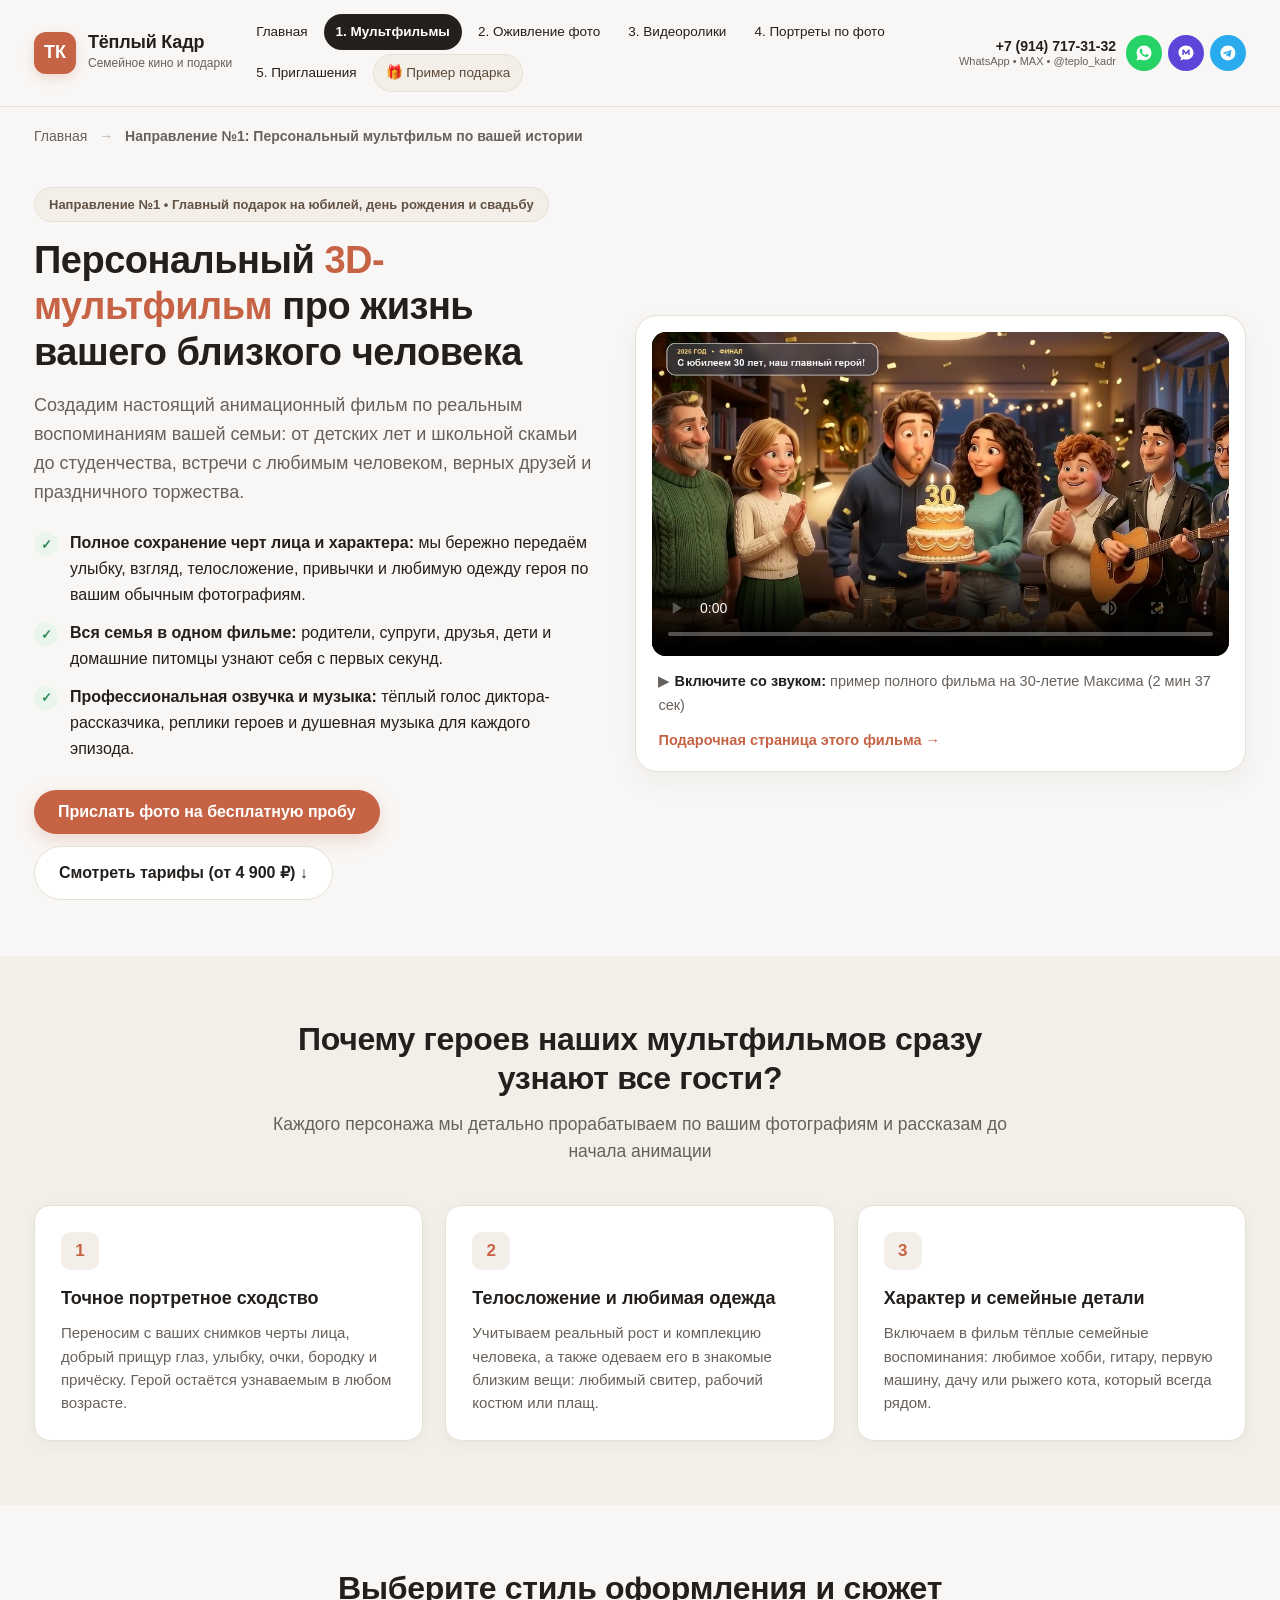
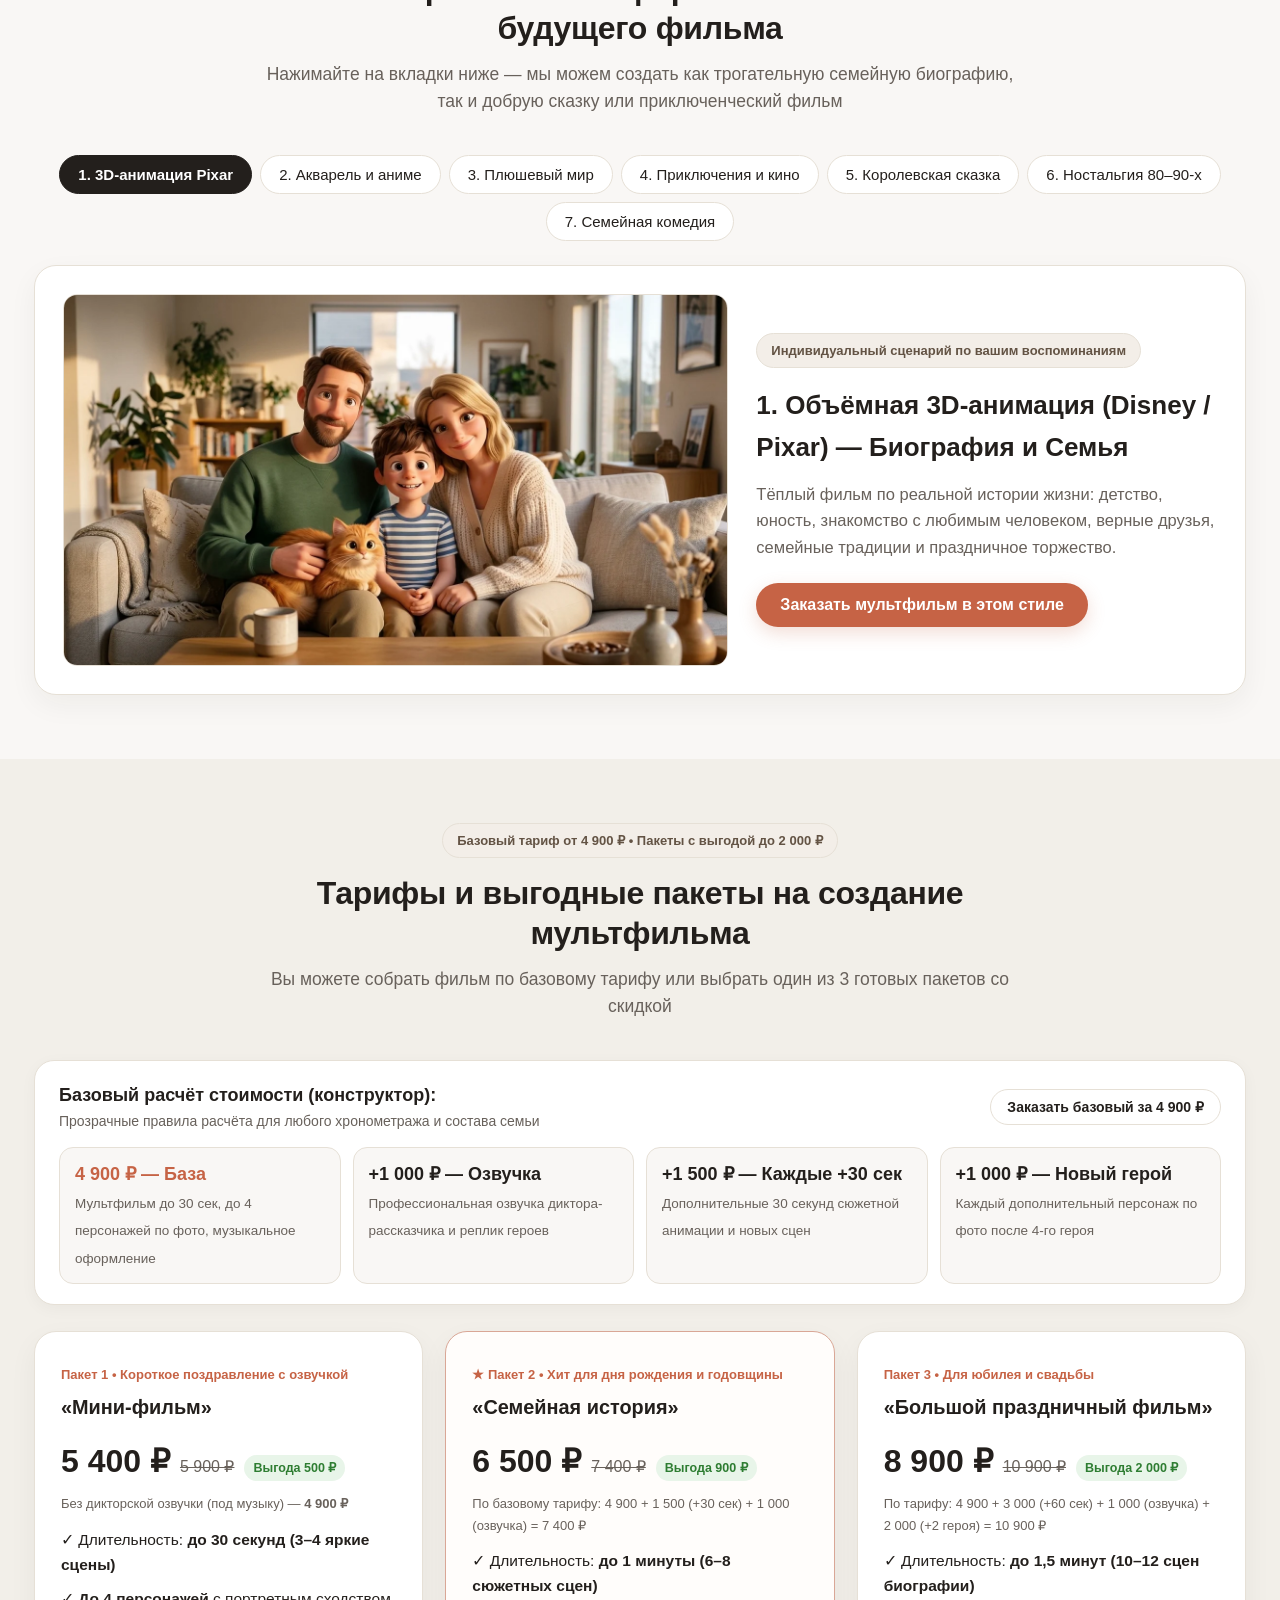
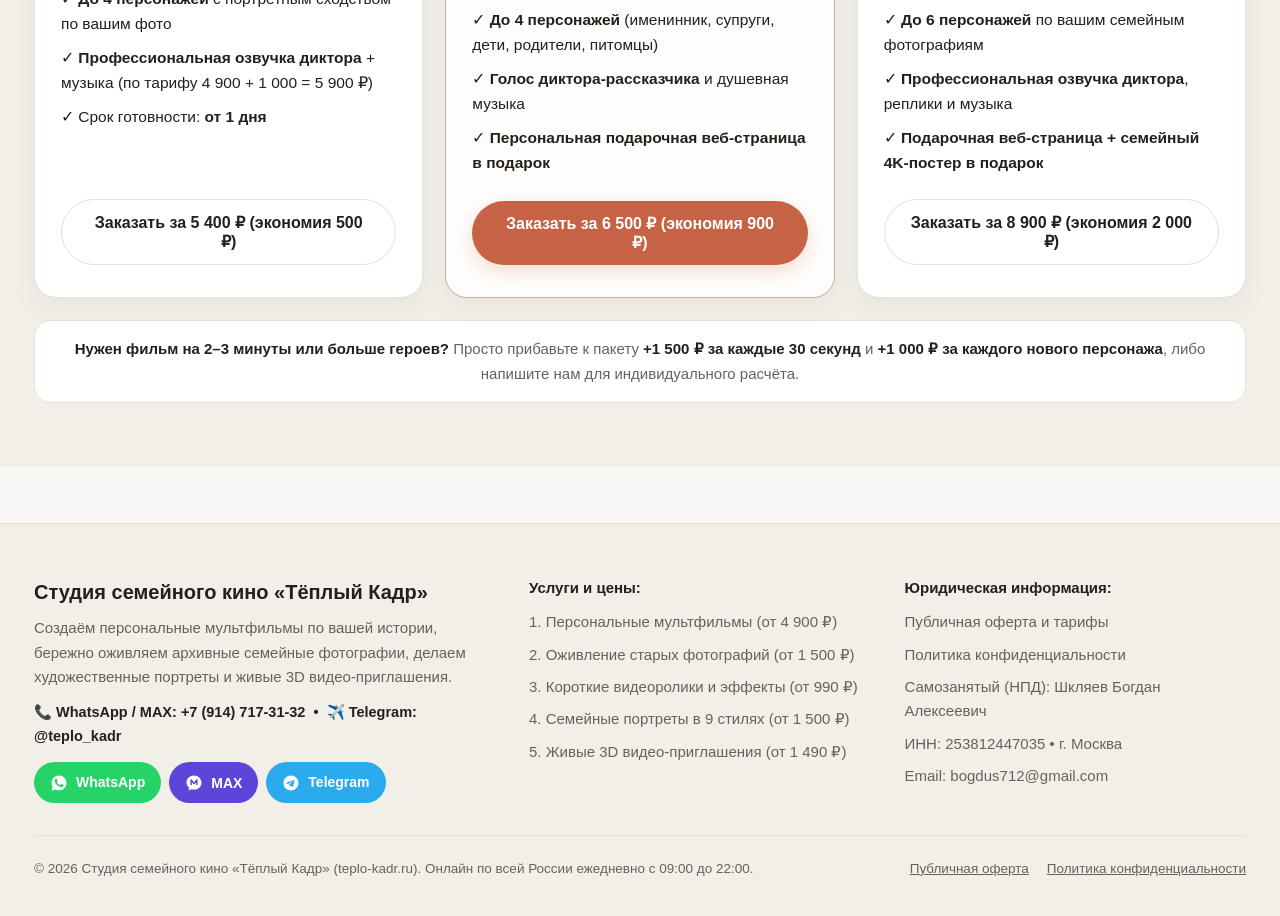
==== cartoon.html @ 42fbdc2d "Unify clean lead message format across all pages (v12)" ====
<!DOCTYPE html>
<html lang="ru">
<head>
  <meta charset="UTF-8" />
  <meta name="viewport" content="width=device-width, initial-scale=1.0" />
  <title>Персональный мультфильм на заказ по фото и истории семьи — Студия «Тёплый Кадр»</title>
  <meta name="description" content="Студия семейного кино «Тёплый Кадр» (Тепло Кадр): создадим персональный 3D-мультфильм по вашим фотографиям и истории жизни (Disney/Pixar, Акварель, Плюшевый мир, Приключения) со 100% портретным сходством и озвучкой." />
  <meta name="keywords" content="студия создания ии мультфильмов, теплый кадр мультфильм, тепло кадр, заказать 3d мультфильм по фото, мультфильм на юбилей, персональный мультфильм на свадьбу" />
  <meta name="google-site-verification" content="XshtWCoL3C2zKbtHFyHXIjc1hRPlW5PC0cDnu9mbtik" />
  <meta name="robots" content="index, follow, max-image-preview:large, max-snippet:-1, max-video-preview:-1" />
  <link rel="canonical" href="https://teplo-kadr.ru/cartoon" />
  <meta property="og:type" content="website" />
  <meta property="og:site_name" content="Тёплый Кадр — Студия семейного кино и подарков" />
  <meta property="og:title" content="Персональный мультфильм на заказ по фото и истории семьи — Студия «Тёплый Кадр»" />
  <meta property="og:description" content="Создадим персональный мультфильм по вашим фотографиям и биографии семьи со 100% сходством лиц, озвучкой диктора и подарочной страницей." />
  <meta property="og:url" content="https://teplo-kadr.ru/cartoon" />
  <meta property="og:image" content="https://teplo-kadr.ru/pixar_poster_1080p.jpg" />
  <meta property="og:locale" content="ru_RU" />
  <link rel="shortcut icon" href="/favicon.ico" type="image/x-icon" />
  <link rel="icon" type="image/svg+xml" href="/favicon.svg" />
  <link rel="icon" type="image/png" sizes="48x48" href="/favicon-48x48.png" />
  <link rel="icon" type="image/png" sizes="96x96" href="/favicon-96x96.png" />
  <link rel="icon" type="image/png" sizes="120x120" href="/favicon.png" />
  <link rel="icon" type="image/png" sizes="192x192" href="/favicon-192x192.png" />
  <link rel="apple-touch-icon" href="/favicon-192x192.png" />
  <link rel="stylesheet" href="styles.css?v=9" />
</head>
<body>

  <!-- ШАПКА САЙТА -->
  <header>
    <div class="container header-inner">
      <a href="/" class="logo">
        <div class="logo-badge">ТК</div>
        <div class="logo-text">
          <strong>Тёплый Кадр</strong>
          <span>Семейное кино и подарки</span>
        </div>
      </a>
      <nav class="nav-links">
        <a href="/">Главная</a>
        <a href="/cartoon" class="active">1. Мультфильмы</a>
        <a href="/photo-alive">2. Оживление фото</a>
        <a href="/video-edit">3. Видеоролики</a>
        <a href="/photoshoot">4. Портреты по фото</a>
        <a href="/invitations">5. Приглашения</a>
        <a href="/gift-max30" class="gift-link">🎁 Пример подарка</a>
      </nav>
      <div class="header-cta">
        <a href="tel:+79147173132" class="header-phone">
          +7 (914) 717-31-32
          <small>WhatsApp • MAX • @teplo_kadr</small>
        </a>
        <div class="header-messengers">
          <a href="https://wa.me/79147173132" target="_blank" class="icon-pill btn-whatsapp" title="Написать в WhatsApp"><svg class="msg-icon" viewBox="0 0 24 24" fill="currentColor"><path d="M12.04 2C6.58 2 2.13 6.45 2.13 11.91c0 1.75.46 3.45 1.32 4.95L2.05 22l5.25-1.38c1.45.79 3.08 1.21 4.74 1.21 5.46 0 9.91-4.45 9.91-9.91C21.95 6.45 17.5 2 12.04 2zm5.82 14.01c-.24.68-1.41 1.3-1.95 1.38-.5.08-1.13.11-1.83-.11-.42-.13-.97-.31-1.67-.61-2.94-1.27-4.86-4.25-5.01-4.45-.15-.2-1.2-1.59-1.2-3.04 0-1.45.76-2.16 1.03-2.46.27-.3.59-.37.79-.37.2 0 .4 0 .57.01.18.01.43-.07.67.51.24.58.82 2.01.89 2.16.07.15.12.32.02.52-.1.2-.15.32-.3.5-.15.18-.31.39-.44.52-.15.15-.3.31-.13.61.17.3.76 1.25 1.63 2.02 1.12.99 2.06 1.3 2.36 1.45.3.15.47.13.65-.07.18-.2.74-.86.94-1.16.2-.3.4-.25.67-.15.27.1 1.71.81 2 .95.3.15.49.22.57.35.07.12.07.72-.17 1.4z"/></svg> <span>WhatsApp</span></a>
          <button type="button" class="icon-pill btn-max" onclick="sendLeadToMax()" title="Написать в MAX (+7 914 717-31-32)"><svg class="msg-icon" viewBox="0 0 24 24" fill="currentColor"><path d="M12 2C6.48 2 2 6.14 2 11.25c0 2.88 1.42 5.45 3.65 7.15L4.5 22l4.12-1.76c1.07.33 2.2.51 3.38.51 5.52 0 10-4.14 10-9.25S17.52 2 12 2zm4.85 12.75h-1.9v-4.2l-2.25 3.1h-1.4l-2.25-3.1v4.2h-1.9v-7.5h1.95l2.9 4.05 2.9-4.05h1.95v7.5z"/></svg> <span>MAX</span></button>
          <a href="https://t.me/teplo_kadr" target="_blank" class="icon-pill btn-telegram" title="Написать в Telegram @teplo_kadr"><svg class="msg-icon" viewBox="0 0 24 24" fill="currentColor"><path d="M11.94 2C6.45 2 2 6.45 2 11.94s4.45 9.94 9.94 9.94 9.94-4.45 9.94-9.94S17.43 2 11.94 2zm4.66 6.81l-1.69 7.97c-.12.57-.46.71-.93.44l-2.58-1.9-1.24 1.2c-.14.14-.26.26-.53.26l.19-2.63 4.78-4.32c.21-.18-.05-.29-.32-.11L8.36 13.4l-2.55-.8c-.55-.17-.56-.55.12-.82l9.96-3.84c.46-.17.86.11.71.87z"/></svg> <span>Telegram</span></a>
        </div>
      </div>
    </div>
  </header>

  <div class="container breadcrumbs">
    <a href="/">Главная</a> <span>→</span> <strong>Направление №1: Персональный мультфильм по вашей истории</strong>
  </div>

  <!-- ПЕРВЫЙ ЭКРАН -->
  <section class="hero">
    <div class="container hero-grid">
      <div>
        <span class="pill-tag">Направление №1 • Главный подарок на юбилей, день рождения и свадьбу</span>
        <h1>Персональный <span>3D-мультфильм</span> про жизнь вашего близкого человека</h1>
        <p class="lead">
          Создадим настоящий анимационный фильм по реальным воспоминаниям вашей семьи: от детских лет и школьной скамьи до студенчества, встречи с любимым человеком, верных друзей и праздничного торжества.
        </p>
        <ul class="hero-benefits">
          <li>
            <span class="check-icon">✓</span>
            <span><strong>Полное сохранение черт лица и характера:</strong> мы бережно передаём улыбку, взгляд, телосложение, привычки и любимую одежду героя по вашим обычным фотографиям.</span>
          </li>
          <li>
            <span class="check-icon">✓</span>
            <span><strong>Вся семья в одном фильме:</strong> родители, супруги, друзья, дети и домашние питомцы узнают себя с первых секунд.</span>
          </li>
          <li>
            <span class="check-icon">✓</span>
            <span><strong>Профессиональная озвучка и музыка:</strong> тёплый голос диктора-рассказчика, реплики героев и душевная музыка для каждого эпизода.</span>
          </li>
        </ul>
        <div style="display: flex; gap: 12px; flex-wrap: wrap;">
          <button class="btn btn-primary" onclick="openOrderModal('Персональный мультфильм', 'Консультация по сюжету + пробный образ')">Прислать фото на бесплатную пробу</button>
          <a href="#pricing" class="btn btn-outline">Смотреть тарифы (от 4 900 ₽) ↓</a>
        </div>
      </div>

      <div class="video-showcase-card">
        <video controls preload="metadata" poster="pixar_poster_1080p.jpg">
          <source src="media/pixar_max30_1080p.mp4" type="video/mp4" />
        </video>
        <div class="video-caption">
          <span>▶ <strong>Включите со звуком:</strong> пример полного фильма на 30-летие Максима (2 мин 37 сек)</span>
          <a href="/gift-max30">Подарочная страница этого фильма →</a>
        </div>
      </div>
    </div>
  </section>

  <!-- КАК МЫ СОЗДАЁМ СХОДСТВО -->
  <section class="section section-alt">
    <div class="container">
      <div class="section-header">
        <h2>Почему героев наших мультфильмов сразу узнают все гости?</h2>
        <p>Каждого персонажа мы детально прорабатываем по вашим фотографиям и рассказам до начала анимации</p>
      </div>
      <div class="pricing-grid">
        <div class="step-card">
          <div class="step-number">1</div>
          <h4>Точное портретное сходство</h4>
          <p>Переносим с ваших снимков черты лица, добрый прищур глаз, улыбку, очки, бородку и причёску. Герой остаётся узнаваемым в любом возрасте.</p>
        </div>
        <div class="step-card">
          <div class="step-number">2</div>
          <h4>Телосложение и любимая одежда</h4>
          <p>Учитываем реальный рост и комплекцию человека, а также одеваем его в знакомые близким вещи: любимый свитер, рабочий костюм или плащ.</p>
        </div>
        <div class="step-card">
          <div class="step-number">3</div>
          <h4>Характер и семейные детали</h4>
          <p>Включаем в фильм тёплые семейные воспоминания: любимое хобби, гитару, первую машину, дачу или рыжего кота, который всегда рядом.</p>
        </div>
      </div>
    </div>
  </section>

  <!-- ВЫБОР СТИЛЯ И СЮЖЕТА -->
  <section class="section" id="templates">
    <div class="container">
      <div class="section-header">
        <h2>Выберите стиль оформления и сюжет будущего фильма</h2>
        <p>Нажимайте на вкладки ниже — мы можем создать как трогательную семейную биографию, так и добрую сказку или приключенческий фильм</p>
      </div>

      <div class="tabs-bar">
        <button class="tab-btn tpl-tab-btn active" onclick="switchTemplatePreview(0, this)">1. 3D-анимация Pixar</button>
        <button class="tab-btn tpl-tab-btn" onclick="switchTemplatePreview(1, this)">2. Акварель и аниме</button>
        <button class="tab-btn tpl-tab-btn" onclick="switchTemplatePreview(2, this)">3. Плюшевый мир</button>
        <button class="tab-btn tpl-tab-btn" onclick="switchTemplatePreview(3, this)">4. Приключения и кино</button>
        <button class="tab-btn tpl-tab-btn" onclick="switchTemplatePreview(4, this)">5. Королевская сказка</button>
        <button class="tab-btn tpl-tab-btn" onclick="switchTemplatePreview(5, this)">6. Ностальгия 80–90-х</button>
        <button class="tab-btn tpl-tab-btn" onclick="switchTemplatePreview(6, this)">7. Семейная комедия</button>
      </div>

      <div class="interactive-stage">
        <div class="stage-grid">
          <div class="stage-media">
            <img id="tplPreviewImg" src="media/family_styles/style_06.png" alt="Стиль и сюжет мультфильма" />
          </div>
          <div>
            <span class="pill-tag">Индивидуальный сценарий по вашим воспоминаниям</span>
            <h3 id="tplPreviewTitle" style="font-size: 26px; margin-bottom: 12px;">1. Объёмная 3D-анимация (Disney / Pixar) — Биография и Семья</h3>
            <p id="tplPreviewDesc" style="color: var(--text-muted); font-size: 16.5px; margin-bottom: 22px;">
              Тёплый фильм по реальной истории жизни: детство, юность, знакомство с любимым человеком, верные друзья, семейные традиции и праздничное торжество.
            </p>
            <button class="btn btn-primary" onclick="openOrderModal('Персональный мультфильм', document.getElementById('tplPreviewTitle').textContent)">Заказать мультфильм в этом стиле</button>
          </div>
        </div>
      </div>
    </div>
  </section>

  <!-- ТАРИФЫ НА МУЛЬТФИЛЬМ -->
  <section class="section section-alt" id="pricing">
    <div class="container">
      <div class="section-header">
        <span class="pill-tag">Базовый тариф от 4 900 ₽ • Пакеты с выгодой до 2 000 ₽</span>
        <h2>Тарифы и выгодные пакеты на создание мультфильма</h2>
        <p>Вы можете собрать фильм по базовому тарифу или выбрать один из 3 готовых пакетов со скидкой</p>
      </div>

      <!-- ПРОЗРАЧНЫЙ БАЗОВЫЙ ТАРИФ-КОНСТРУКТОР -->
      <div style="background: #FFFFFF; border: 1px solid var(--border-soft); border-radius: 20px; padding: 20px 24px; margin-bottom: 26px; box-shadow: var(--shadow-sm);">
        <div style="display: flex; justify-content: space-between; align-items: center; flex-wrap: wrap; gap: 12px; margin-bottom: 14px;">
          <div>
            <strong style="font-size: 18px; color: var(--text-main);">Базовый расчёт стоимости (конструктор):</strong>
            <span style="display: block; font-size: 14px; color: var(--text-muted);">Прозрачные правила расчёта для любого хронометража и состава семьи</span>
          </div>
          <button class="btn btn-outline btn-sm" onclick="openOrderModal('Персональный мультфильм', 'Базовый мультфильм (до 30 сек, до 4 героев)', '4 900 ₽')">Заказать базовый за 4 900 ₽</button>
        </div>
        <div style="display: grid; grid-template-columns: repeat(auto-fit, minmax(210px, 1fr)); gap: 12px;">
          <div style="background: var(--bg-cream); border-radius: 14px; padding: 12px 15px; border: 1px solid var(--border-soft);">
            <strong style="color: var(--accent-warm); font-size: 18px; display: block;">4 900 ₽ — База</strong>
            <span style="font-size: 13.5px; color: var(--text-muted);">Мультфильм до 30 сек, до 4 персонажей по фото, музыкальное оформление</span>
          </div>
          <div style="background: var(--bg-cream); border-radius: 14px; padding: 12px 15px; border: 1px solid var(--border-soft);">
            <strong style="color: var(--text-main); font-size: 18px; display: block;">+1 000 ₽ — Озвучка</strong>
            <span style="font-size: 13.5px; color: var(--text-muted);">Профессиональная озвучка диктора-рассказчика и реплик героев</span>
          </div>
          <div style="background: var(--bg-cream); border-radius: 14px; padding: 12px 15px; border: 1px solid var(--border-soft);">
            <strong style="color: var(--text-main); font-size: 18px; display: block;">+1 500 ₽ — Каждые +30 сек</strong>
            <span style="font-size: 13.5px; color: var(--text-muted);">Дополнительные 30 секунд сюжетной анимации и новых сцен</span>
          </div>
          <div style="background: var(--bg-cream); border-radius: 14px; padding: 12px 15px; border: 1px solid var(--border-soft);">
            <strong style="color: var(--text-main); font-size: 18px; display: block;">+1 000 ₽ — Новый герой</strong>
            <span style="font-size: 13.5px; color: var(--text-muted);">Каждый дополнительный персонаж по фото после 4-го героя</span>
          </div>
        </div>
      </div>

      <div class="pricing-grid">
        <div class="pricing-card">
          <div>
            <div class="service-num">Пакет 1 • Короткое поздравление с озвучкой</div>
            <h3>«Мини-фильм»</h3>
            <div style="display: flex; align-items: baseline; gap: 10px; flex-wrap: wrap; margin-bottom: 6px;">
              <div class="pricing-price" style="margin-bottom: 0;">5 400 ₽</div>
              <span style="text-decoration: line-through; color: var(--text-muted); font-size: 16px;">5 900 ₽</span>
              <span style="background: #E8F5E9; color: #2E7D32; font-size: 12.5px; font-weight: 700; padding: 3px 9px; border-radius: 20px;">Выгода 500 ₽</span>
            </div>
            <p style="font-size: 13px; color: var(--text-muted); margin-bottom: 12px;">
              Без дикторской озвучки (под музыку) — <strong>4 900 ₽</strong>
            </p>
            <ul class="pricing-list">
              <li>✓ Длительность: <strong>до 30 секунд (3–4 яркие сцены)</strong></li>
              <li>✓ <strong>До 4 персонажей</strong> с портретным сходством по вашим фото</li>
              <li>✓ <strong>Профессиональная озвучка диктора</strong> + музыка (по тарифу 4 900 + 1 000 = 5 900 ₽)</li>
              <li>✓ Срок готовности: <strong>от 1 дня</strong></li>
            </ul>
          </div>
          <button class="btn btn-outline" style="width: 100%;" onclick="openOrderModal('Персональный мультфильм', 'Пакет 1 «Мини-фильм» (выгода 500 ₽)', '5 400 ₽')">Заказать за 5 400 ₽ (экономия 500 ₽)</button>
        </div>

        <div class="pricing-card popular">
          <div>
            <div class="service-num">★ Пакет 2 • Хит для дня рождения и годовщины</div>
            <h3>«Семейная история»</h3>
            <div style="display: flex; align-items: baseline; gap: 10px; flex-wrap: wrap; margin-bottom: 6px;">
              <div class="pricing-price" style="margin-bottom: 0;">6 500 ₽</div>
              <span style="text-decoration: line-through; color: var(--text-muted); font-size: 16px;">7 400 ₽</span>
              <span style="background: #E8F5E9; color: #2E7D32; font-size: 12.5px; font-weight: 700; padding: 3px 9px; border-radius: 20px;">Выгода 900 ₽</span>
            </div>
            <p style="font-size: 13px; color: var(--text-muted); margin-bottom: 12px;">
              По базовому тарифу: 4 900 + 1 500 (+30 сек) + 1 000 (озвучка) = 7 400 ₽
            </p>
            <ul class="pricing-list">
              <li>✓ Длительность: <strong>до 1 минуты (6–8 сюжетных сцен)</strong></li>
              <li>✓ <strong>До 4 персонажей</strong> (именинник, супруги, дети, родители, питомцы)</li>
              <li>✓ <strong>Голос диктора-рассказчика</strong> и душевная музыка</li>
              <li>✓ <strong>Персональная подарочная веб-страница в подарок</strong></li>
            </ul>
          </div>
          <button class="btn btn-primary" style="width: 100%;" onclick="openOrderModal('Персональный мультфильм', 'Пакет 2 «Семейная история» (выгода 900 ₽)', '6 500 ₽')">Заказать за 6 500 ₽ (экономия 900 ₽)</button>
        </div>

        <div class="pricing-card">
          <div>
            <div class="service-num">Пакет 3 • Для юбилея и свадьбы</div>
            <h3>«Большой праздничный фильм»</h3>
            <div style="display: flex; align-items: baseline; gap: 10px; flex-wrap: wrap; margin-bottom: 6px;">
              <div class="pricing-price" style="margin-bottom: 0;">8 900 ₽</div>
              <span style="text-decoration: line-through; color: var(--text-muted); font-size: 16px;">10 900 ₽</span>
              <span style="background: #E8F5E9; color: #2E7D32; font-size: 12.5px; font-weight: 700; padding: 3px 9px; border-radius: 20px;">Выгода 2 000 ₽</span>
            </div>
            <p style="font-size: 13px; color: var(--text-muted); margin-bottom: 12px;">
              По тарифу: 4 900 + 3 000 (+60 сек) + 1 000 (озвучка) + 2 000 (+2 героя) = 10 900 ₽
            </p>
            <ul class="pricing-list">
              <li>✓ Длительность: <strong>до 1,5 минут (10–12 сцен биографии)</strong></li>
              <li>✓ <strong>До 6 персонажей</strong> по вашим семейным фотографиям</li>
              <li>✓ <strong>Профессиональная озвучка диктора</strong>, реплики и музыка</li>
              <li>✓ <strong>Подарочная веб-страница + семейный 4K-постер в подарок</strong></li>
            </ul>
          </div>
          <button class="btn btn-outline" style="width: 100%;" onclick="openOrderModal('Персональный мультфильм', 'Пакет 3 «Большой праздничный фильм» (выгода 2 000 ₽)', '8 900 ₽')">Заказать за 8 900 ₽ (экономия 2 000 ₽)</button>
        </div>
      </div>

      <div class="contract-note">
        <strong>Нужен фильм на 2–3 минуты или больше героев?</strong> Просто прибавьте к пакету <strong>+1 500 ₽ за каждые 30 секунд</strong> и <strong>+1 000 ₽ за каждого нового персонажа</strong>, либо напишите нам для индивидуального расчёта.
      </div>
    </div>
  </section>

  <!-- ПОДВАЛ САЙТА -->
  <footer>
    <div class="container">
      <div class="footer-grid">
        <div>
          <strong style="color: var(--text-main); font-size: 20px; display: block; margin-bottom: 8px;">Студия семейного кино «Тёплый Кадр»</strong>
          <p style="margin-bottom: 12px;">Создаём персональные мультфильмы по вашей истории, бережно оживляем архивные семейные фотографии, делаем художественные портреты и живые 3D видео-приглашения.</p>
          <p style="margin-bottom: 14px; color: var(--text-main); font-weight: 600; font-size: 14.5px;">
            📞 WhatsApp / MAX: +7 (914) 717-31-32 &nbsp;•&nbsp; ✈️ Telegram: @teplo_kadr
          </p>
          <div style="display: flex; gap: 8px; flex-wrap: wrap;">
            <a href="https://wa.me/79147173132" target="_blank" class="btn btn-whatsapp btn-sm"><svg class="msg-icon" viewBox="0 0 24 24" fill="currentColor"><path d="M12.04 2C6.58 2 2.13 6.45 2.13 11.91c0 1.75.46 3.45 1.32 4.95L2.05 22l5.25-1.38c1.45.79 3.08 1.21 4.74 1.21 5.46 0 9.91-4.45 9.91-9.91C21.95 6.45 17.5 2 12.04 2zm5.82 14.01c-.24.68-1.41 1.3-1.95 1.38-.5.08-1.13.11-1.83-.11-.42-.13-.97-.31-1.67-.61-2.94-1.27-4.86-4.25-5.01-4.45-.15-.2-1.2-1.59-1.2-3.04 0-1.45.76-2.16 1.03-2.46.27-.3.59-.37.79-.37.2 0 .4 0 .57.01.18.01.43-.07.67.51.24.58.82 2.01.89 2.16.07.15.12.32.02.52-.1.2-.15.32-.3.5-.15.18-.31.39-.44.52-.15.15-.3.31-.13.61.17.3.76 1.25 1.63 2.02 1.12.99 2.06 1.3 2.36 1.45.3.15.47.13.65-.07.18-.2.74-.86.94-1.16.2-.3.4-.25.67-.15.27.1 1.71.81 2 .95.3.15.49.22.57.35.07.12.07.72-.17 1.4z"/></svg> WhatsApp</a>
            <button type="button" class="btn btn-max btn-sm" onclick="sendLeadToMax()"><svg class="msg-icon" viewBox="0 0 24 24" fill="currentColor"><path d="M12 2C6.48 2 2 6.14 2 11.25c0 2.88 1.42 5.45 3.65 7.15L4.5 22l4.12-1.76c1.07.33 2.2.51 3.38.51 5.52 0 10-4.14 10-9.25S17.52 2 12 2zm4.85 12.75h-1.9v-4.2l-2.25 3.1h-1.4l-2.25-3.1v4.2h-1.9v-7.5h1.95l2.9 4.05 2.9-4.05h1.95v7.5z"/></svg> MAX</button>
            <a href="https://t.me/teplo_kadr" target="_blank" class="btn btn-telegram btn-sm"><svg class="msg-icon" viewBox="0 0 24 24" fill="currentColor"><path d="M11.94 2C6.45 2 2 6.45 2 11.94s4.45 9.94 9.94 9.94 9.94-4.45 9.94-9.94S17.43 2 11.94 2zm4.66 6.81l-1.69 7.97c-.12.57-.46.71-.93.44l-2.58-1.9-1.24 1.2c-.14.14-.26.26-.53.26l.19-2.63 4.78-4.32c.21-.18-.05-.29-.32-.11L8.36 13.4l-2.55-.8c-.55-.17-.56-.55.12-.82l9.96-3.84c.46-.17.86.11.71.87z"/></svg> Telegram</a>
          </div>
        </div>
        <div>
          <strong style="color: var(--text-main); display: block; margin-bottom: 10px;">Услуги и цены:</strong>
          <ul class="footer-links">
            <li><a href="/cartoon">1. Персональные мультфильмы (от 4 900 ₽)</a></li>
            <li><a href="/photo-alive">2. Оживление старых фотографий (от 1 500 ₽)</a></li>
            <li><a href="/video-edit">3. Короткие видеоролики и эффекты (от 990 ₽)</a></li>
            <li><a href="/photoshoot">4. Семейные портреты в 9 стилях (от 1 500 ₽)</a></li>
            <li><a href="/invitations">5. Живые 3D видео-приглашения (от 1 490 ₽)</a></li>
          </ul>
        </div>
        <div>
          <strong style="color: var(--text-main); display: block; margin-bottom: 10px;">Юридическая информация:</strong>
          <ul class="footer-links">
            <li><a href="/oferta">Публичная оферта и тарифы</a></li>
            <li><a href="/privacy">Политика конфиденциальности</a></li>
            <li>Самозанятый (НПД): Шкляев Богдан Алексеевич</li>
            <li>ИНН: 253812447035 • г. Москва</li>
            <li>Email: <a href="mailto:bogdus712@gmail.com">bogdus712@gmail.com</a></li>
          </ul>
        </div>
      </div>
      <div class="footer-bottom">
        <div>© 2026 Студия семейного кино «Тёплый Кадр» (teplo-kadr.ru). Онлайн по всей России ежедневно с 09:00 до 22:00.</div>
        <div class="footer-legal-links">
          <a href="/oferta">Публичная оферта</a>
          <a href="/privacy">Политика конфиденциальности</a>
        </div>
      </div>
    </div>
  </footer>

  <!-- МОДАЛЬНОЕ ОКНО ЗАКАЗА -->
  <div class="modal-backdrop" id="orderModal">
    <div class="modal-card">
      <button class="modal-close" onclick="closeOrderModal()">✕</button>
      <span class="pill-tag" style="margin-bottom: 8px;">Консультация и пробный образ</span>
      <h3 id="modalTitle" style="font-size: 24px; margin-bottom: 6px;">Персональный мультфильм</h3>
      <p id="modalSub" style="color: var(--text-muted); font-size: 14.5px; margin-bottom: 16px;">Тариф</p>

      <input type="hidden" id="modalService" value="Персональный мультфильм" />
      <input type="hidden" id="modalTariff" value="Полный фильм" />

      <div class="calc-control">
        <label>Как к вам обращаться?</label>
        <input type="text" id="modalClientName" placeholder="Ваше имя" />
      </div>
      <div class="calc-control">
        <label>Для кого готовим мультфильм?</label>
        <input type="text" id="modalOccasion" placeholder="Например: Юбилей 50 лет, Свадьба, День рождения..." />
      </div>
      <div class="calc-control">
        <label>К какой дате нужен готовый фильм?</label>
        <textarea id="modalComment" rows="2" placeholder="Например: к субботе, есть фотографии и памятные истории..."></textarea>
      </div>

      <div style="display: grid; grid-template-columns: 1fr 1fr 1fr; gap: 8px;">
        <button class="btn btn-whatsapp btn-sm" onclick="sendLeadToWhatsApp()"><svg class="msg-icon" viewBox="0 0 24 24" fill="currentColor"><path d="M12.04 2C6.58 2 2.13 6.45 2.13 11.91c0 1.75.46 3.45 1.32 4.95L2.05 22l5.25-1.38c1.45.79 3.08 1.21 4.74 1.21 5.46 0 9.91-4.45 9.91-9.91C21.95 6.45 17.5 2 12.04 2zm5.82 14.01c-.24.68-1.41 1.3-1.95 1.38-.5.08-1.13.11-1.83-.11-.42-.13-.97-.31-1.67-.61-2.94-1.27-4.86-4.25-5.01-4.45-.15-.2-1.2-1.59-1.2-3.04 0-1.45.76-2.16 1.03-2.46.27-.3.59-.37.79-.37.2 0 .4 0 .57.01.18.01.43-.07.67.51.24.58.82 2.01.89 2.16.07.15.12.32.02.52-.1.2-.15.32-.3.5-.15.18-.31.39-.44.52-.15.15-.3.31-.13.61.17.3.76 1.25 1.63 2.02 1.12.99 2.06 1.3 2.36 1.45.3.15.47.13.65-.07.18-.2.74-.86.94-1.16.2-.3.4-.25.67-.15.27.1 1.71.81 2 .95.3.15.49.22.57.35.07.12.07.72-.17 1.4z"/></svg> WhatsApp</button>
        <button class="btn btn-max btn-sm" onclick="sendLeadToMax()"><svg class="msg-icon" viewBox="0 0 24 24" fill="currentColor"><path d="M12 2C6.48 2 2 6.14 2 11.25c0 2.88 1.42 5.45 3.65 7.15L4.5 22l4.12-1.76c1.07.33 2.2.51 3.38.51 5.52 0 10-4.14 10-9.25S17.52 2 12 2zm4.85 12.75h-1.9v-4.2l-2.25 3.1h-1.4l-2.25-3.1v4.2h-1.9v-7.5h1.95l2.9 4.05 2.9-4.05h1.95v7.5z"/></svg> MAX</button>
        <button class="btn btn-telegram btn-sm" onclick="sendLeadToTelegram()"><svg class="msg-icon" viewBox="0 0 24 24" fill="currentColor"><path d="M11.94 2C6.45 2 2 6.45 2 11.94s4.45 9.94 9.94 9.94 9.94-4.45 9.94-9.94S17.43 2 11.94 2zm4.66 6.81l-1.69 7.97c-.12.57-.46.71-.93.44l-2.58-1.9-1.24 1.2c-.14.14-.26.26-.53.26l.19-2.63 4.78-4.32c.21-.18-.05-.29-.32-.11L8.36 13.4l-2.55-.8c-.55-.17-.56-.55.12-.82l9.96-3.84c.46-.17.86.11.71.87z"/></svg> Telegram</button>
      </div>
      <div class="legal-consent-note">
        Отправляя заявку, вы соглашаетесь с условиями <a href="/oferta">Публичной оферты</a> и <a href="/privacy">Политики конфиденциальности</a>.
      </div>
    </div>
  </div>

  <script src="app.js?v=12"></script>
</body>
</html>
---- styles.css ----
:root {
  --bg-cream: #F9F7F5;
  --bg-cream-alt: #F2EFE9;
  --bg-card: #FFFFFF;
  --bg-dark: #2B2623;
  --bg-dark-card: #36302C;
  --text-main: #231F1C;
  --text-muted: #68615B;
  --accent-gold: #D8C8B8;
  --accent-gold-light: #F3EEE8;
  --accent-warm: #C66345;
  --accent: #C66345;
  --accent-green: #2D8A56;
  --border-soft: #E6E0D6;
  --border: #E6E0D6;
  --shadow-sm: 0 4px 16px rgba(35, 31, 28, 0.04);
  --shadow-card: 0 10px 28px rgba(35, 31, 28, 0.05);
  --shadow-hover: 0 16px 36px rgba(35, 31, 28, 0.09);
  --radius-lg: 22px;
  --radius-md: 16px;
}

* {
  box-sizing: border-box;
  margin: 0;
  padding: 0;
}

html {
  scroll-behavior: smooth;
  overflow-x: hidden;
  max-width: 100%;
}

body {
  font-family: -apple-system, BlinkMacSystemFont, "Segoe UI", Roboto, "Helvetica Neue", Arial, sans-serif;
  background-color: var(--bg-cream);
  color: var(--text-main);
  line-height: 1.62;
  font-size: 17px;
  overflow-x: hidden;
  max-width: 100%;
  -webkit-font-smoothing: antialiased;
}

.hero-grid > *,
.services-grid > *,
.stage-grid > *,
.steps-grid > *,
.pricing-grid > *,
.calc-grid > *,
.footer-grid > * {
  min-width: 0;
  max-width: 100%;
}

.container {
  max-width: 1260px;
  width: 100%;
  margin: 0 auto;
  padding: 0 24px;
}

/* HEADER & MULTI-PAGE NAVIGATION */
header {
  background: rgba(249, 247, 245, 0.95);
  backdrop-filter: blur(14px);
  border-bottom: 1px solid var(--border-soft);
  position: sticky;
  top: 0;
  z-index: 100;
  padding: 14px 0;
}

.header-inner {
  display: flex;
  justify-content: space-between;
  align-items: center;
  flex-wrap: nowrap;
  gap: 12px;
}

.logo {
  display: flex;
  align-items: center;
  gap: 12px;
  text-decoration: none;
  color: var(--text-main);
}

.logo-badge {
  width: 42px;
  height: 42px;
  border-radius: 12px;
  background: var(--accent-warm);
  display: flex;
  align-items: center;
  justify-content: center;
  color: #fff;
  font-weight: 700;
  font-size: 18px;
  box-shadow: 0 4px 12px rgba(198, 99, 69, 0.22);
}

.logo-text strong {
  display: block;
  font-size: 18px;
  font-weight: 700;
  letter-spacing: -0.2px;
  line-height: 1.2;
  white-space: nowrap;
}

.logo-text span {
  display: block;
  font-size: 12px;
  color: var(--text-muted);
  white-space: nowrap;
}

.nav-links {
  display: flex;
  gap: 4px;
  align-items: center;
  flex-wrap: wrap;
}

.nav-links a {
  text-decoration: none;
  color: var(--text-main);
  font-weight: 500;
  font-size: 13.5px;
  padding: 7px 12px;
  border-radius: 30px;
  transition: all 0.15s ease;
  white-space: nowrap;
}

.nav-links a:hover {
  background: var(--bg-cream-alt);
  color: var(--accent-warm);
}

.nav-links a.active {
  background: var(--text-main);
  color: #FFFFFF;
  font-weight: 600;
}

.nav-links a.gift-link {
  background: var(--accent-gold-light);
  color: #5C4938;
  border: 1px solid var(--border-soft);
}

.header-cta {
  display: flex;
  gap: 10px;
  align-items: center;
}

/* BUTTONS */
.btn {
  display: inline-flex;
  align-items: center;
  justify-content: center;
  gap: 8px;
  padding: 13px 24px;
  border-radius: 40px;
  font-weight: 600;
  font-size: 16px;
  text-decoration: none;
  cursor: pointer;
  border: none;
  transition: transform 0.15s ease, box-shadow 0.15s ease, background 0.15s ease;
  font-family: inherit;
}

.btn:hover {
  transform: translateY(-1px);
}

.btn-sm {
  padding: 9px 16px;
  font-size: 14px;
}

.btn-lg {
  padding: 16px 30px;
  font-size: 17px;
}

.btn-primary {
  background: var(--accent-warm);
  color: #FFFFFF;
  box-shadow: 0 6px 18px rgba(198, 99, 69, 0.22);
}

.btn-primary:hover {
  background: #B55639;
}

.btn-whatsapp {
  background: #25D366;
  color: #fff;
}

.btn-max {
  background: #5B46D9;
  color: #fff;
}

.btn-telegram {
  background: #2AABEE;
  color: #fff;
}

.header-phone {
  font-weight: 700;
  font-size: 14px;
  white-space: nowrap;
  color: var(--text-main);
  text-decoration: none;
  display: flex;
  flex-direction: column;
  align-items: flex-end;
  line-height: 1.2;
}

.header-phone small {
  font-size: 11px;
  font-weight: 500;
  color: var(--text-muted);
}

.msg-icon {
  width: 18px;
  height: 18px;
  flex-shrink: 0;
  display: inline-block;
  vertical-align: middle;
}

.header-messengers {
  display: flex;
  align-items: center;
  gap: 6px;
}

.icon-pill {
  display: inline-flex;
  align-items: center;
  gap: 5px;
  padding: 7px 10px;
  border-radius: 30px;
  font-size: 13px;
  font-weight: 600;
  color: #fff;
  text-decoration: none;
  cursor: pointer;
  border: none;
  transition: transform 0.15s ease, opacity 0.15s ease;
  font-family: inherit;
}

.icon-pill:hover {
  transform: translateY(-1px);
  opacity: 0.92;
}

.header-messengers .icon-pill {
  width: 36px;
  height: 36px;
  padding: 0;
  border-radius: 50%;
  justify-content: center;
}

.header-messengers .icon-pill span {
  display: none;
}

.btn-outline {
  background: #FFFFFF;
  color: var(--text-main);
  border: 1px solid var(--border-soft);
}

.btn-outline:hover {
  border-color: var(--accent-warm);
  background: #FAF8F5;
}

.btn-dark {
  background: var(--text-main);
  color: #FFFFFF;
}

/* BREADCRUMBS */
.breadcrumbs {
  padding: 18px 24px 0;
  font-size: 14px;
  color: var(--text-muted);
}

.breadcrumbs a {
  color: var(--text-muted);
  text-decoration: none;
  font-weight: 500;
}

.breadcrumbs a:hover {
  color: var(--accent-warm);
}

.breadcrumbs span {
  margin: 0 8px;
  opacity: 0.5;
}

/* HERO SECTION */
.hero {
  padding: 40px 0 56px;
}

.hero-grid {
  display: grid;
  grid-template-columns: 1.05fr 1.15fr;
  gap: 44px;
  align-items: center;
}

.pill-tag {
  display: inline-block;
  background: var(--accent-gold-light);
  color: #635344;
  font-weight: 600;
  font-size: 13px;
  padding: 6px 14px;
  border-radius: 30px;
  margin-bottom: 16px;
  border: 1px solid var(--border-soft);
}

.hero h1 {
  font-size: 38px;
  font-weight: 700;
  line-height: 1.2;
  margin-bottom: 16px;
  letter-spacing: -0.5px;
  color: var(--text-main);
}

.hero h1 span {
  color: var(--accent-warm);
}

.hero p.lead {
  font-size: 18px;
  color: var(--text-muted);
  margin-bottom: 24px;
  line-height: 1.6;
}

.hero-benefits {
  list-style: none;
  margin-bottom: 28px;
  display: grid;
  gap: 12px;
}

.hero-benefits li {
  display: flex;
  align-items: flex-start;
  gap: 12px;
  font-size: 16px;
  font-weight: 400;
  color: var(--text-main);
}

.check-icon {
  width: 24px;
  height: 24px;
  border-radius: 50%;
  background: #EAF5EE;
  color: var(--accent-green);
  display: inline-flex;
  align-items: center;
  justify-content: center;
  font-weight: 700;
  font-size: 13px;
  flex-shrink: 0;
  margin-top: 2px;
}

/* CALM, CLEAN SHOWCASE CARD (NO DARK/NEON FRAMES) */
.video-showcase-card {
  background: #FFFFFF;
  border-radius: var(--radius-lg);
  padding: 16px;
  box-shadow: var(--shadow-card);
  border: 1px solid var(--border-soft);
  color: var(--text-main);
}

.video-showcase-card video,
.video-showcase-card img {
  width: 100%;
  border-radius: 14px;
  display: block;
  background: #181615;
}

.video-caption {
  display: flex;
  justify-content: space-between;
  align-items: center;
  padding: 14px 6px 2px;
  font-size: 14.5px;
  color: var(--text-muted);
  gap: 12px;
  flex-wrap: wrap;
}

.video-caption strong {
  color: var(--text-main);
}

.video-caption a {
  color: var(--accent-warm);
  font-weight: 600;
  text-decoration: none;
}

/* SECTIONS */
.section {
  padding: 64px 0;
}

.section-alt {
  background: var(--bg-cream-alt);
}

.section-header {
  text-align: center;
  max-width: 760px;
  margin: 0 auto 40px;
}

.section-header h2 {
  font-size: 32px;
  font-weight: 700;
  line-height: 1.24;
  margin-bottom: 12px;
  letter-spacing: -0.3px;
}

.section-header p {
  color: var(--text-muted);
  font-size: 17.5px;
  line-height: 1.55;
}

/* SERVICE CARDS */
.services-grid {
  display: grid;
  grid-template-columns: repeat(2, 1fr);
  gap: 24px;
}

.service-card {
  background: var(--bg-card);
  border-radius: var(--radius-lg);
  padding: 28px;
  border: 1px solid var(--border-soft);
  box-shadow: var(--shadow-card);
  display: flex;
  flex-direction: column;
  justify-content: space-between;
  position: relative;
  transition: transform 0.2s ease, box-shadow 0.2s ease, border-color 0.2s ease;
  text-decoration: none;
  color: inherit;
}

.service-card:hover {
  transform: translateY(-3px);
  box-shadow: var(--shadow-hover);
  border-color: var(--accent-gold);
}

.service-card.featured {
  border: 1.5px solid #D9A796;
  background: #FFFDFB;
}

.service-thumb {
  width: 100%;
  height: 220px;
  border-radius: 14px;
  overflow: hidden;
  margin-bottom: 18px;
  background: #EFECE6;
  position: relative;
}

.service-thumb img {
  width: 100%;
  height: 100%;
  object-fit: cover;
  display: block;
  transition: transform 0.35s ease;
}

.service-card:hover .service-thumb img {
  transform: scale(1.03);
}

.service-thumb-badge {
  position: absolute;
  bottom: 12px;
  left: 12px;
  background: rgba(255, 255, 255, 0.92);
  backdrop-filter: blur(8px);
  color: var(--text-main);
  padding: 5px 12px;
  border-radius: 20px;
  font-size: 12.5px;
  font-weight: 600;
  border: 1px solid var(--border-soft);
}

.badge-hit {
  position: absolute;
  top: -12px;
  right: 24px;
  background: var(--accent-warm);
  color: #fff;
  font-weight: 600;
  font-size: 12px;
  padding: 5px 14px;
  border-radius: 20px;
  letter-spacing: 0.2px;
  z-index: 2;
}

.service-num {
  font-size: 13px;
  font-weight: 600;
  color: var(--accent-warm);
  margin-bottom: 6px;
}

.service-card h3 {
  font-size: 22px;
  font-weight: 700;
  margin-bottom: 10px;
  line-height: 1.3;
}

.service-card p {
  color: var(--text-muted);
  font-size: 16px;
  margin-bottom: 16px;
  line-height: 1.55;
}

.service-features {
  list-style: none;
  margin-bottom: 22px;
  display: grid;
  gap: 8px;
  font-size: 15.5px;
}

.service-footer {
  display: flex;
  justify-content: space-between;
  align-items: center;
  padding-top: 18px;
  border-top: 1px solid var(--border-soft);
  flex-wrap: wrap;
  gap: 12px;
}

.price-tag {
  font-size: 22px;
  font-weight: 700;
  color: var(--text-main);
}

.price-tag small {
  display: block;
  font-size: 13px;
  font-weight: 400;
  color: var(--text-muted);
}

/* INTERACTIVE TABS & GALLERIES */
.tabs-bar,
.style-tabs {
  display: flex;
  flex-wrap: wrap;
  gap: 8px;
  justify-content: center;
  margin-bottom: 24px;
}

.tab-btn,
.style-tab-btn {
  padding: 10px 18px;
  border-radius: 30px;
  border: 1px solid var(--border-soft);
  background: #FFFFFF;
  color: var(--text-main);
  font-weight: 500;
  font-size: 15px;
  cursor: pointer;
  transition: all 0.15s ease;
  font-family: inherit;
}

.tab-btn:hover,
.style-tab-btn:hover {
  border-color: var(--accent-warm);
}

.tab-btn.active,
.style-tab-btn.active {
  background: var(--text-main);
  color: #FFFFFF;
  border-color: var(--text-main);
  font-weight: 600;
}

.interactive-stage {
  background: #FFFFFF;
  border-radius: var(--radius-lg);
  padding: 28px;
  color: var(--text-main);
  border: 1px solid var(--border-soft);
  box-shadow: var(--shadow-card);
}

.stage-grid {
  display: grid;
  grid-template-columns: 1.3fr 0.9fr;
  gap: 28px;
  align-items: center;
}

.stage-media img {
  width: 100%;
  border-radius: 14px;
  border: 1px solid var(--border-soft);
  display: block;
}

/* BEFORE / AFTER SLIDER */
.ba-container {
  position: relative;
  width: 100%;
  border-radius: 16px;
  overflow: hidden;
  user-select: none;
  border: 1px solid var(--border-soft);
  box-shadow: var(--shadow-sm);
  background: #EFECE6;
}

.ba-container img {
  width: 100%;
  display: block;
}

.ba-overlay {
  position: absolute;
  top: 0;
  left: 0;
  height: 100%;
  width: 50%;
  overflow: hidden;
  border-right: 3px solid #FFFFFF;
}

.ba-overlay img {
  height: 100%;
  width: auto;
  max-width: none;
}

.ba-slider-input {
  position: absolute;
  inset: 0;
  width: 100%;
  height: 100%;
  opacity: 0;
  cursor: ew-resize;
  z-index: 10;
}

.ba-label {
  position: absolute;
  top: 14px;
  padding: 6px 14px;
  border-radius: 20px;
  background: rgba(255, 255, 255, 0.9);
  backdrop-filter: blur(8px);
  color: var(--text-main);
  font-size: 13px;
  font-weight: 600;
  border: 1px solid var(--border-soft);
  z-index: 5;
}

.ba-label.left {
  left: 14px;
}

.ba-label.right {
  right: 14px;
  color: var(--accent-warm);
}

/* STEPS & CARDS */
.steps-grid {
  display: grid;
  grid-template-columns: repeat(4, 1fr);
  gap: 20px;
}

.step-card {
  background: #FFFFFF;
  padding: 26px;
  border-radius: var(--radius-md);
  border: 1px solid var(--border-soft);
  box-shadow: var(--shadow-sm);
}

.step-number {
  width: 38px;
  height: 38px;
  border-radius: 10px;
  background: var(--accent-gold-light);
  color: var(--accent-warm);
  font-weight: 700;
  font-size: 17px;
  display: flex;
  align-items: center;
  justify-content: center;
  margin-bottom: 14px;
}

.step-card h4 {
  font-size: 18px;
  font-weight: 700;
  margin-bottom: 8px;
}

.step-card p {
  font-size: 15px;
  color: var(--text-muted);
  line-height: 1.55;
}

/* PRICING PACKAGES */
.pricing-grid {
  display: grid;
  grid-template-columns: repeat(3, 1fr);
  gap: 22px;
}

.pricing-card {
  background: #FFFFFF;
  border-radius: var(--radius-lg);
  padding: 32px 26px;
  border: 1px solid var(--border-soft);
  box-shadow: var(--shadow-card);
  display: flex;
  flex-direction: column;
  justify-content: space-between;
}

.pricing-card.popular {
  border: 1.5px solid #D9A796;
  background: #FFFDFB;
}

.pricing-price {
  font-size: 32px;
  font-weight: 700;
  margin: 12px 0;
  color: var(--text-main);
}

.pricing-list {
  list-style: none;
  display: grid;
  gap: 9px;
  margin-bottom: 24px;
  font-size: 15.5px;
  color: var(--text-main);
}

.contract-note {
  margin-top: 22px;
  background: #FFFFFF;
  border: 1px solid var(--border-soft);
  border-radius: 16px;
  padding: 16px 22px;
  text-align: center;
  font-size: 15px;
  color: var(--text-muted);
}

.contract-note strong {
  color: var(--text-main);
}

/* UNIFIED PRICE TABLE */
.price-table-wrap {
  background: #FFFFFF;
  border: 1px solid var(--border-soft);
  border-radius: var(--radius-lg);
  box-shadow: var(--shadow-card);
  overflow-x: auto;
}

.price-table {
  width: 100%;
  border-collapse: collapse;
  text-align: left;
  font-size: 15px;
}

.price-table th,
.price-table td {
  padding: 16px 20px;
  border-bottom: 1px solid var(--border-soft);
  vertical-align: top;
}

.price-table th {
  background: var(--bg-cream-alt);
  font-weight: 700;
  color: var(--text-main);
  font-size: 14px;
}

.price-table tr:last-child td {
  border-bottom: none;
}

.price-table td strong.price-num {
  font-size: 17px;
  color: var(--accent-warm);
  display: block;
  margin-bottom: 2px;
}

.price-table td span.price-desc {
  font-size: 13.5px;
  color: var(--text-muted);
  display: block;
  line-height: 1.4;
}

/* CALCULATOR BOX */
.calc-box {
  background: #FFFFFF;
  border-radius: var(--radius-lg);
  padding: 34px;
  border: 1px solid var(--border-soft);
  box-shadow: var(--shadow-card);
  max-width: 920px;
  margin: 0 auto;
}

.calc-grid {
  display: grid;
  grid-template-columns: 1.2fr 0.8fr;
  gap: 30px;
  align-items: center;
}

.calc-control {
  margin-bottom: 18px;
}

.calc-control label {
  display: block;
  font-weight: 600;
  margin-bottom: 6px;
  font-size: 15.5px;
}

.calc-control select,
.calc-control input[type="text"],
.calc-control input[type="tel"],
.calc-control textarea {
  width: 100%;
  padding: 12px 14px;
  border-radius: 12px;
  border: 1px solid var(--border-soft);
  font-size: 15.5px;
  font-family: inherit;
  background: var(--bg-cream);
  color: var(--text-main);
}

.calc-control input[type="range"] {
  width: 100%;
  accent-color: var(--accent-warm);
  height: 6px;
}

.calc-result {
  background: var(--bg-cream-alt);
  color: var(--text-main);
  padding: 28px;
  border-radius: 18px;
  border: 1px solid var(--border-soft);
  text-align: center;
}

.calc-total {
  font-size: 36px;
  font-weight: 700;
  color: var(--accent-warm);
  margin: 8px 0 14px;
}

/* FAQ ACCORDION */
.faq-list {
  max-width: 860px;
  margin: 0 auto;
  display: grid;
  gap: 12px;
}

.faq-item {
  background: #FFFFFF;
  border-radius: 16px;
  border: 1px solid var(--border-soft);
  overflow: hidden;
}

.faq-question {
  width: 100%;
  text-align: left;
  padding: 18px 22px;
  background: none;
  border: none;
  font-size: 17px;
  font-weight: 600;
  color: var(--text-main);
  cursor: pointer;
  display: flex;
  justify-content: space-between;
  align-items: center;
  font-family: inherit;
}

.faq-answer {
  padding: 0 22px 18px;
  color: var(--text-muted);
  font-size: 15.5px;
  display: none;
  line-height: 1.6;
}

.faq-item.open .faq-answer {
  display: block;
}

/* LEGAL DOCUMENTS (OFERTA & PRIVACY) */
.legal-doc {
  background: #FFFFFF;
  border: 1px solid var(--border-soft);
  border-radius: var(--radius-lg);
  padding: 40px;
  max-width: 940px;
  margin: 0 auto;
  box-shadow: var(--shadow-sm);
}

.legal-doc h1 {
  font-size: 30px;
  margin-bottom: 12px;
  line-height: 1.25;
}

.legal-doc h2 {
  font-size: 20px;
  margin: 28px 0 10px;
  color: var(--text-main);
}

.legal-doc p,
.legal-doc li {
  font-size: 15.5px;
  color: var(--text-muted);
  margin-bottom: 10px;
  line-height: 1.65;
}

.legal-doc ul {
  padding-left: 20px;
  margin-bottom: 14px;
}

/* MODAL ORDER WINDOW */
.modal-backdrop {
  position: fixed;
  inset: 0;
  background: rgba(35, 31, 28, 0.55);
  backdrop-filter: blur(5px);
  display: none;
  align-items: center;
  justify-content: center;
  z-index: 999;
  padding: 20px;
}

.modal-backdrop.active {
  display: flex;
}

.modal-card {
  background: #FFFFFF;
  border-radius: 22px;
  max-width: 540px;
  width: 100%;
  padding: 30px;
  position: relative;
  box-shadow: 0 20px 50px rgba(35, 31, 28, 0.2);
  border: 1px solid var(--border-soft);
}

.modal-close {
  position: absolute;
  top: 16px;
  right: 16px;
  width: 36px;
  height: 36px;
  border-radius: 50%;
  border: none;
  background: var(--bg-cream-alt);
  color: var(--text-main);
  font-size: 18px;
  cursor: pointer;
}

.legal-consent-note {
  font-size: 12px;
  color: var(--text-muted);
  margin-top: 10px;
  text-align: center;
  line-height: 1.4;
}

.legal-consent-note a {
  color: var(--text-main);
  text-decoration: underline;
}

/* CALM LIGHT FOOTER (INSPIRED BY EMOBOOK) */
footer {
  background: var(--bg-cream-alt);
  color: var(--text-muted);
  padding: 52px 0 36px;
  margin-top: 56px;
  font-size: 15px;
  border-top: 1px solid var(--border-soft);
}

.footer-grid {
  display: grid;
  grid-template-columns: 1.35fr 1fr 1fr;
  gap: 34px;
  margin-bottom: 32px;
}

.footer-links {
  list-style: none;
  display: grid;
  gap: 8px;
}

.footer-links a {
  color: var(--text-muted);
  text-decoration: none;
  transition: color 0.15s ease;
}

.footer-links a:hover {
  color: var(--accent-warm);
}

.footer-bottom {
  border-top: 1px solid var(--border-soft);
  padding-top: 22px;
  display: flex;
  justify-content: space-between;
  align-items: center;
  flex-wrap: wrap;
  gap: 14px;
  font-size: 13.5px;
  color: var(--text-muted);
}

.footer-legal-links {
  display: flex;
  gap: 18px;
  flex-wrap: wrap;
}

.footer-legal-links a {
  color: var(--text-muted);
  text-decoration: underline;
}

.footer-legal-links a:hover {
  color: var(--accent-warm);
}

@media (max-width: 1120px) {
  .header-inner { flex-wrap: wrap; }
}

@media (max-width: 960px) {
  .hero-grid,
  .services-grid,
  .stage-grid,
  .steps-grid,
  .pricing-grid,
  .calc-grid,
  .footer-grid {
    grid-template-columns: 1fr;
  }
  .hero h1 {
    font-size: 30px;
  }
}

/* =========================================================
   МОБИЛЬНАЯ ВЕРСИЯ (СМАРТФОНЫ ДО 768px)
   ========================================================= */
@media (max-width: 768px) {
  body {
    font-size: 14.5px;
    line-height: 1.45;
  }

  .container {
    padding: 0 14px;
  }

  header {
    padding: 7px 0;
    transition: padding 0.2s ease, transform 0.25s ease;
  }

  .header-inner {
    display: flex;
    flex-wrap: wrap;
    align-items: center;
    justify-content: space-between;
    gap: 6px 8px;
  }

  .logo {
    order: 1;
    gap: 8px;
  }

  .logo-badge {
    width: 30px;
    height: 30px;
    border-radius: 8px;
    font-size: 13px;
  }

  .logo-text strong {
    font-size: 15px;
  }

  .logo-text span {
    display: none;
  }

  .header-cta {
    order: 2;
    gap: 6px;
    margin-left: auto;
  }

  .header-phone {
    font-size: 12.5px;
  }

  .header-phone small {
    display: none;
  }

  .header-messengers {
    gap: 4px;
  }

  .header-messengers .icon-pill {
    width: 28px;
    height: 28px;
  }

  .header-messengers .icon-pill svg {
    width: 15px !important;
    height: 15px !important;
  }

  .nav-links {
    order: 3;
    width: 100%;
    flex-wrap: nowrap;
    overflow-x: auto;
    -webkit-overflow-scrolling: touch;
    scrollbar-width: none;
    gap: 5px;
    padding: 2px 0;
  }

  .nav-links::-webkit-scrollbar {
    display: none;
  }

  .nav-links a {
    font-size: 12px;
    padding: 5px 11px;
    border-radius: 20px;
    flex-shrink: 0;
  }

  header.header-scrolled {
    padding: 4px 0;
  }
  header.header-scrolled .logo,
  header.header-scrolled .header-cta {
    display: none;
  }

  .breadcrumbs {
    padding: 10px 14px 0;
    font-size: 12px;
    white-space: nowrap;
    overflow: hidden;
    text-overflow: ellipsis;
  }

  .hero {
    padding: 16px 0 24px !important;
  }

  .hero-grid {
    gap: 16px;
  }

  .pill-tag {
    font-size: 11.5px;
    padding: 4px 10px;
    margin-bottom: 8px;
  }

  .hero h1 {
    font-size: 23px;
    line-height: 1.22;
    margin-bottom: 10px;
  }

  .hero p.lead {
    font-size: 14px;
    line-height: 1.45;
    margin-bottom: 14px !important;
  }

  .hero-benefits {
    gap: 8px;
    margin-bottom: 16px;
  }

  .hero-benefits li {
    font-size: 13.5px;
    gap: 8px;
    line-height: 1.38;
  }

  .check-icon {
    width: 20px;
    height: 20px;
    font-size: 11px;
    margin-top: 1px;
  }

  .btn {
    padding: 10px 16px;
    font-size: 13.5px;
    border-radius: 30px;
  }

  .btn-sm {
    padding: 8px 12px;
    font-size: 12.5px;
  }

  .btn-lg {
    padding: 12px 18px;
    font-size: 14px;
  }

  .video-showcase-card {
    padding: 10px;
    border-radius: 16px;
  }

  .video-showcase-card video,
  .video-showcase-card img {
    border-radius: 12px;
  }

  .video-caption {
    padding: 8px 4px 2px;
    font-size: 12.5px;
    gap: 8px;
  }

  .section {
    padding: 28px 0;
  }

  .section-header {
    margin-bottom: 18px !important;
  }

  .section-header h2 {
    font-size: 21px;
    line-height: 1.24;
    margin-bottom: 6px;
  }

  .section-header p {
    font-size: 13.5px;
    line-height: 1.4;
  }

  .tabs-bar,
  .style-tabs {
    flex-wrap: nowrap;
    overflow-x: auto;
    justify-content: flex-start;
    -webkit-overflow-scrolling: touch;
    scrollbar-width: none;
    gap: 6px;
    margin-bottom: 14px !important;
    padding-bottom: 2px;
  }

  .tabs-bar::-webkit-scrollbar,
  .style-tabs::-webkit-scrollbar {
    display: none;
  }

  .tab-btn,
  .style-tab-btn {
    padding: 7px 13px;
    font-size: 12.5px;
    flex-shrink: 0;
    white-space: nowrap;
  }

  .interactive-stage {
    padding: 14px;
    border-radius: 16px;
  }

  .stage-grid {
    gap: 14px;
  }

  .interactive-stage h3 {
    font-size: 18px !important;
    margin-bottom: 6px !important;
  }

  .interactive-stage p {
    font-size: 13.5px !important;
    margin-bottom: 12px !important;
    line-height: 1.4 !important;
  }

  .ba-label {
    top: 8px;
    padding: 4px 10px;
    font-size: 11px;
  }
  .ba-label.left { left: 8px; }
  .ba-label.right { right: 8px; }

  .services-grid,
  .pricing-grid {
    gap: 14px;
  }

  .service-card,
  .pricing-card {
    padding: 16px;
    border-radius: 16px;
  }

  .service-thumb {
    height: 150px;
    margin-bottom: 12px;
    border-radius: 12px;
  }

  .badge-hit {
    top: -10px;
    right: 14px;
    font-size: 11px;
    padding: 3px 10px;
  }

  .service-num {
    font-size: 11.5px;
    margin-bottom: 4px;
  }

  .service-card h3,
  .pricing-card h3 {
    font-size: 17.5px;
    margin-bottom: 6px;
    line-height: 1.25;
  }

  .service-card p {
    font-size: 13.5px;
    margin-bottom: 12px;
    line-height: 1.4;
  }

  .service-features,
  .pricing-list {
    font-size: 13px;
    gap: 6px;
    margin-bottom: 14px;
    line-height: 1.38;
  }

  .pricing-price {
    font-size: 24px;
    margin: 6px 0 10px;
  }

  .service-footer {
    padding-top: 12px;
    gap: 8px;
  }

  .price-tag {
    font-size: 18px;
  }

  .price-tag small {
    font-size: 11.5px;
  }

  .steps-grid {
    grid-template-columns: repeat(2, 1fr);
    gap: 10px;
  }

  .step-card {
    padding: 14px;
    border-radius: 14px;
  }

  .step-number {
    width: 30px;
    height: 30px;
    font-size: 14px;
    border-radius: 8px;
    margin-bottom: 8px;
  }

  .step-card h4 {
    font-size: 14.5px;
    margin-bottom: 4px;
    line-height: 1.25;
  }

  .step-card p {
    font-size: 12.5px;
    line-height: 1.35;
  }

  .calc-box {
    padding: 16px;
    border-radius: 16px;
  }

  .calc-grid {
    gap: 14px;
  }

  .calc-total {
    font-size: 26px;
    margin: 6px 0 10px;
  }

  .legal-doc {
    padding: 20px 16px;
  }

  .legal-doc h1 {
    font-size: 22px;
  }

  .price-table th,
  .price-table td {
    padding: 12px 12px;
    font-size: 13px;
  }

  .modal-card {
    padding: 20px 16px;
    border-radius: 18px;
  }

  footer {
    padding: 32px 0 24px;
    margin-top: 32px;
    font-size: 13.5px;
  }

  .footer-grid {
    gap: 20px;
    margin-bottom: 20px;
  }
}
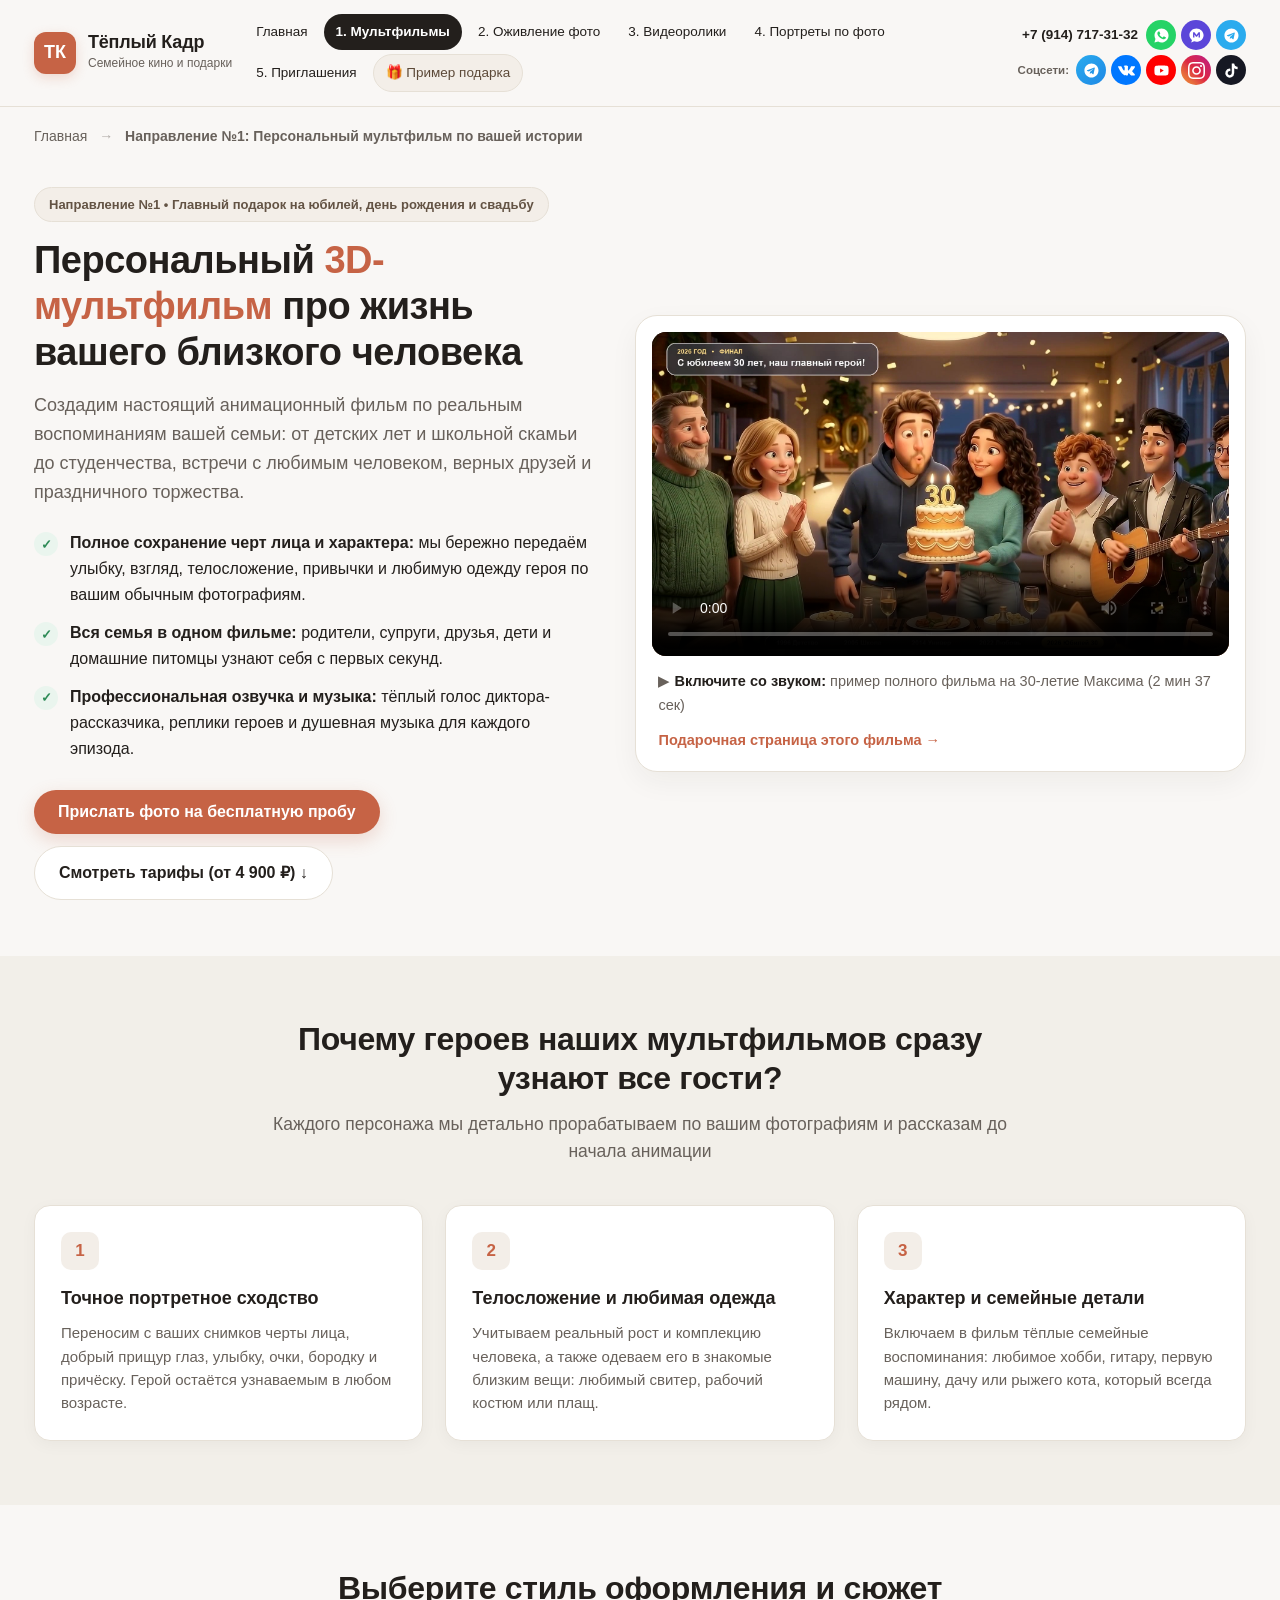
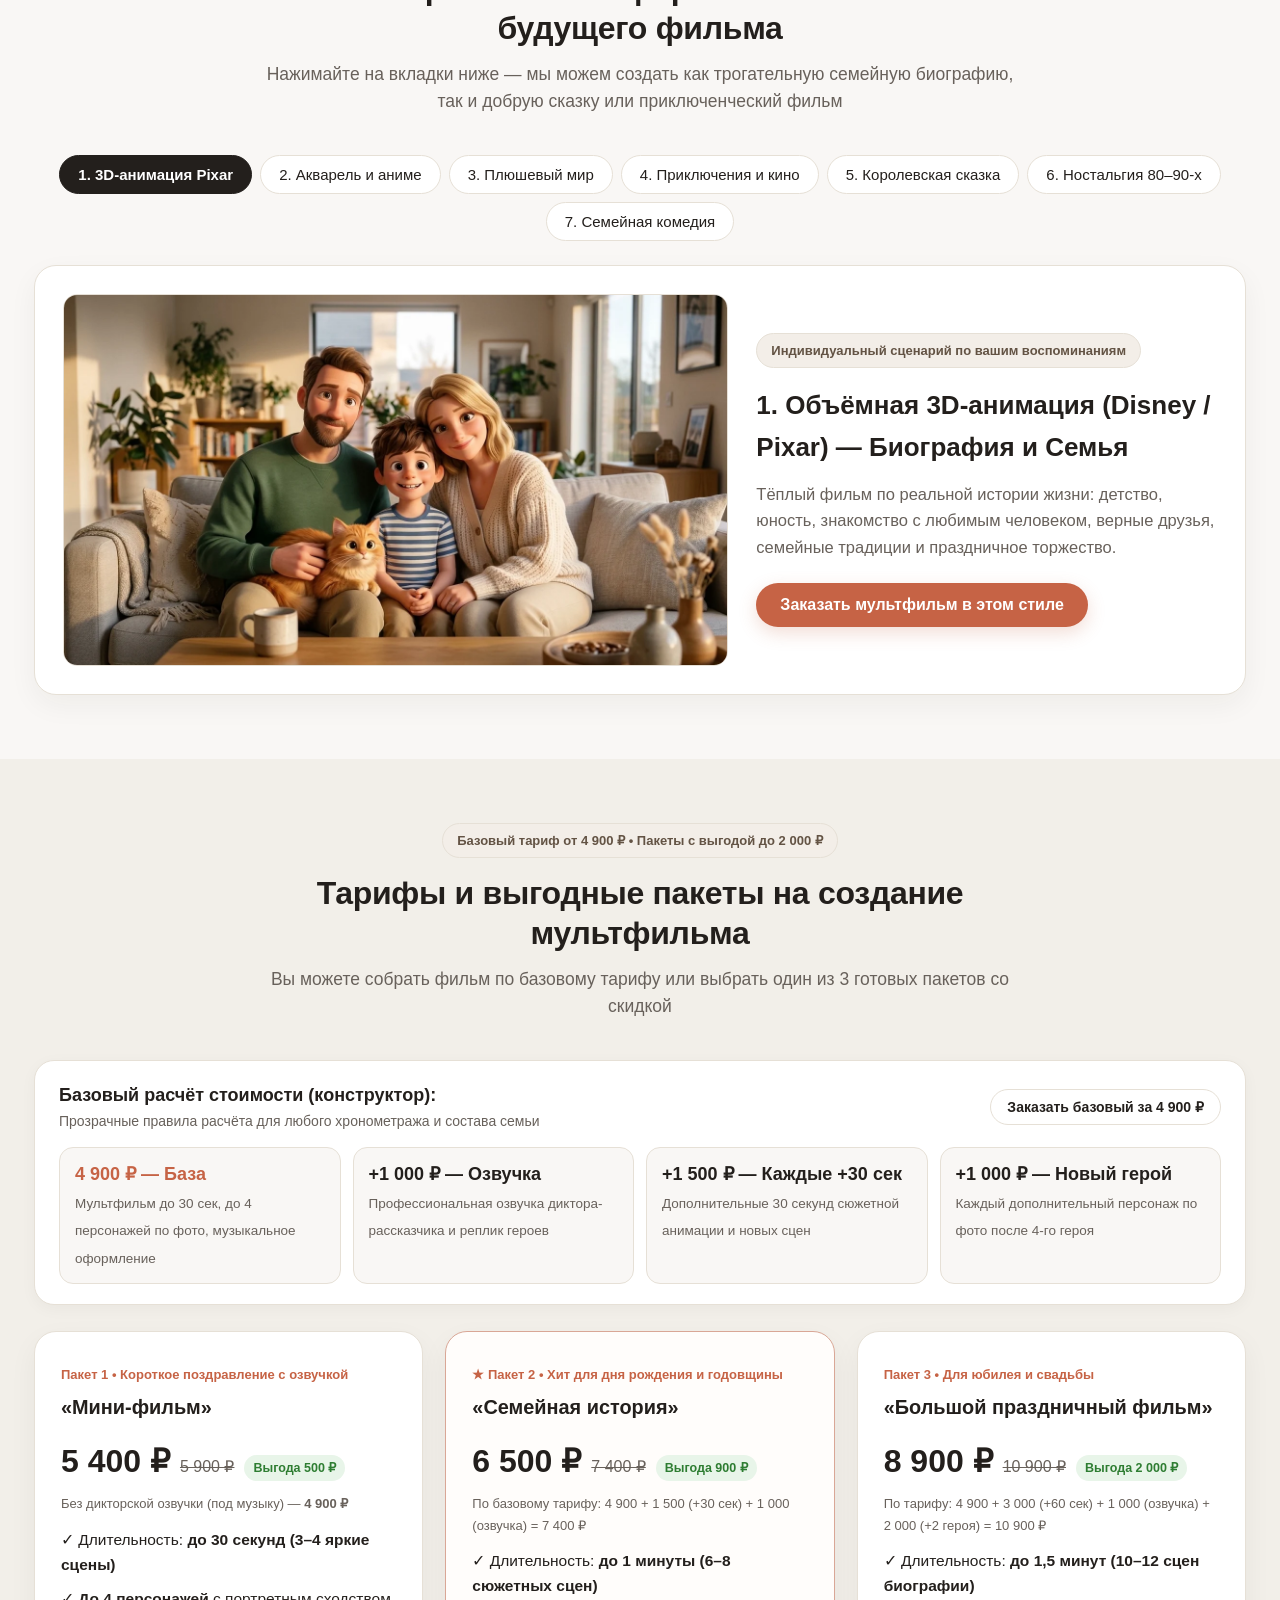
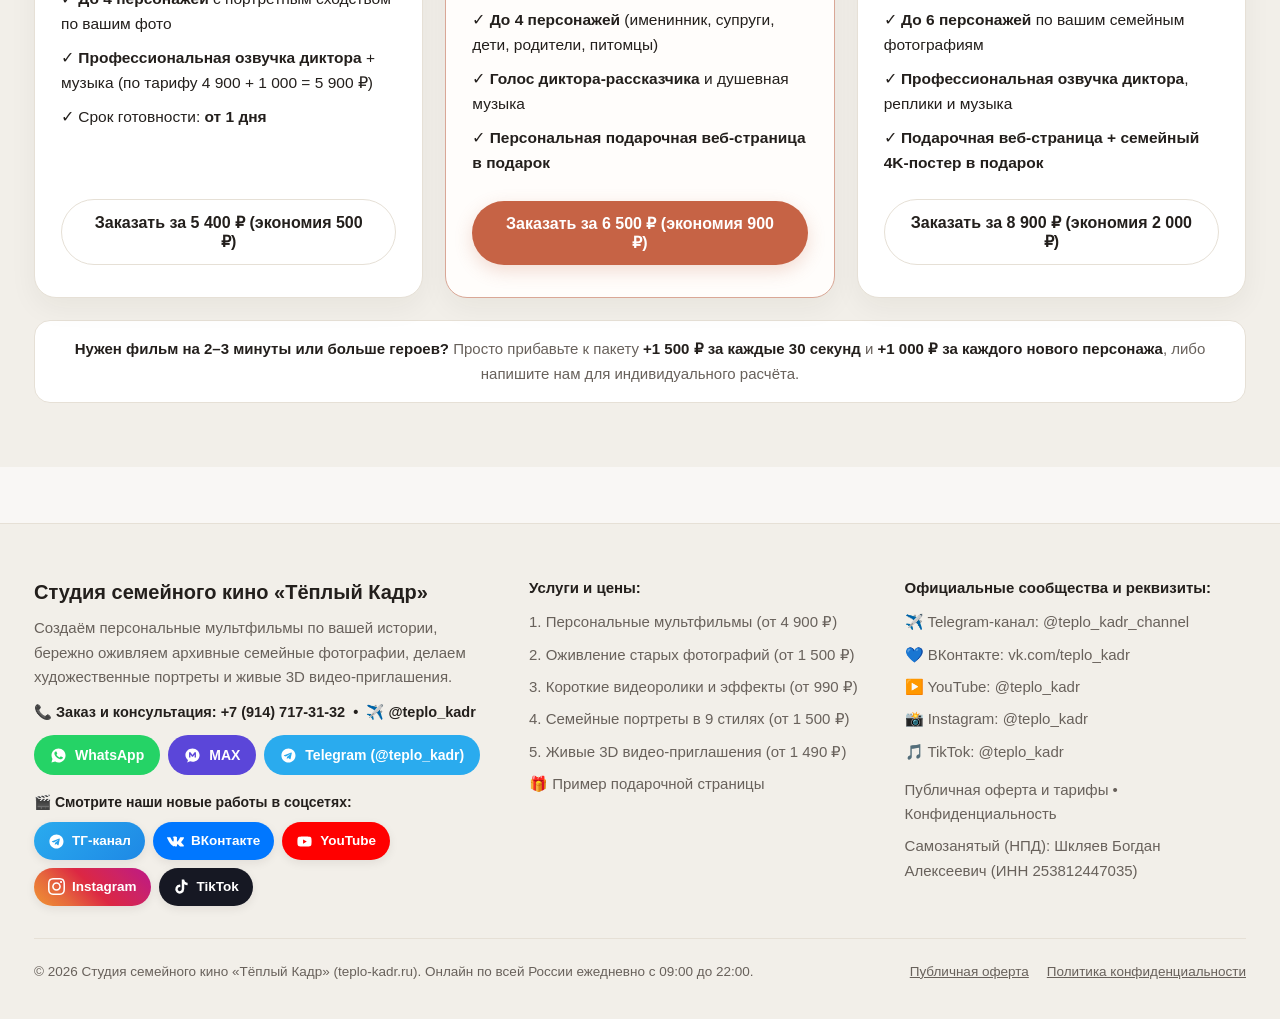
==== commit b07fb933: "Add clickable social media icons (Telegram channel, VK, YouTube, Instagram, TikTok) to header, foote" ====
--- a/cartoon.html
+++ b/cartoon.html
@@ -23,7 +23,7 @@
   <link rel="icon" type="image/png" sizes="120x120" href="/favicon.png" />
   <link rel="icon" type="image/png" sizes="192x192" href="/favicon-192x192.png" />
   <link rel="apple-touch-icon" href="/favicon-192x192.png" />
-  <link rel="stylesheet" href="styles.css?v=9" />
+  <link rel="stylesheet" href="styles.css?v=10" />
 </head>
 <body>
 
@@ -46,15 +46,24 @@
         <a href="/invitations">5. Приглашения</a>
         <a href="/gift-max30" class="gift-link">🎁 Пример подарка</a>
       </nav>
-      <div class="header-cta">
-        <a href="tel:+79147173132" class="header-phone">
-          +7 (914) 717-31-32
-          <small>WhatsApp • MAX • @teplo_kadr</small>
-        </a>
-        <div class="header-messengers">
-          <a href="https://wa.me/79147173132" target="_blank" class="icon-pill btn-whatsapp" title="Написать в WhatsApp"><svg class="msg-icon" viewBox="0 0 24 24" fill="currentColor"><path d="M12.04 2C6.58 2 2.13 6.45 2.13 11.91c0 1.75.46 3.45 1.32 4.95L2.05 22l5.25-1.38c1.45.79 3.08 1.21 4.74 1.21 5.46 0 9.91-4.45 9.91-9.91C21.95 6.45 17.5 2 12.04 2zm5.82 14.01c-.24.68-1.41 1.3-1.95 1.38-.5.08-1.13.11-1.83-.11-.42-.13-.97-.31-1.67-.61-2.94-1.27-4.86-4.25-5.01-4.45-.15-.2-1.2-1.59-1.2-3.04 0-1.45.76-2.16 1.03-2.46.27-.3.59-.37.79-.37.2 0 .4 0 .57.01.18.01.43-.07.67.51.24.58.82 2.01.89 2.16.07.15.12.32.02.52-.1.2-.15.32-.3.5-.15.18-.31.39-.44.52-.15.15-.3.31-.13.61.17.3.76 1.25 1.63 2.02 1.12.99 2.06 1.3 2.36 1.45.3.15.47.13.65-.07.18-.2.74-.86.94-1.16.2-.3.4-.25.67-.15.27.1 1.71.81 2 .95.3.15.49.22.57.35.07.12.07.72-.17 1.4z"/></svg> <span>WhatsApp</span></a>
-          <button type="button" class="icon-pill btn-max" onclick="sendLeadToMax()" title="Написать в MAX (+7 914 717-31-32)"><svg class="msg-icon" viewBox="0 0 24 24" fill="currentColor"><path d="M12 2C6.48 2 2 6.14 2 11.25c0 2.88 1.42 5.45 3.65 7.15L4.5 22l4.12-1.76c1.07.33 2.2.51 3.38.51 5.52 0 10-4.14 10-9.25S17.52 2 12 2zm4.85 12.75h-1.9v-4.2l-2.25 3.1h-1.4l-2.25-3.1v4.2h-1.9v-7.5h1.95l2.9 4.05 2.9-4.05h1.95v7.5z"/></svg> <span>MAX</span></button>
-          <a href="https://t.me/teplo_kadr" target="_blank" class="icon-pill btn-telegram" title="Написать в Telegram @teplo_kadr"><svg class="msg-icon" viewBox="0 0 24 24" fill="currentColor"><path d="M11.94 2C6.45 2 2 6.45 2 11.94s4.45 9.94 9.94 9.94 9.94-4.45 9.94-9.94S17.43 2 11.94 2zm4.66 6.81l-1.69 7.97c-.12.57-.46.71-.93.44l-2.58-1.9-1.24 1.2c-.14.14-.26.26-.53.26l.19-2.63 4.78-4.32c.21-.18-.05-.29-.32-.11L8.36 13.4l-2.55-.8c-.55-.17-.56-.55.12-.82l9.96-3.84c.46-.17.86.11.71.87z"/></svg> <span>Telegram</span></a>
+            <div class="header-cta">
+        <div class="header-cta-top">
+          <a href="tel:+79147173132" class="header-phone" title="Позвонить: +7 (914) 717-31-32">
+            +7 (914) 717-31-32
+          </a>
+          <div class="header-messengers">
+            <a href="https://wa.me/79147173132" target="_blank" rel="noopener" class="icon-pill btn-whatsapp" title="Написать в WhatsApp (+7 914 717-31-32)"><svg class="msg-icon" viewBox="0 0 24 24" fill="currentColor"><path d="M12.04 2C6.58 2 2.13 6.45 2.13 11.91c0 1.75.46 3.45 1.32 4.95L2.05 22l5.25-1.38c1.45.79 3.08 1.21 4.74 1.21 5.46 0 9.91-4.45 9.91-9.91C21.95 6.45 17.5 2 12.04 2zm5.82 14.01c-.24.68-1.41 1.3-1.95 1.38-.5.08-1.13.11-1.83-.11-.42-.13-.97-.31-1.67-.61-2.94-1.27-4.86-4.25-5.01-4.45-.15-.2-1.2-1.59-1.2-3.04 0-1.45.76-2.16 1.03-2.46.27-.3.59-.37.79-.37.2 0 .4 0 .57.01.18.01.43-.07.67.51.24.58.82 2.01.89 2.16.07.15.12.32.02.52-.1.2-.15.32-.3.5-.15.18-.31.39-.44.52-.15.15-.3.31-.13.61.17.3.76 1.25 1.63 2.02 1.12.99 2.06 1.3 2.36 1.45.3.15.47.13.65-.07.18-.2.74-.86.94-1.16.2-.3.4-.25.67-.15.27.1 1.71.81 2 .95.3.15.49.22.57.35.07.12.07.72-.17 1.4z"/></svg> <span>WhatsApp</span></a>
+            <button type="button" class="icon-pill btn-max" onclick="sendLeadToMax()" title="Написать в MAX (+7 914 717-31-32)"><svg class="msg-icon" viewBox="0 0 24 24" fill="currentColor"><path d="M12 2C6.48 2 2 6.14 2 11.25c0 2.88 1.42 5.45 3.65 7.15L4.5 22l4.12-1.76c1.07.33 2.2.51 3.38.51 5.52 0 10-4.14 10-9.25S17.52 2 12 2zm4.85 12.75h-1.9v-4.2l-2.25 3.1h-1.4l-2.25-3.1v4.2h-1.9v-7.5h1.95l2.9 4.05 2.9-4.05h1.95v7.5z"/></svg> <span>MAX</span></button>
+            <a href="https://t.me/teplo_kadr" target="_blank" rel="noopener" class="icon-pill btn-telegram" title="Написать в Telegram для заказа (@teplo_kadr)"><svg class="msg-icon" viewBox="0 0 24 24" fill="currentColor"><path d="M11.94 2C6.45 2 2 6.45 2 11.94s4.45 9.94 9.94 9.94 9.94-4.45 9.94-9.94S17.43 2 11.94 2zm4.66 6.81l-1.69 7.97c-.12.57-.46.71-.93.44l-2.58-1.9-1.24 1.2c-.14.14-.26.26-.53.26l.19-2.63 4.78-4.32c.21-.18-.05-.29-.32-.11L8.36 13.4l-2.55-.8c-.55-.17-.56-.55.12-.82l9.96-3.84c.46-.17.86.11.71.87z"/></svg> <span>Telegram</span></a>
+          </div>
+        </div>
+        <div class="header-socials-row">
+          <span class="header-socials-label">Соцсети:</span>
+          <a href="https://t.me/teplo_kadr_channel" target="_blank" rel="noopener" class="icon-pill btn-tg-channel" title="Наш Telegram-канал @teplo_kadr_channel"><svg class="msg-icon" viewBox="0 0 24 24" fill="currentColor"><path d="M11.94 2C6.45 2 2 6.45 2 11.94s4.45 9.94 9.94 9.94 9.94-4.45 9.94-9.94S17.43 2 11.94 2zm4.66 6.81l-1.69 7.97c-.12.57-.46.71-.93.44l-2.58-1.9-1.24 1.2c-.14.14-.26.26-.53.26l.19-2.63 4.78-4.32c.21-.18-.05-.29-.32-.11L8.36 13.4l-2.55-.8c-.55-.17-.56-.55.12-.82l9.96-3.84c.46-.17.86.11.71.87z"/></svg> <span>ТГ-канал</span></a>
+          <a href="https://vk.com/teplo_kadr" target="_blank" rel="noopener" class="icon-pill btn-vk" title="ВКонтакте: vk.com/teplo_kadr"><svg class="msg-icon" viewBox="0 0 24 24" fill="currentColor"><path d="M13.162 18.994c.609 0 .858-.406.851-.915-.031-1.917.714-2.949 2.059-1.604 1.488 1.488 1.796 2.519 3.603 2.519h3.2c.808 0 1.126-.26 1.126-.668 0-.863-1.421-2.386-2.625-3.504-1.686-1.565-1.765-1.602-.313-3.486 1.801-2.339 4.157-5.336 2.073-5.336h-3.981c-.772 0-.828.435-1.103 1.083-.995 2.347-2.886 5.387-3.604 4.922-.751-.485-.407-2.406-.35-5.261.015-.754.011-1.271-1.141-1.539-.629-.145-1.241-.205-1.809-.205-2.273 0-3.841.953-2.95 1.119 1.571.293 1.42 3.692 1.054 5.16-.638 2.556-3.036-2.024-4.035-4.305-.241-.548-.315-.974-1.175-.974h-3.255c-.492 0-.787.16-.787.516 0 .602 2.96 6.72 5.786 9.77 2.756 2.975 5.48 2.708 7.376 2.708z"/></svg> <span>VK</span></a>
+          <a href="https://www.youtube.com/@teplo_kadr" target="_blank" rel="noopener" class="icon-pill btn-youtube" title="YouTube: @teplo_kadr"><svg class="msg-icon" viewBox="0 0 24 24" fill="currentColor"><path d="M21.58 7.19c-.23-.86-.91-1.54-1.77-1.77C18.25 5 12 5 12 5s-6.25 0-7.81.42c-.86.23-1.54.91-1.77 1.77C2 8.75 2 12 2 12s0 3.25.42 4.81c.23.86.91 1.54 1.77 1.77C5.75 19 12 19 12 19s6.25 0 7.81-.42c.86-.23 1.54-.91 1.77-1.77C22 15.25 22 12 22 12s0-3.25-.42-4.81zM10 15V9l5.2 3-5.2 3z"/></svg> <span>YouTube</span></a>
+          <a href="https://www.instagram.com/teplo_kadr/" target="_blank" rel="noopener" class="icon-pill btn-instagram" title="Instagram: @teplo_kadr"><svg class="msg-icon" viewBox="0 0 24 24" fill="currentColor"><path d="M12 2.163c3.204 0 3.584.012 4.85.07 3.252.148 4.771 1.691 4.919 4.919.058 1.265.069 1.645.069 4.849 0 3.205-.012 3.584-.069 4.849-.149 3.225-1.664 4.771-4.919 4.919-1.266.058-1.644.07-4.85.07-3.204 0-3.584-.012-4.849-.07-3.26-.149-4.771-1.699-4.919-4.92-.058-1.265-.07-1.644-.07-4.849 0-3.204.013-3.583.07-4.849.149-3.227 1.664-4.771 4.919-4.919 1.266-.057 1.645-.069 4.849-.069zm0-2.163c-3.259 0-3.667.014-4.947.072-4.358.2-6.78 2.618-6.98 6.98-.059 1.281-.073 1.689-.073 4.948 0 3.259.014 3.668.072 4.948.2 4.358 2.618 6.78 6.98 6.98 1.281.058 1.689.072 4.948.072 3.259 0 3.668-.014 4.948-.072 4.354-.2 6.782-2.618 6.979-6.98.059-1.28.073-1.689.073-4.948 0-3.259-.014-3.667-.072-4.947-.196-4.354-2.617-6.78-6.979-6.98-1.281-.059-1.69-.073-4.949-.073zm0 5.838c-3.403 0-6.162 2.759-6.162 6.162s2.759 6.163 6.162 6.163 6.162-2.759 6.162-6.163c0-3.403-2.759-6.162-6.162-6.162zm0 10.162c-2.209 0-4-1.79-4-4 0-2.209 1.791-4 4-4s4 1.791 4 4c0 2.21-1.791 4-4 4zm6.406-11.845c-.796 0-1.441.645-1.441 1.44s.645 1.44 1.441 1.44c.795 0 1.439-.645 1.439-1.44s-.644-1.44-1.439-1.44z"/></svg> <span>Instagram</span></a>
+          <a href="https://www.tiktok.com/@teplo_kadr" target="_blank" rel="noopener" class="icon-pill btn-tiktok" title="TikTok: @teplo_kadr"><svg class="msg-icon" viewBox="0 0 24 24" fill="currentColor"><path d="M19.59 6.69a4.83 4.83 0 0 1-3.77-4.25V2h-3.45v13.67a2.89 2.89 0 0 1-5.2 1.74 2.89 2.89 0 0 1 2.31-4.64 2.93 2.93 0 0 1 .88.13V9.4a6.84 6.84 0 0 0-1-.05A6.33 6.33 0 0 0 5 20.1a6.34 6.34 0 0 0 10.86-4.43v-7a8.16 8.16 0 0 0 4.77 1.52v-3.4a4.85 4.85 0 0 1-1-.1z"/></svg> <span>TikTok</span></a>
         </div>
       </div>
     </div>
@@ -281,19 +290,29 @@
   </section>
 
   <!-- ПОДВАЛ САЙТА -->
-  <footer>
+    <footer>
     <div class="container">
       <div class="footer-grid">
         <div>
           <strong style="color: var(--text-main); font-size: 20px; display: block; margin-bottom: 8px;">Студия семейного кино «Тёплый Кадр»</strong>
           <p style="margin-bottom: 12px;">Создаём персональные мультфильмы по вашей истории, бережно оживляем архивные семейные фотографии, делаем художественные портреты и живые 3D видео-приглашения.</p>
-          <p style="margin-bottom: 14px; color: var(--text-main); font-weight: 600; font-size: 14.5px;">
-            📞 WhatsApp / MAX: +7 (914) 717-31-32 &nbsp;•&nbsp; ✈️ Telegram: @teplo_kadr
+          <p style="margin-bottom: 10px; color: var(--text-main); font-weight: 600; font-size: 14.5px;">
+            📞 Заказ и консультация: +7 (914) 717-31-32 &nbsp;•&nbsp; ✈️ @teplo_kadr
           </p>
-          <div style="display: flex; gap: 8px; flex-wrap: wrap;">
-            <a href="https://wa.me/79147173132" target="_blank" class="btn btn-whatsapp btn-sm"><svg class="msg-icon" viewBox="0 0 24 24" fill="currentColor"><path d="M12.04 2C6.58 2 2.13 6.45 2.13 11.91c0 1.75.46 3.45 1.32 4.95L2.05 22l5.25-1.38c1.45.79 3.08 1.21 4.74 1.21 5.46 0 9.91-4.45 9.91-9.91C21.95 6.45 17.5 2 12.04 2zm5.82 14.01c-.24.68-1.41 1.3-1.95 1.38-.5.08-1.13.11-1.83-.11-.42-.13-.97-.31-1.67-.61-2.94-1.27-4.86-4.25-5.01-4.45-.15-.2-1.2-1.59-1.2-3.04 0-1.45.76-2.16 1.03-2.46.27-.3.59-.37.79-.37.2 0 .4 0 .57.01.18.01.43-.07.67.51.24.58.82 2.01.89 2.16.07.15.12.32.02.52-.1.2-.15.32-.3.5-.15.18-.31.39-.44.52-.15.15-.3.31-.13.61.17.3.76 1.25 1.63 2.02 1.12.99 2.06 1.3 2.36 1.45.3.15.47.13.65-.07.18-.2.74-.86.94-1.16.2-.3.4-.25.67-.15.27.1 1.71.81 2 .95.3.15.49.22.57.35.07.12.07.72-.17 1.4z"/></svg> WhatsApp</a>
+          <div style="display: flex; gap: 8px; flex-wrap: wrap; margin-bottom: 16px;">
+            <a href="https://wa.me/79147173132" target="_blank" rel="noopener" class="btn btn-whatsapp btn-sm"><svg class="msg-icon" viewBox="0 0 24 24" fill="currentColor"><path d="M12.04 2C6.58 2 2.13 6.45 2.13 11.91c0 1.75.46 3.45 1.32 4.95L2.05 22l5.25-1.38c1.45.79 3.08 1.21 4.74 1.21 5.46 0 9.91-4.45 9.91-9.91C21.95 6.45 17.5 2 12.04 2zm5.82 14.01c-.24.68-1.41 1.3-1.95 1.38-.5.08-1.13.11-1.83-.11-.42-.13-.97-.31-1.67-.61-2.94-1.27-4.86-4.25-5.01-4.45-.15-.2-1.2-1.59-1.2-3.04 0-1.45.76-2.16 1.03-2.46.27-.3.59-.37.79-.37.2 0 .4 0 .57.01.18.01.43-.07.67.51.24.58.82 2.01.89 2.16.07.15.12.32.02.52-.1.2-.15.32-.3.5-.15.18-.31.39-.44.52-.15.15-.3.31-.13.61.17.3.76 1.25 1.63 2.02 1.12.99 2.06 1.3 2.36 1.45.3.15.47.13.65-.07.18-.2.74-.86.94-1.16.2-.3.4-.25.67-.15.27.1 1.71.81 2 .95.3.15.49.22.57.35.07.12.07.72-.17 1.4z"/></svg> WhatsApp</a>
             <button type="button" class="btn btn-max btn-sm" onclick="sendLeadToMax()"><svg class="msg-icon" viewBox="0 0 24 24" fill="currentColor"><path d="M12 2C6.48 2 2 6.14 2 11.25c0 2.88 1.42 5.45 3.65 7.15L4.5 22l4.12-1.76c1.07.33 2.2.51 3.38.51 5.52 0 10-4.14 10-9.25S17.52 2 12 2zm4.85 12.75h-1.9v-4.2l-2.25 3.1h-1.4l-2.25-3.1v4.2h-1.9v-7.5h1.95l2.9 4.05 2.9-4.05h1.95v7.5z"/></svg> MAX</button>
-            <a href="https://t.me/teplo_kadr" target="_blank" class="btn btn-telegram btn-sm"><svg class="msg-icon" viewBox="0 0 24 24" fill="currentColor"><path d="M11.94 2C6.45 2 2 6.45 2 11.94s4.45 9.94 9.94 9.94 9.94-4.45 9.94-9.94S17.43 2 11.94 2zm4.66 6.81l-1.69 7.97c-.12.57-.46.71-.93.44l-2.58-1.9-1.24 1.2c-.14.14-.26.26-.53.26l.19-2.63 4.78-4.32c.21-.18-.05-.29-.32-.11L8.36 13.4l-2.55-.8c-.55-.17-.56-.55.12-.82l9.96-3.84c.46-.17.86.11.71.87z"/></svg> Telegram</a>
+            <a href="https://t.me/teplo_kadr" target="_blank" rel="noopener" class="btn btn-telegram btn-sm"><svg class="msg-icon" viewBox="0 0 24 24" fill="currentColor"><path d="M11.94 2C6.45 2 2 6.45 2 11.94s4.45 9.94 9.94 9.94 9.94-4.45 9.94-9.94S17.43 2 11.94 2zm4.66 6.81l-1.69 7.97c-.12.57-.46.71-.93.44l-2.58-1.9-1.24 1.2c-.14.14-.26.26-.53.26l.19-2.63 4.78-4.32c.21-.18-.05-.29-.32-.11L8.36 13.4l-2.55-.8c-.55-.17-.56-.55.12-.82l9.96-3.84c.46-.17.86.11.71.87z"/></svg> Telegram (@teplo_kadr)</a>
+          </div>
+          <p style="margin-bottom: 8px; color: var(--text-main); font-weight: 600; font-size: 14px;">
+            🎬 Смотрите наши новые работы в соцсетях:
+          </p>
+          <div class="social-badges-row">
+            <a href="https://t.me/teplo_kadr_channel" target="_blank" rel="noopener" class="social-pill-link btn-tg-channel" title="Telegram-канал @teplo_kadr_channel"><svg class="msg-icon" viewBox="0 0 24 24" fill="currentColor"><path d="M11.94 2C6.45 2 2 6.45 2 11.94s4.45 9.94 9.94 9.94 9.94-4.45 9.94-9.94S17.43 2 11.94 2zm4.66 6.81l-1.69 7.97c-.12.57-.46.71-.93.44l-2.58-1.9-1.24 1.2c-.14.14-.26.26-.53.26l.19-2.63 4.78-4.32c.21-.18-.05-.29-.32-.11L8.36 13.4l-2.55-.8c-.55-.17-.56-.55.12-.82l9.96-3.84c.46-.17.86.11.71.87z"/></svg> ТГ-канал</a>
+            <a href="https://vk.com/teplo_kadr" target="_blank" rel="noopener" class="social-pill-link btn-vk" title="ВКонтакте vk.com/teplo_kadr"><svg class="msg-icon" viewBox="0 0 24 24" fill="currentColor"><path d="M13.162 18.994c.609 0 .858-.406.851-.915-.031-1.917.714-2.949 2.059-1.604 1.488 1.488 1.796 2.519 3.603 2.519h3.2c.808 0 1.126-.26 1.126-.668 0-.863-1.421-2.386-2.625-3.504-1.686-1.565-1.765-1.602-.313-3.486 1.801-2.339 4.157-5.336 2.073-5.336h-3.981c-.772 0-.828.435-1.103 1.083-.995 2.347-2.886 5.387-3.604 4.922-.751-.485-.407-2.406-.35-5.261.015-.754.011-1.271-1.141-1.539-.629-.145-1.241-.205-1.809-.205-2.273 0-3.841.953-2.95 1.119 1.571.293 1.42 3.692 1.054 5.16-.638 2.556-3.036-2.024-4.035-4.305-.241-.548-.315-.974-1.175-.974h-3.255c-.492 0-.787.16-.787.516 0 .602 2.96 6.72 5.786 9.77 2.756 2.975 5.48 2.708 7.376 2.708z"/></svg> ВКонтакте</a>
+            <a href="https://www.youtube.com/@teplo_kadr" target="_blank" rel="noopener" class="social-pill-link btn-youtube" title="YouTube @teplo_kadr"><svg class="msg-icon" viewBox="0 0 24 24" fill="currentColor"><path d="M21.58 7.19c-.23-.86-.91-1.54-1.77-1.77C18.25 5 12 5 12 5s-6.25 0-7.81.42c-.86.23-1.54.91-1.77 1.77C2 8.75 2 12 2 12s0 3.25.42 4.81c.23.86.91 1.54 1.77 1.77C5.75 19 12 19 12 19s6.25 0 7.81-.42c.86-.23 1.54-.91 1.77-1.77C22 15.25 22 12 22 12s0-3.25-.42-4.81zM10 15V9l5.2 3-5.2 3z"/></svg> YouTube</a>
+            <a href="https://www.instagram.com/teplo_kadr/" target="_blank" rel="noopener" class="social-pill-link btn-instagram" title="Instagram @teplo_kadr"><svg class="msg-icon" viewBox="0 0 24 24" fill="currentColor"><path d="M12 2.163c3.204 0 3.584.012 4.85.07 3.252.148 4.771 1.691 4.919 4.919.058 1.265.069 1.645.069 4.849 0 3.205-.012 3.584-.069 4.849-.149 3.225-1.664 4.771-4.919 4.919-1.266.058-1.644.07-4.85.07-3.204 0-3.584-.012-4.849-.07-3.26-.149-4.771-1.699-4.919-4.92-.058-1.265-.07-1.644-.07-4.849 0-3.204.013-3.583.07-4.849.149-3.227 1.664-4.771 4.919-4.919 1.266-.057 1.645-.069 4.849-.069zm0-2.163c-3.259 0-3.667.014-4.947.072-4.358.2-6.78 2.618-6.98 6.98-.059 1.281-.073 1.689-.073 4.948 0 3.259.014 3.668.072 4.948.2 4.358 2.618 6.78 6.98 6.98 1.281.058 1.689.072 4.948.072 3.259 0 3.668-.014 4.948-.072 4.354-.2 6.782-2.618 6.979-6.98.059-1.28.073-1.689.073-4.948 0-3.259-.014-3.667-.072-4.947-.196-4.354-2.617-6.78-6.979-6.98-1.281-.059-1.69-.073-4.949-.073zm0 5.838c-3.403 0-6.162 2.759-6.162 6.162s2.759 6.163 6.162 6.163 6.162-2.759 6.162-6.163c0-3.403-2.759-6.162-6.162-6.162zm0 10.162c-2.209 0-4-1.79-4-4 0-2.209 1.791-4 4-4s4 1.791 4 4c0 2.21-1.791 4-4 4zm6.406-11.845c-.796 0-1.441.645-1.441 1.44s.645 1.44 1.441 1.44c.795 0 1.439-.645 1.439-1.44s-.644-1.44-1.439-1.44z"/></svg> Instagram</a>
+            <a href="https://www.tiktok.com/@teplo_kadr" target="_blank" rel="noopener" class="social-pill-link btn-tiktok" title="TikTok @teplo_kadr"><svg class="msg-icon" viewBox="0 0 24 24" fill="currentColor"><path d="M19.59 6.69a4.83 4.83 0 0 1-3.77-4.25V2h-3.45v13.67a2.89 2.89 0 0 1-5.2 1.74 2.89 2.89 0 0 1 2.31-4.64 2.93 2.93 0 0 1 .88.13V9.4a6.84 6.84 0 0 0-1-.05A6.33 6.33 0 0 0 5 20.1a6.34 6.34 0 0 0 10.86-4.43v-7a8.16 8.16 0 0 0 4.77 1.52v-3.4a4.85 4.85 0 0 1-1-.1z"/></svg> TikTok</a>
           </div>
         </div>
         <div>
@@ -304,16 +323,19 @@
             <li><a href="/video-edit">3. Короткие видеоролики и эффекты (от 990 ₽)</a></li>
             <li><a href="/photoshoot">4. Семейные портреты в 9 стилях (от 1 500 ₽)</a></li>
             <li><a href="/invitations">5. Живые 3D видео-приглашения (от 1 490 ₽)</a></li>
+            <li><a href="/gift-max30">🎁 Пример подарочной страницы</a></li>
           </ul>
         </div>
         <div>
-          <strong style="color: var(--text-main); display: block; margin-bottom: 10px;">Юридическая информация:</strong>
+          <strong style="color: var(--text-main); display: block; margin-bottom: 10px;">Официальные сообщества и реквизиты:</strong>
           <ul class="footer-links">
-            <li><a href="/oferta">Публичная оферта и тарифы</a></li>
-            <li><a href="/privacy">Политика конфиденциальности</a></li>
-            <li>Самозанятый (НПД): Шкляев Богдан Алексеевич</li>
-            <li>ИНН: 253812447035 • г. Москва</li>
-            <li>Email: <a href="mailto:bogdus712@gmail.com">bogdus712@gmail.com</a></li>
+            <li><a href="https://t.me/teplo_kadr_channel" target="_blank" rel="noopener">✈️ Telegram-канал: @teplo_kadr_channel</a></li>
+            <li><a href="https://vk.com/teplo_kadr" target="_blank" rel="noopener">💙 ВКонтакте: vk.com/teplo_kadr</a></li>
+            <li><a href="https://www.youtube.com/@teplo_kadr" target="_blank" rel="noopener">▶️ YouTube: @teplo_kadr</a></li>
+            <li><a href="https://www.instagram.com/teplo_kadr/" target="_blank" rel="noopener">📸 Instagram: @teplo_kadr</a></li>
+            <li><a href="https://www.tiktok.com/@teplo_kadr" target="_blank" rel="noopener">🎵 TikTok: @teplo_kadr</a></li>
+            <li style="margin-top: 6px;"><a href="/oferta">Публичная оферта и тарифы</a> • <a href="/privacy">Конфиденциальность</a></li>
+            <li>Самозанятый (НПД): Шкляев Богдан Алексеевич (ИНН 253812447035)</li>
           </ul>
         </div>
       </div>
--- a/styles.css
+++ b/styles.css
@@ -153,12 +153,6 @@
   border: 1px solid var(--border-soft);
 }
 
-.header-cta {
-  display: flex;
-  gap: 10px;
-  align-items: center;
-}
-
 /* BUTTONS */
 .btn {
   display: inline-flex;
@@ -215,15 +209,68 @@
   color: #fff;
 }
 
+.btn-tg-channel {
+  background: linear-gradient(135deg, #2AABEE 0%, #1E88E5 100%);
+  color: #fff;
+}
+
+.btn-vk {
+  background: #0077FF;
+  color: #fff;
+}
+
+.btn-youtube {
+  background: #FF0000;
+  color: #fff;
+}
+
+.btn-instagram {
+  background: linear-gradient(45deg, #f09433 0%, #e6683c 25%, #dc2743 50%, #cc2366 75%, #bc1888 100%);
+  color: #fff;
+}
+
+.btn-tiktok {
+  background: #161823;
+  color: #fff;
+}
+
+.header-cta {
+  display: flex;
+  flex-direction: column;
+  align-items: flex-end;
+  gap: 5px;
+  flex-shrink: 0;
+}
+
+.header-cta-top {
+  display: flex;
+  align-items: center;
+  gap: 8px;
+}
+
+.header-socials-row {
+  display: flex;
+  align-items: center;
+  gap: 5px;
+}
+
+.header-socials-label {
+  font-size: 11.5px;
+  font-weight: 600;
+  color: var(--text-muted);
+  margin-right: 2px;
+  white-space: nowrap;
+}
+
 .header-phone {
   font-weight: 700;
-  font-size: 14px;
+  font-size: 13.5px;
   white-space: nowrap;
   color: var(--text-main);
   text-decoration: none;
   display: flex;
-  flex-direction: column;
-  align-items: flex-end;
+  align-items: center;
+  gap: 6px;
   line-height: 1.2;
 }
 
@@ -234,8 +281,8 @@
 }
 
 .msg-icon {
-  width: 18px;
-  height: 18px;
+  width: 17px;
+  height: 17px;
   flex-shrink: 0;
   display: inline-block;
   vertical-align: middle;
@@ -244,7 +291,16 @@
 .header-messengers {
   display: flex;
   align-items: center;
-  gap: 6px;
+  gap: 5px;
+  flex-wrap: nowrap;
+}
+
+.header-divider {
+  width: 1px;
+  height: 18px;
+  background: var(--border-soft);
+  margin: 0 2px;
+  flex-shrink: 0;
 }
 
 .icon-pill {
@@ -259,25 +315,75 @@
   text-decoration: none;
   cursor: pointer;
   border: none;
-  transition: transform 0.15s ease, opacity 0.15s ease;
+  transition: transform 0.15s ease, opacity 0.15s ease, box-shadow 0.15s ease;
   font-family: inherit;
 }
 
 .icon-pill:hover {
-  transform: translateY(-1px);
-  opacity: 0.92;
-}
-
-.header-messengers .icon-pill {
-  width: 36px;
-  height: 36px;
+  transform: translateY(-1.5px);
+  opacity: 0.94;
+  box-shadow: 0 4px 10px rgba(35, 31, 28, 0.15);
+}
+
+.header-messengers .icon-pill,
+.header-socials-row .icon-pill {
+  width: 30px;
+  height: 30px;
   padding: 0;
   border-radius: 50%;
   justify-content: center;
 }
 
-.header-messengers .icon-pill span {
+.header-messengers .icon-pill span,
+.header-socials-row .icon-pill span {
   display: none;
+}
+
+.social-badges-row {
+  display: flex;
+  flex-wrap: wrap;
+  gap: 8px;
+  align-items: center;
+}
+
+.social-pill-link {
+  display: inline-flex;
+  align-items: center;
+  gap: 7px;
+  padding: 8px 14px;
+  border-radius: 30px;
+  font-size: 13.5px;
+  font-weight: 600;
+  color: #FFFFFF;
+  text-decoration: none;
+  transition: transform 0.15s ease, opacity 0.15s ease, box-shadow 0.15s ease;
+  box-shadow: 0 3px 10px rgba(35, 31, 28, 0.08);
+}
+
+.social-pill-link:hover {
+  transform: translateY(-2px);
+  opacity: 0.95;
+  box-shadow: 0 6px 16px rgba(35, 31, 28, 0.15);
+}
+
+.social-icon-circle {
+  width: 38px;
+  height: 38px;
+  border-radius: 50%;
+  display: inline-flex;
+  align-items: center;
+  justify-content: center;
+  color: #FFFFFF;
+  text-decoration: none;
+  transition: transform 0.15s ease, opacity 0.15s ease, box-shadow 0.15s ease;
+  box-shadow: 0 3px 10px rgba(35, 31, 28, 0.1);
+  flex-shrink: 0;
+}
+
+.social-icon-circle:hover {
+  transform: translateY(-2px) scale(1.04);
+  opacity: 0.95;
+  box-shadow: 0 6px 16px rgba(35, 31, 28, 0.18);
 }
 
 .btn-outline {
@@ -1191,12 +1297,25 @@
 
   .header-cta {
     order: 2;
-    gap: 6px;
+    gap: 4px;
     margin-left: auto;
   }
 
+  .header-cta-top {
+    gap: 5px;
+  }
+
+  .header-socials-row {
+    gap: 4px;
+  }
+
+  .header-socials-label {
+    font-size: 10.5px;
+    margin-right: 1px;
+  }
+
   .header-phone {
-    font-size: 12.5px;
+    font-size: 11.5px;
   }
 
   .header-phone small {
@@ -1204,17 +1323,22 @@
   }
 
   .header-messengers {
-    gap: 4px;
-  }
-
-  .header-messengers .icon-pill {
-    width: 28px;
-    height: 28px;
-  }
-
-  .header-messengers .icon-pill svg {
-    width: 15px !important;
-    height: 15px !important;
+    gap: 3.5px;
+  }
+
+  .header-messengers .icon-pill,
+  .header-socials-row .icon-pill {
+    width: 24px;
+    height: 24px;
+    padding: 0;
+    border-radius: 50%;
+    justify-content: center;
+  }
+
+  .header-messengers .icon-pill svg,
+  .header-socials-row .icon-pill svg {
+    width: 13.5px !important;
+    height: 13.5px !important;
   }
 
   .nav-links {
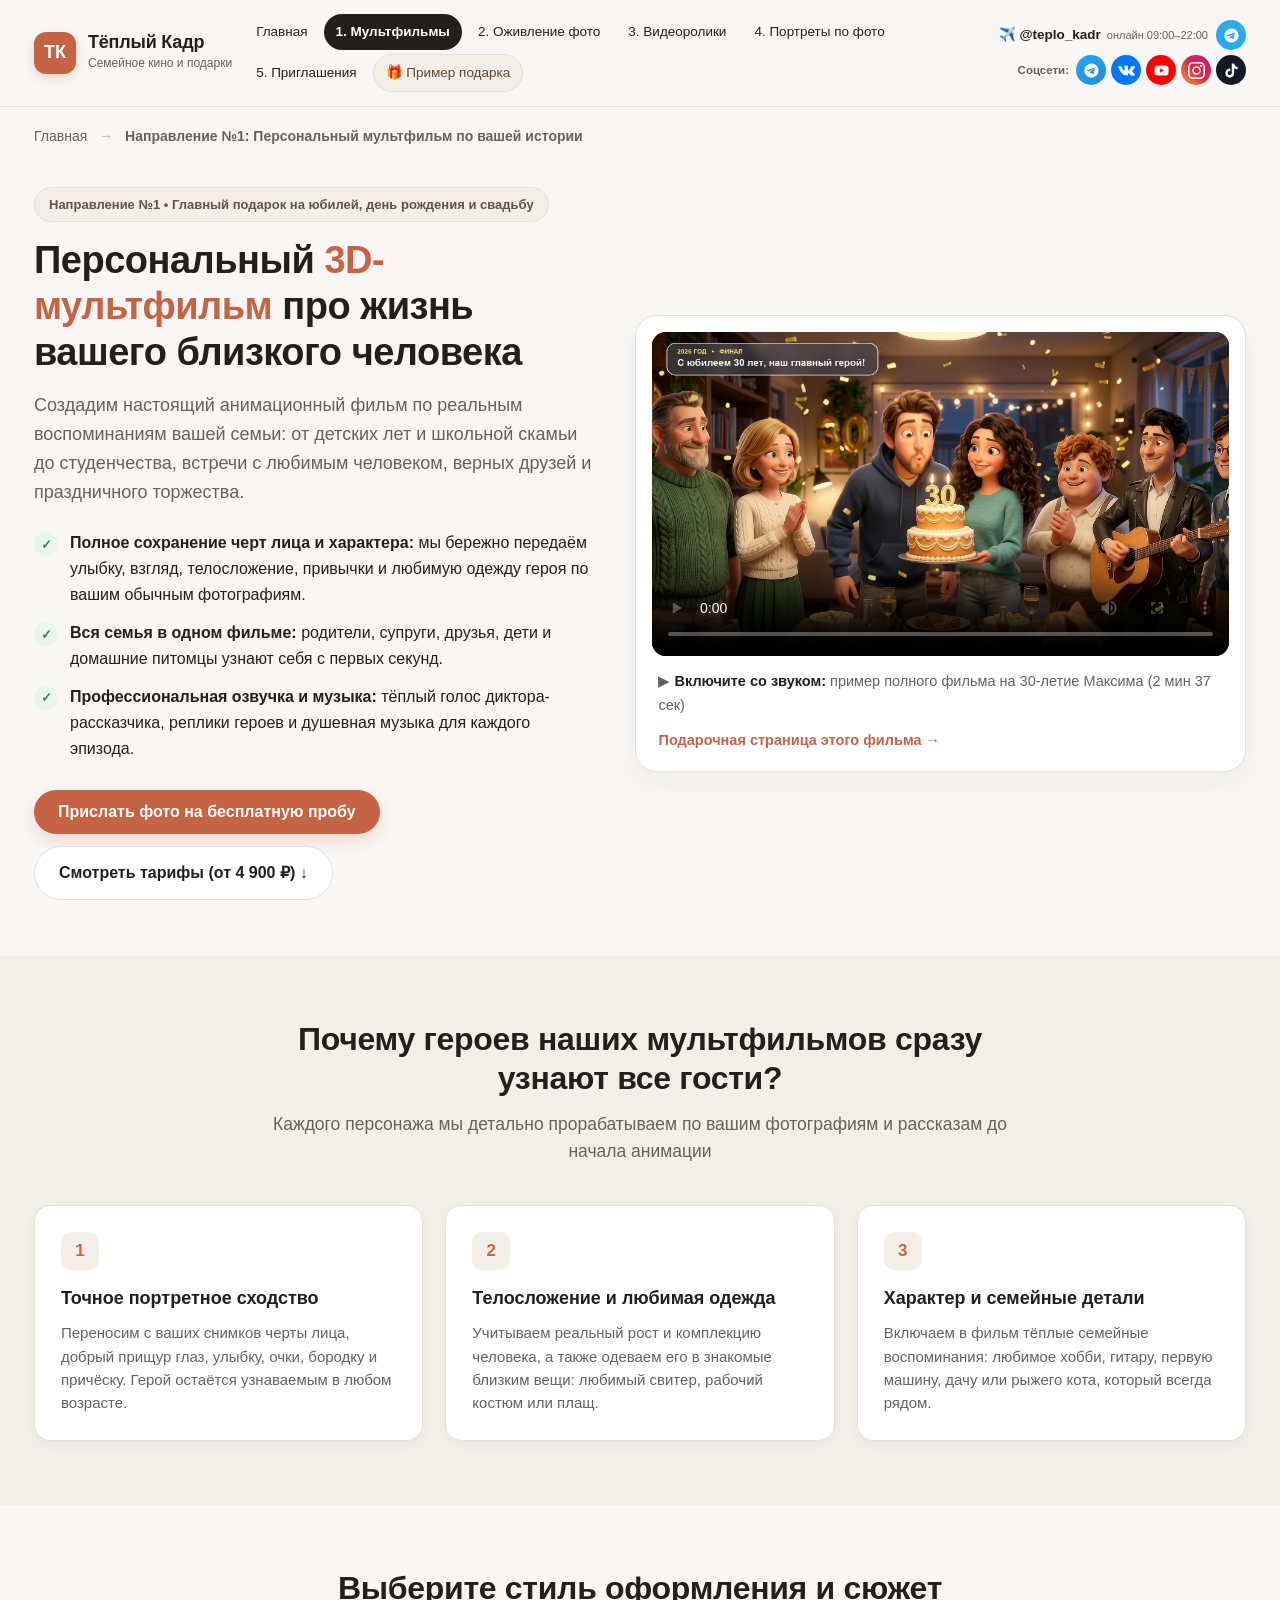
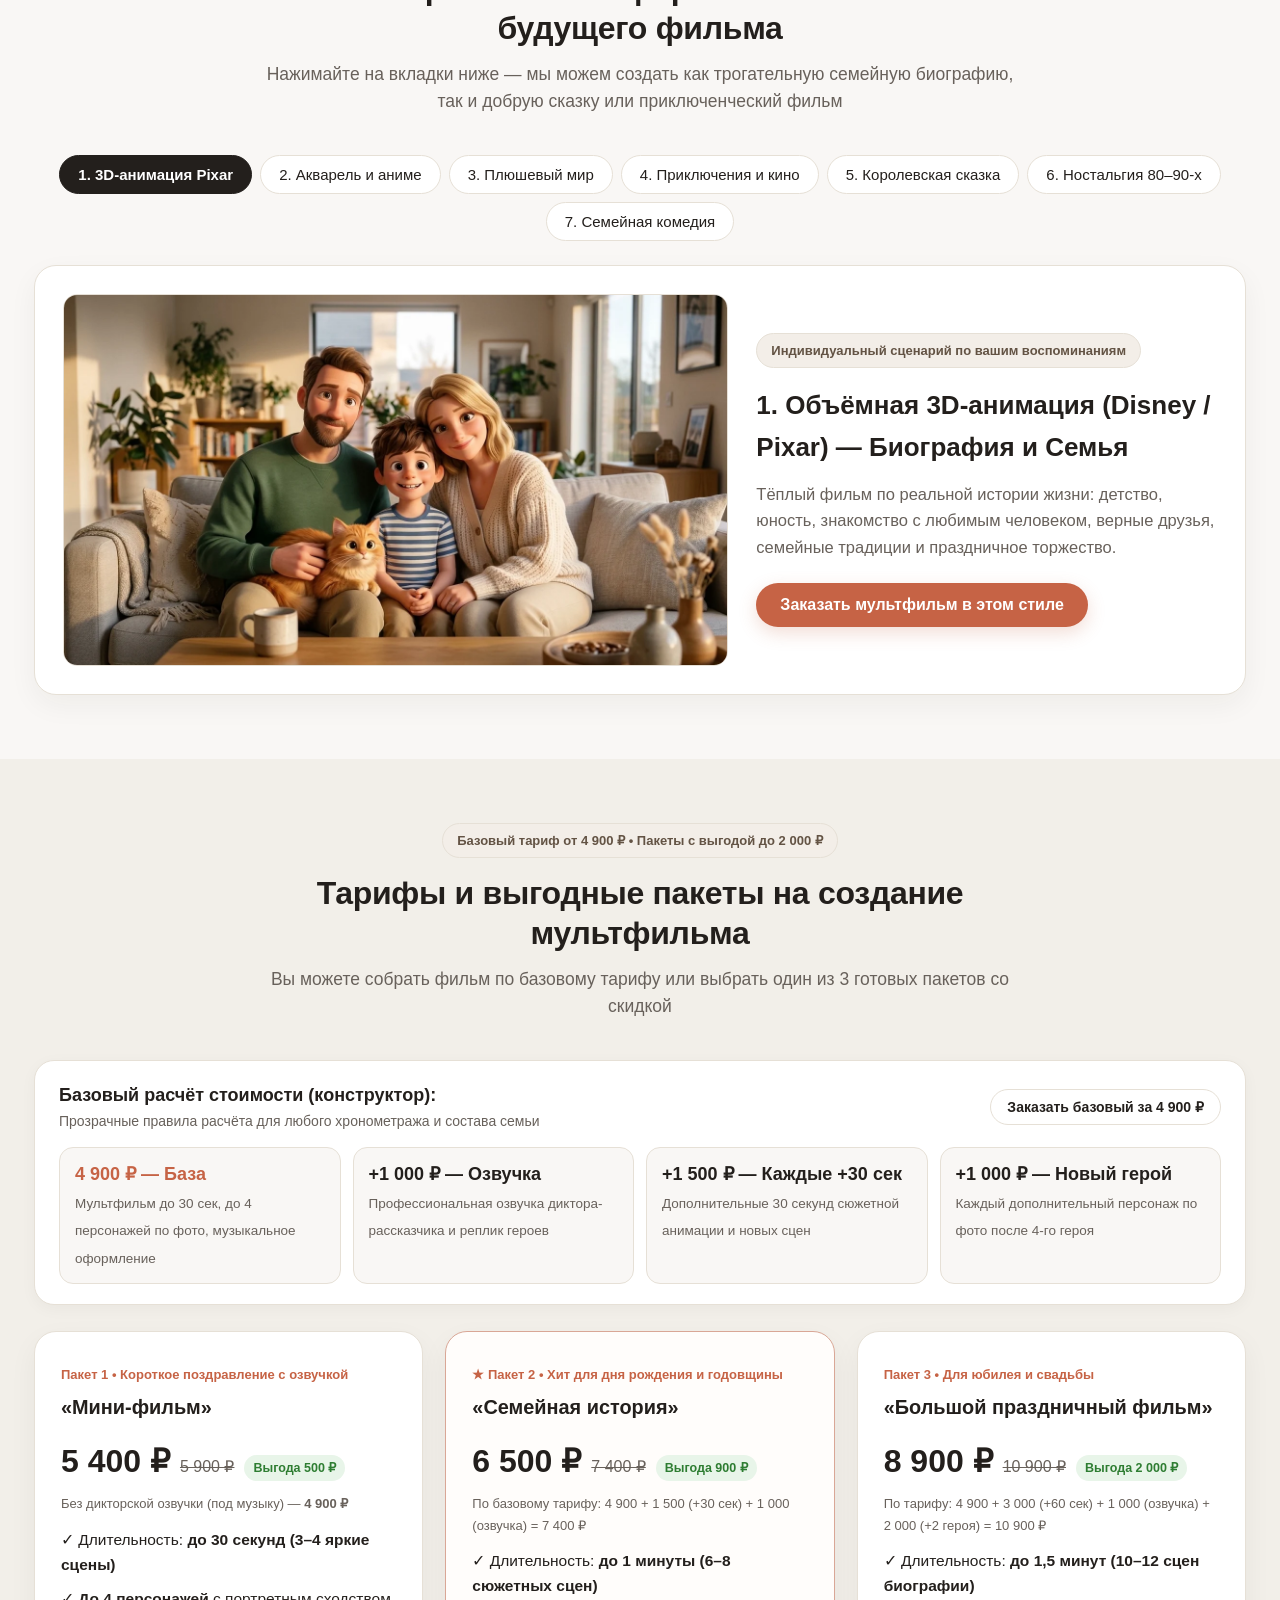
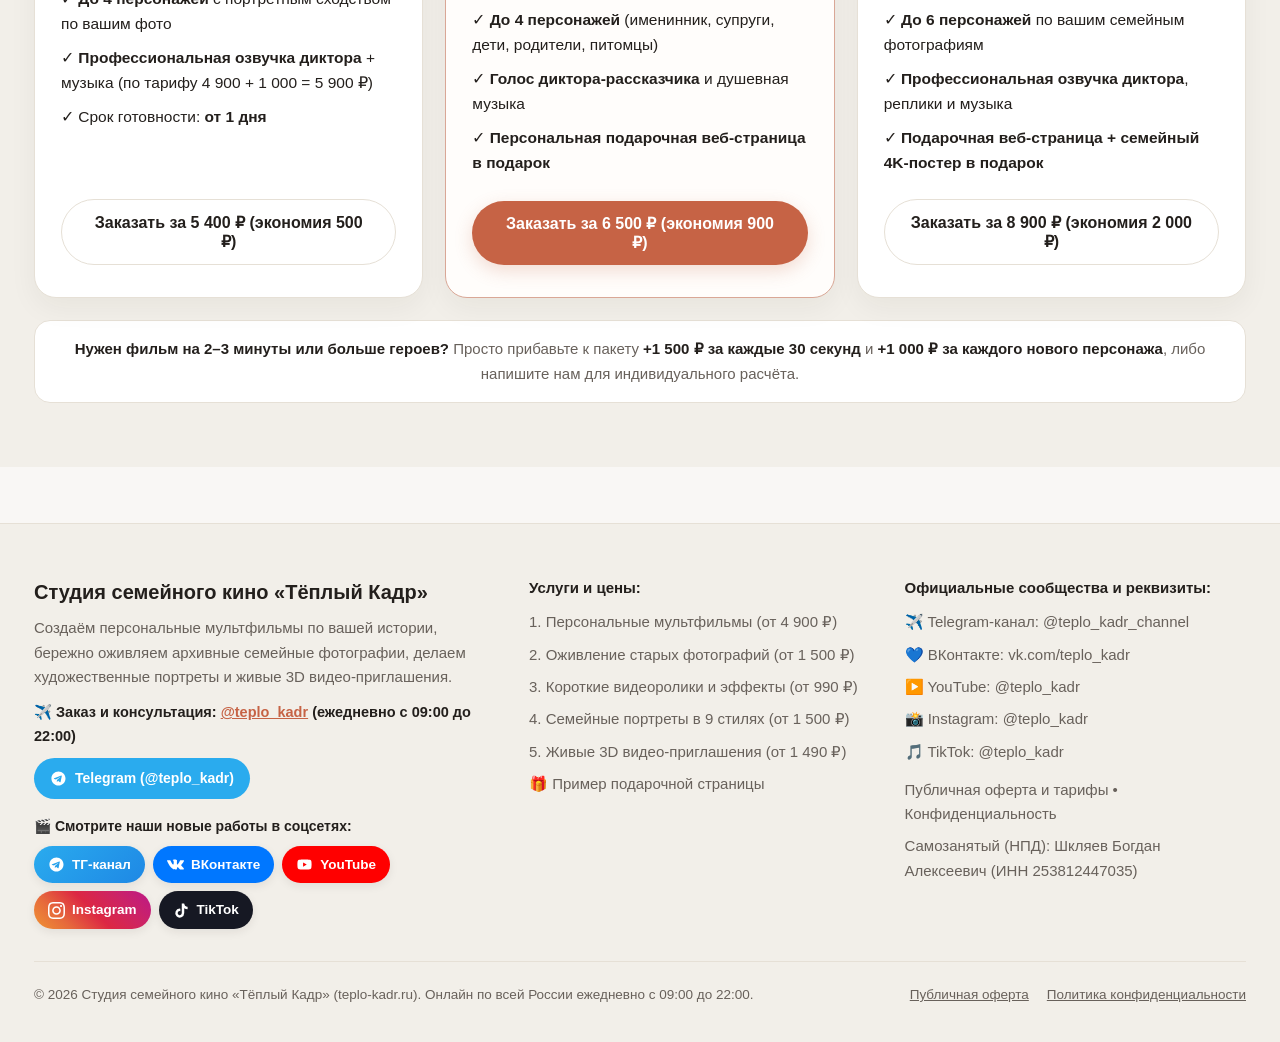
==== commit 5a65e15b: "Убран номер телефона из открытых разделов сайта, сохранен только в оферте" ====
--- a/cartoon.html
+++ b/cartoon.html
@@ -48,13 +48,11 @@
       </nav>
             <div class="header-cta">
         <div class="header-cta-top">
-          <a href="tel:+79147173132" class="header-phone" title="Позвонить: +7 (914) 717-31-32">
-            +7 (914) 717-31-32
+          <a href="https://t.me/teplo_kadr" target="_blank" rel="noopener" class="header-phone" title="Написать в Telegram: @teplo_kadr">
+            ✈️ @teplo_kadr <small>онлайн 09:00–22:00</small>
           </a>
           <div class="header-messengers">
-            <a href="https://wa.me/79147173132" target="_blank" rel="noopener" class="icon-pill btn-whatsapp" title="Написать в WhatsApp (+7 914 717-31-32)"><svg class="msg-icon" viewBox="0 0 24 24" fill="currentColor"><path d="M12.04 2C6.58 2 2.13 6.45 2.13 11.91c0 1.75.46 3.45 1.32 4.95L2.05 22l5.25-1.38c1.45.79 3.08 1.21 4.74 1.21 5.46 0 9.91-4.45 9.91-9.91C21.95 6.45 17.5 2 12.04 2zm5.82 14.01c-.24.68-1.41 1.3-1.95 1.38-.5.08-1.13.11-1.83-.11-.42-.13-.97-.31-1.67-.61-2.94-1.27-4.86-4.25-5.01-4.45-.15-.2-1.2-1.59-1.2-3.04 0-1.45.76-2.16 1.03-2.46.27-.3.59-.37.79-.37.2 0 .4 0 .57.01.18.01.43-.07.67.51.24.58.82 2.01.89 2.16.07.15.12.32.02.52-.1.2-.15.32-.3.5-.15.18-.31.39-.44.52-.15.15-.3.31-.13.61.17.3.76 1.25 1.63 2.02 1.12.99 2.06 1.3 2.36 1.45.3.15.47.13.65-.07.18-.2.74-.86.94-1.16.2-.3.4-.25.67-.15.27.1 1.71.81 2 .95.3.15.49.22.57.35.07.12.07.72-.17 1.4z"/></svg> <span>WhatsApp</span></a>
-            <button type="button" class="icon-pill btn-max" onclick="sendLeadToMax()" title="Написать в MAX (+7 914 717-31-32)"><svg class="msg-icon" viewBox="0 0 24 24" fill="currentColor"><path d="M12 2C6.48 2 2 6.14 2 11.25c0 2.88 1.42 5.45 3.65 7.15L4.5 22l4.12-1.76c1.07.33 2.2.51 3.38.51 5.52 0 10-4.14 10-9.25S17.52 2 12 2zm4.85 12.75h-1.9v-4.2l-2.25 3.1h-1.4l-2.25-3.1v4.2h-1.9v-7.5h1.95l2.9 4.05 2.9-4.05h1.95v7.5z"/></svg> <span>MAX</span></button>
-            <a href="https://t.me/teplo_kadr" target="_blank" rel="noopener" class="icon-pill btn-telegram" title="Написать в Telegram для заказа (@teplo_kadr)"><svg class="msg-icon" viewBox="0 0 24 24" fill="currentColor"><path d="M11.94 2C6.45 2 2 6.45 2 11.94s4.45 9.94 9.94 9.94 9.94-4.45 9.94-9.94S17.43 2 11.94 2zm4.66 6.81l-1.69 7.97c-.12.57-.46.71-.93.44l-2.58-1.9-1.24 1.2c-.14.14-.26.26-.53.26l.19-2.63 4.78-4.32c.21-.18-.05-.29-.32-.11L8.36 13.4l-2.55-.8c-.55-.17-.56-.55.12-.82l9.96-3.84c.46-.17.86.11.71.87z"/></svg> <span>Telegram</span></a>
+            <a href="https://t.me/teplo_kadr" target="_blank" rel="noopener" class="icon-pill btn-telegram" title="Написать в Telegram для заказа (@teplo_kadr)"><svg class="msg-icon" viewBox="0 0 24 24" fill="currentColor"><path d="M11.94 2C6.45 2 2 6.45 2 11.94s4.45 9.94 9.94 9.94 9.94-4.45 9.94-9.94S17.43 2 11.94 2zm4.66 6.81l-1.69 7.97c-.12.57-.46.71-.93.44l-2.58-1.9-1.24 1.2c-.14.14-.26.26-.53.26l.19-2.63 4.78-4.32c.21-.18-.05-.29-.32-.11L8.36 13.4l-2.55-.8c-.55-.17-.56-.55.12-.82l9.96-3.84c.46-.17.86.11.71.87z"/></svg> <span>Заказать в TG</span></a>
           </div>
         </div>
         <div class="header-socials-row">
@@ -297,11 +295,9 @@
           <strong style="color: var(--text-main); font-size: 20px; display: block; margin-bottom: 8px;">Студия семейного кино «Тёплый Кадр»</strong>
           <p style="margin-bottom: 12px;">Создаём персональные мультфильмы по вашей истории, бережно оживляем архивные семейные фотографии, делаем художественные портреты и живые 3D видео-приглашения.</p>
           <p style="margin-bottom: 10px; color: var(--text-main); font-weight: 600; font-size: 14.5px;">
-            📞 Заказ и консультация: +7 (914) 717-31-32 &nbsp;•&nbsp; ✈️ @teplo_kadr
+            ✈️ Заказ и консультация: <a href="https://t.me/teplo_kadr" target="_blank" rel="noopener" style="color: var(--accent-warm); text-decoration: underline;">@teplo_kadr</a> (ежедневно с 09:00 до 22:00)
           </p>
           <div style="display: flex; gap: 8px; flex-wrap: wrap; margin-bottom: 16px;">
-            <a href="https://wa.me/79147173132" target="_blank" rel="noopener" class="btn btn-whatsapp btn-sm"><svg class="msg-icon" viewBox="0 0 24 24" fill="currentColor"><path d="M12.04 2C6.58 2 2.13 6.45 2.13 11.91c0 1.75.46 3.45 1.32 4.95L2.05 22l5.25-1.38c1.45.79 3.08 1.21 4.74 1.21 5.46 0 9.91-4.45 9.91-9.91C21.95 6.45 17.5 2 12.04 2zm5.82 14.01c-.24.68-1.41 1.3-1.95 1.38-.5.08-1.13.11-1.83-.11-.42-.13-.97-.31-1.67-.61-2.94-1.27-4.86-4.25-5.01-4.45-.15-.2-1.2-1.59-1.2-3.04 0-1.45.76-2.16 1.03-2.46.27-.3.59-.37.79-.37.2 0 .4 0 .57.01.18.01.43-.07.67.51.24.58.82 2.01.89 2.16.07.15.12.32.02.52-.1.2-.15.32-.3.5-.15.18-.31.39-.44.52-.15.15-.3.31-.13.61.17.3.76 1.25 1.63 2.02 1.12.99 2.06 1.3 2.36 1.45.3.15.47.13.65-.07.18-.2.74-.86.94-1.16.2-.3.4-.25.67-.15.27.1 1.71.81 2 .95.3.15.49.22.57.35.07.12.07.72-.17 1.4z"/></svg> WhatsApp</a>
-            <button type="button" class="btn btn-max btn-sm" onclick="sendLeadToMax()"><svg class="msg-icon" viewBox="0 0 24 24" fill="currentColor"><path d="M12 2C6.48 2 2 6.14 2 11.25c0 2.88 1.42 5.45 3.65 7.15L4.5 22l4.12-1.76c1.07.33 2.2.51 3.38.51 5.52 0 10-4.14 10-9.25S17.52 2 12 2zm4.85 12.75h-1.9v-4.2l-2.25 3.1h-1.4l-2.25-3.1v4.2h-1.9v-7.5h1.95l2.9 4.05 2.9-4.05h1.95v7.5z"/></svg> MAX</button>
             <a href="https://t.me/teplo_kadr" target="_blank" rel="noopener" class="btn btn-telegram btn-sm"><svg class="msg-icon" viewBox="0 0 24 24" fill="currentColor"><path d="M11.94 2C6.45 2 2 6.45 2 11.94s4.45 9.94 9.94 9.94 9.94-4.45 9.94-9.94S17.43 2 11.94 2zm4.66 6.81l-1.69 7.97c-.12.57-.46.71-.93.44l-2.58-1.9-1.24 1.2c-.14.14-.26.26-.53.26l.19-2.63 4.78-4.32c.21-.18-.05-.29-.32-.11L8.36 13.4l-2.55-.8c-.55-.17-.56-.55.12-.82l9.96-3.84c.46-.17.86.11.71.87z"/></svg> Telegram (@teplo_kadr)</a>
           </div>
           <p style="margin-bottom: 8px; color: var(--text-main); font-weight: 600; font-size: 14px;">
@@ -373,10 +369,8 @@
         <textarea id="modalComment" rows="2" placeholder="Например: к субботе, есть фотографии и памятные истории..."></textarea>
       </div>
 
-      <div style="display: grid; grid-template-columns: 1fr 1fr 1fr; gap: 8px;">
-        <button class="btn btn-whatsapp btn-sm" onclick="sendLeadToWhatsApp()"><svg class="msg-icon" viewBox="0 0 24 24" fill="currentColor"><path d="M12.04 2C6.58 2 2.13 6.45 2.13 11.91c0 1.75.46 3.45 1.32 4.95L2.05 22l5.25-1.38c1.45.79 3.08 1.21 4.74 1.21 5.46 0 9.91-4.45 9.91-9.91C21.95 6.45 17.5 2 12.04 2zm5.82 14.01c-.24.68-1.41 1.3-1.95 1.38-.5.08-1.13.11-1.83-.11-.42-.13-.97-.31-1.67-.61-2.94-1.27-4.86-4.25-5.01-4.45-.15-.2-1.2-1.59-1.2-3.04 0-1.45.76-2.16 1.03-2.46.27-.3.59-.37.79-.37.2 0 .4 0 .57.01.18.01.43-.07.67.51.24.58.82 2.01.89 2.16.07.15.12.32.02.52-.1.2-.15.32-.3.5-.15.18-.31.39-.44.52-.15.15-.3.31-.13.61.17.3.76 1.25 1.63 2.02 1.12.99 2.06 1.3 2.36 1.45.3.15.47.13.65-.07.18-.2.74-.86.94-1.16.2-.3.4-.25.67-.15.27.1 1.71.81 2 .95.3.15.49.22.57.35.07.12.07.72-.17 1.4z"/></svg> WhatsApp</button>
-        <button class="btn btn-max btn-sm" onclick="sendLeadToMax()"><svg class="msg-icon" viewBox="0 0 24 24" fill="currentColor"><path d="M12 2C6.48 2 2 6.14 2 11.25c0 2.88 1.42 5.45 3.65 7.15L4.5 22l4.12-1.76c1.07.33 2.2.51 3.38.51 5.52 0 10-4.14 10-9.25S17.52 2 12 2zm4.85 12.75h-1.9v-4.2l-2.25 3.1h-1.4l-2.25-3.1v4.2h-1.9v-7.5h1.95l2.9 4.05 2.9-4.05h1.95v7.5z"/></svg> MAX</button>
-        <button class="btn btn-telegram btn-sm" onclick="sendLeadToTelegram()"><svg class="msg-icon" viewBox="0 0 24 24" fill="currentColor"><path d="M11.94 2C6.45 2 2 6.45 2 11.94s4.45 9.94 9.94 9.94 9.94-4.45 9.94-9.94S17.43 2 11.94 2zm4.66 6.81l-1.69 7.97c-.12.57-.46.71-.93.44l-2.58-1.9-1.24 1.2c-.14.14-.26.26-.53.26l.19-2.63 4.78-4.32c.21-.18-.05-.29-.32-.11L8.36 13.4l-2.55-.8c-.55-.17-.56-.55.12-.82l9.96-3.84c.46-.17.86.11.71.87z"/></svg> Telegram</button>
+      <div style="margin-bottom: 8px;">
+        <button type="button" class="btn btn-telegram" onclick="sendLeadToTelegram()" style="width: 100%; justify-content: center; font-size: 15px; padding: 12px;"><svg class="msg-icon" viewBox="0 0 24 24" fill="currentColor"><path d="M11.94 2C6.45 2 2 6.45 2 11.94s4.45 9.94 9.94 9.94 9.94-4.45 9.94-9.94S17.43 2 11.94 2zm4.66 6.81l-1.69 7.97c-.12.57-.46.71-.93.44l-2.58-1.9-1.24 1.2c-.14.14-.26.26-.53.26l.19-2.63 4.78-4.32c.21-.18-.05-.29-.32-.11L8.36 13.4l-2.55-.8c-.55-.17-.56-.55.12-.82l9.96-3.84c.46-.17.86.11.71.87z"/></svg> Отправить заявку в Telegram (@teplo_kadr)</button>
       </div>
       <div class="legal-consent-note">
         Отправляя заявку, вы соглашаетесь с условиями <a href="/oferta">Публичной оферты</a> и <a href="/privacy">Политики конфиденциальности</a>.
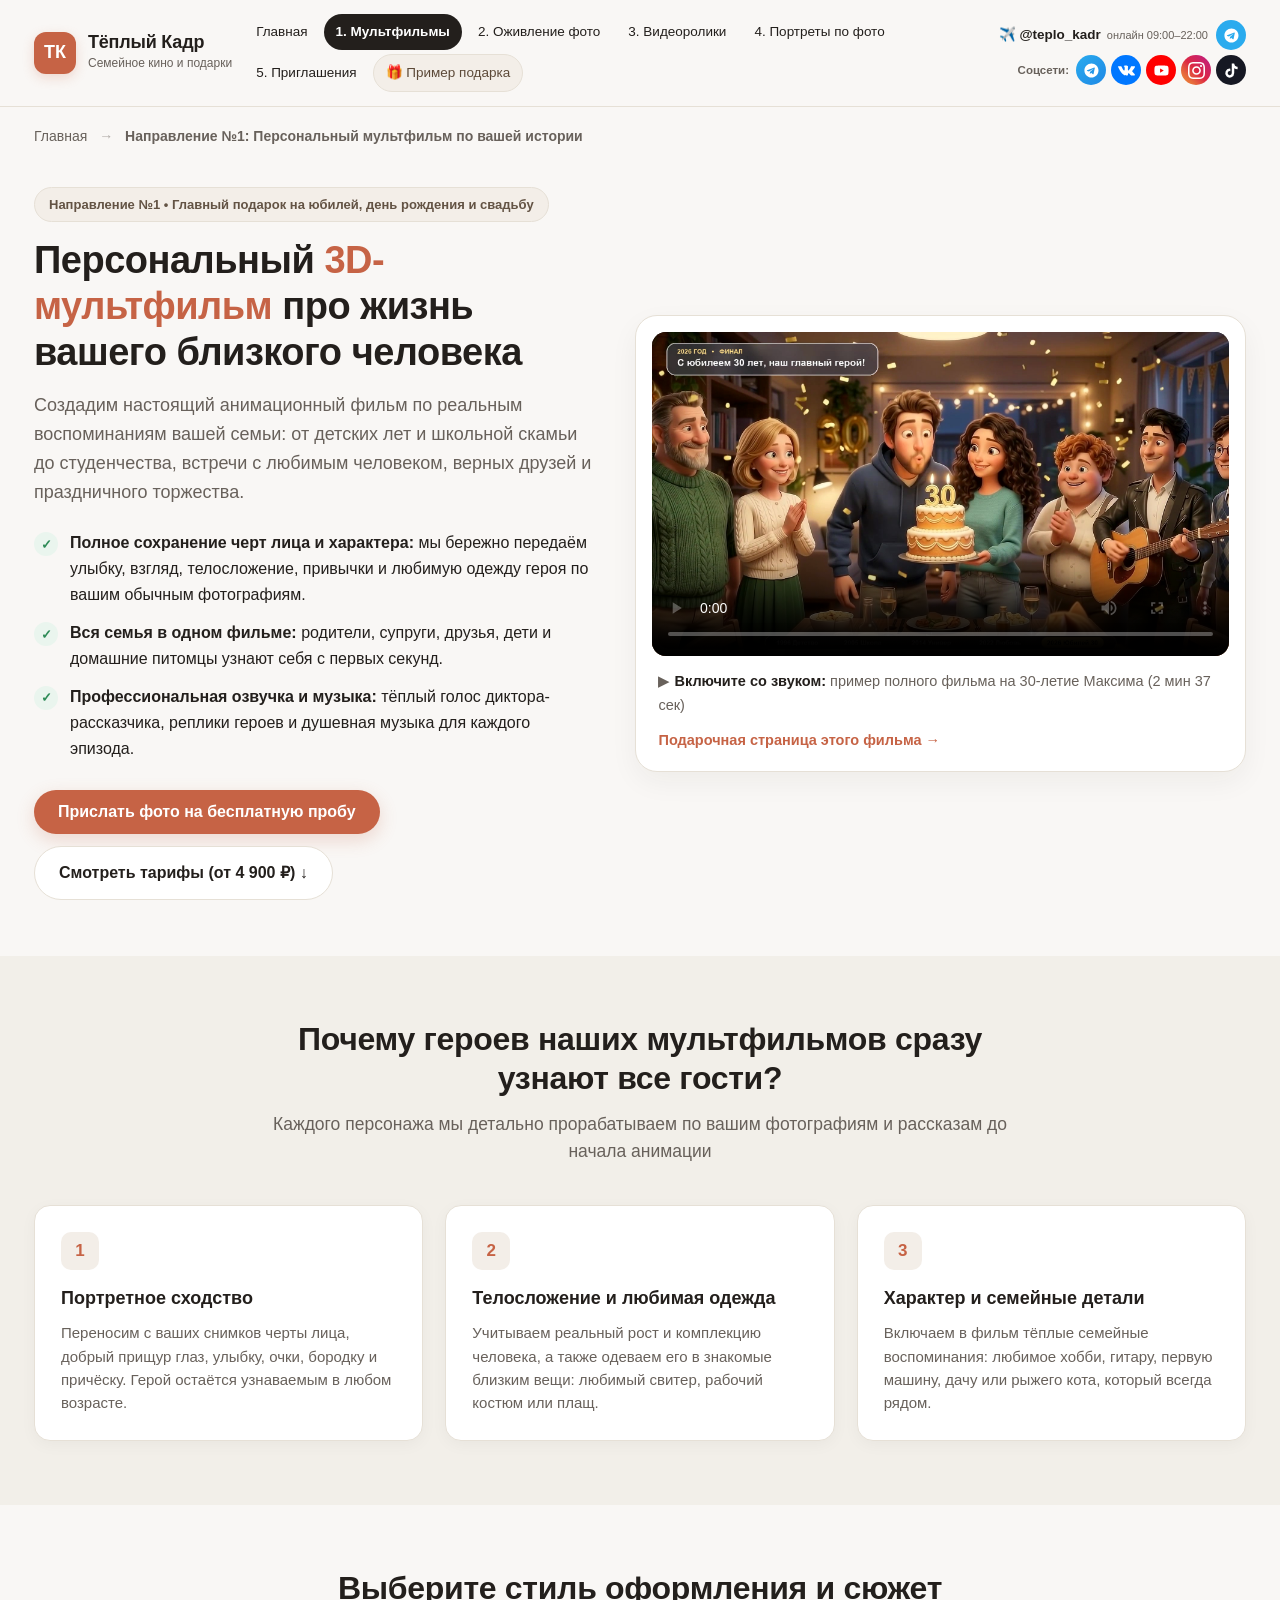
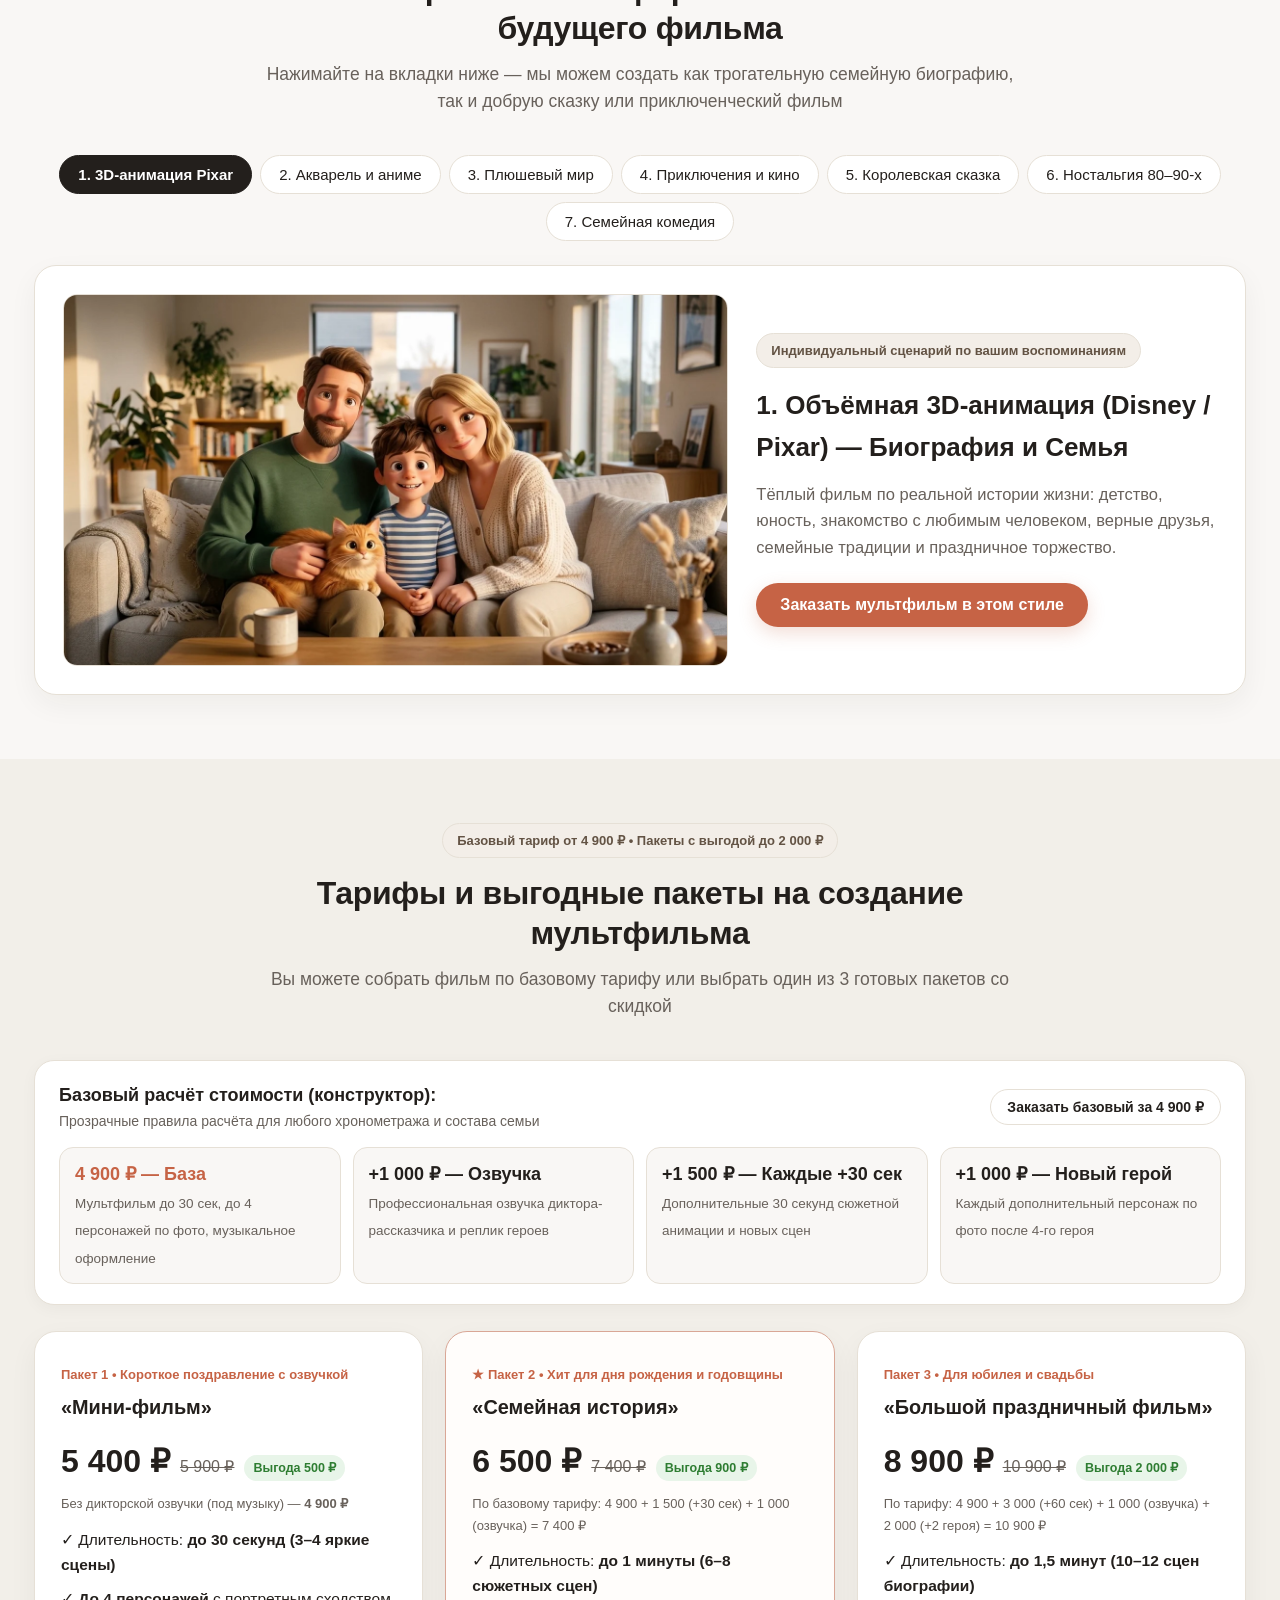
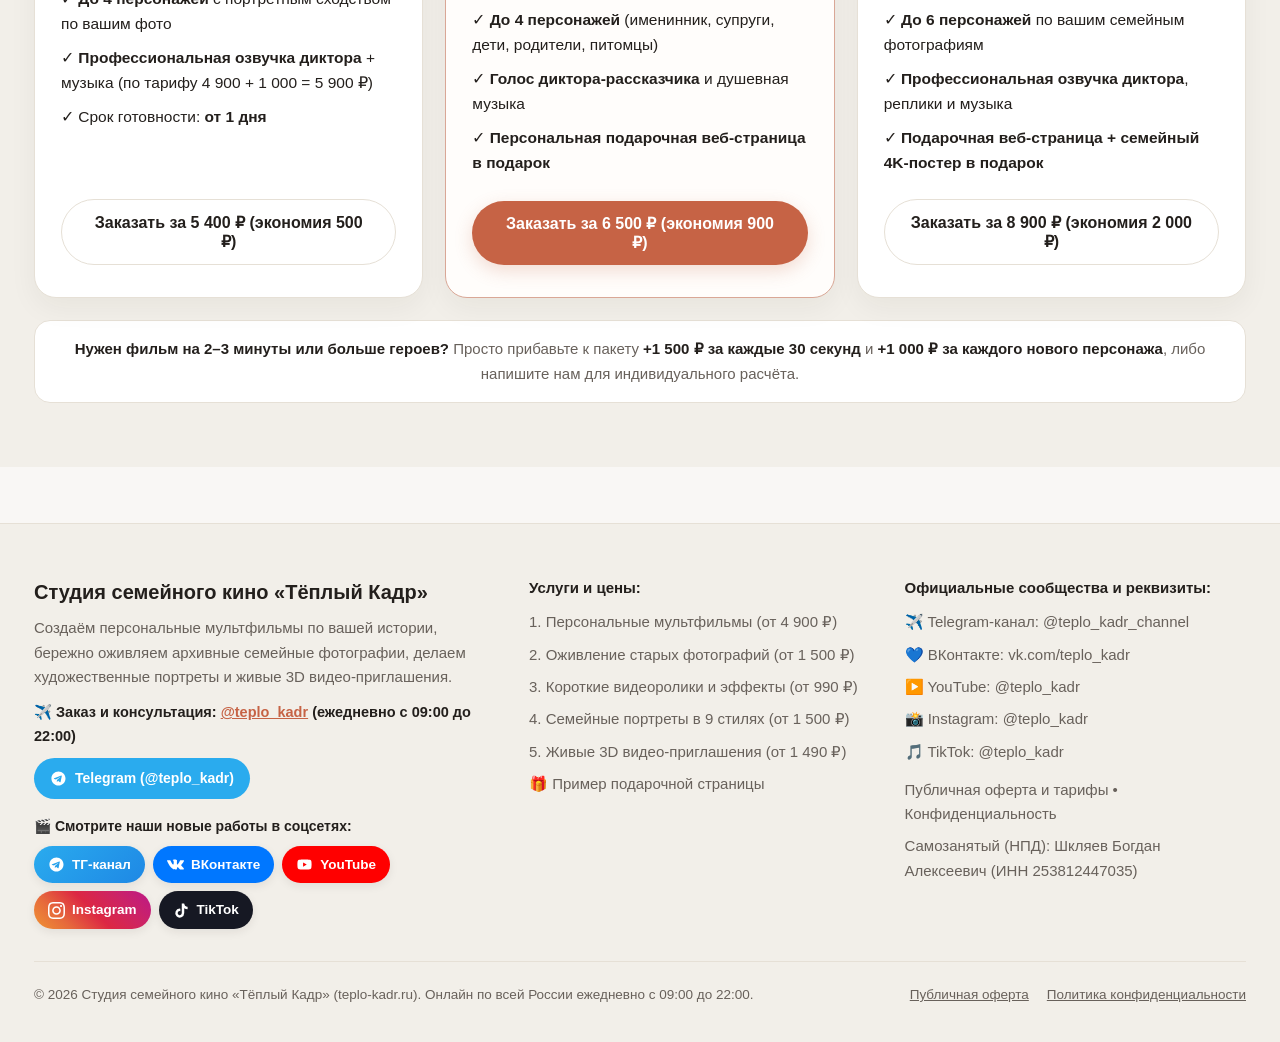
==== commit 012bfe08: "Добавлена ИИ-оговорка в оферту и политику, убраны формулировки про 100% сходство" ====
--- a/cartoon.html
+++ b/cartoon.html
@@ -4,7 +4,7 @@
   <meta charset="UTF-8" />
   <meta name="viewport" content="width=device-width, initial-scale=1.0" />
   <title>Персональный мультфильм на заказ по фото и истории семьи — Студия «Тёплый Кадр»</title>
-  <meta name="description" content="Студия семейного кино «Тёплый Кадр» (Тепло Кадр): создадим персональный 3D-мультфильм по вашим фотографиям и истории жизни (Disney/Pixar, Акварель, Плюшевый мир, Приключения) со 100% портретным сходством и озвучкой." />
+  <meta name="description" content="Студия семейного кино «Тёплый Кадр» (Тепло Кадр): создадим персональный 3D-мультфильм по вашим фотографиям и истории жизни (Disney/Pixar, Акварель, Плюшевый мир, Приключения) с портретным сходством и озвучкой." />
   <meta name="keywords" content="студия создания ии мультфильмов, теплый кадр мультфильм, тепло кадр, заказать 3d мультфильм по фото, мультфильм на юбилей, персональный мультфильм на свадьбу" />
   <meta name="google-site-verification" content="XshtWCoL3C2zKbtHFyHXIjc1hRPlW5PC0cDnu9mbtik" />
   <meta name="robots" content="index, follow, max-image-preview:large, max-snippet:-1, max-video-preview:-1" />
@@ -12,7 +12,7 @@
   <meta property="og:type" content="website" />
   <meta property="og:site_name" content="Тёплый Кадр — Студия семейного кино и подарков" />
   <meta property="og:title" content="Персональный мультфильм на заказ по фото и истории семьи — Студия «Тёплый Кадр»" />
-  <meta property="og:description" content="Создадим персональный мультфильм по вашим фотографиям и биографии семьи со 100% сходством лиц, озвучкой диктора и подарочной страницей." />
+  <meta property="og:description" content="Создадим персональный мультфильм по вашим фотографиям и биографии семьи с портретным сходством, озвучкой диктора и подарочной страницей." />
   <meta property="og:url" content="https://teplo-kadr.ru/cartoon" />
   <meta property="og:image" content="https://teplo-kadr.ru/pixar_poster_1080p.jpg" />
   <meta property="og:locale" content="ru_RU" />
@@ -122,7 +122,7 @@
       <div class="pricing-grid">
         <div class="step-card">
           <div class="step-number">1</div>
-          <h4>Точное портретное сходство</h4>
+          <h4>Портретное сходство</h4>
           <p>Переносим с ваших снимков черты лица, добрый прищур глаз, улыбку, очки, бородку и причёску. Герой остаётся узнаваемым в любом возрасте.</p>
         </div>
         <div class="step-card">
@@ -373,7 +373,7 @@
         <button type="button" class="btn btn-telegram" onclick="sendLeadToTelegram()" style="width: 100%; justify-content: center; font-size: 15px; padding: 12px;"><svg class="msg-icon" viewBox="0 0 24 24" fill="currentColor"><path d="M11.94 2C6.45 2 2 6.45 2 11.94s4.45 9.94 9.94 9.94 9.94-4.45 9.94-9.94S17.43 2 11.94 2zm4.66 6.81l-1.69 7.97c-.12.57-.46.71-.93.44l-2.58-1.9-1.24 1.2c-.14.14-.26.26-.53.26l.19-2.63 4.78-4.32c.21-.18-.05-.29-.32-.11L8.36 13.4l-2.55-.8c-.55-.17-.56-.55.12-.82l9.96-3.84c.46-.17.86.11.71.87z"/></svg> Отправить заявку в Telegram (@teplo_kadr)</button>
       </div>
       <div class="legal-consent-note">
-        Отправляя заявку, вы соглашаетесь с условиями <a href="/oferta">Публичной оферты</a> и <a href="/privacy">Политики конфиденциальности</a>.
+        Отправляя заявку, вы соглашаетесь с условиями <a href="/oferta">Публичной оферты</a> (включая правила создания ИИ-контента) и <a href="/privacy">Политики конфиденциальности</a>.
       </div>
     </div>
   </div>
--- a/styles.css
+++ b/styles.css
@@ -1244,6 +1244,9 @@
   .footer-grid {
     grid-template-columns: 1fr;
   }
+  .hero-grid > div:last-child {
+    order: -1;
+  }
   .hero h1 {
     font-size: 30px;
   }
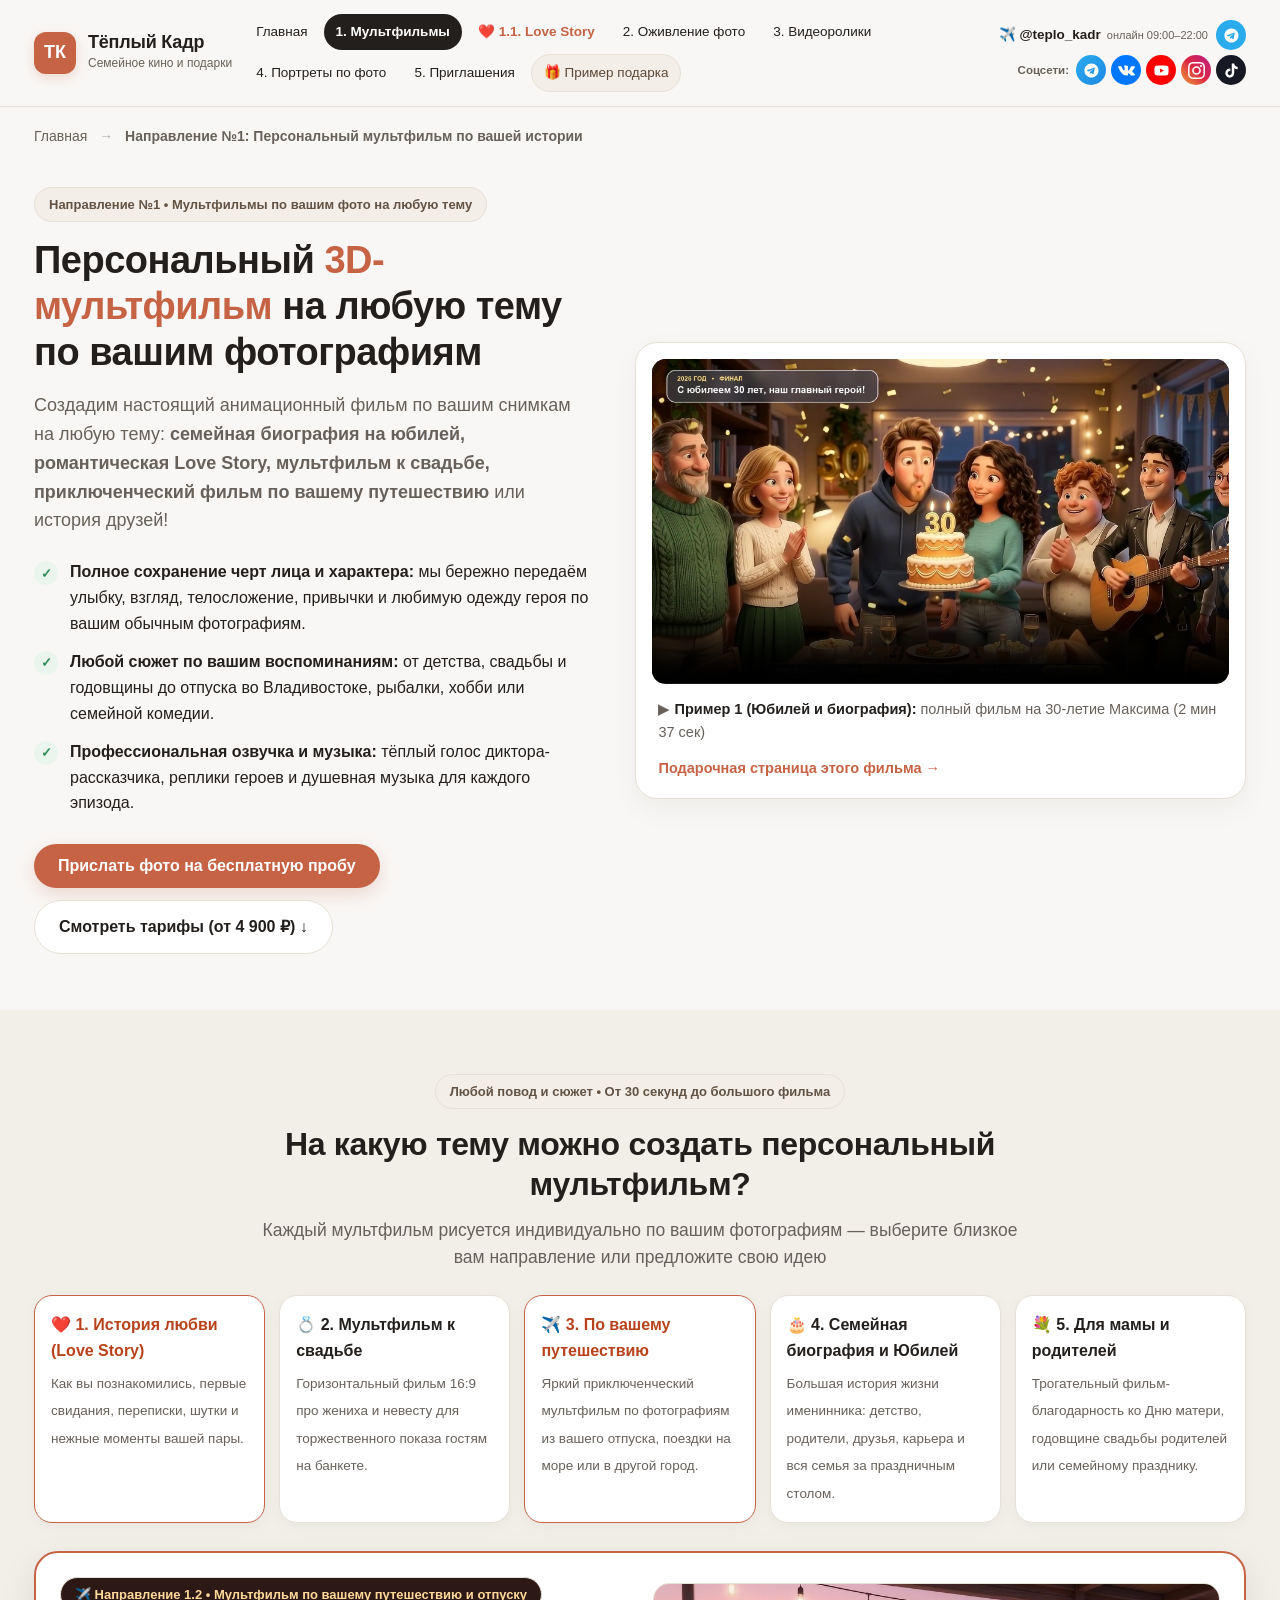
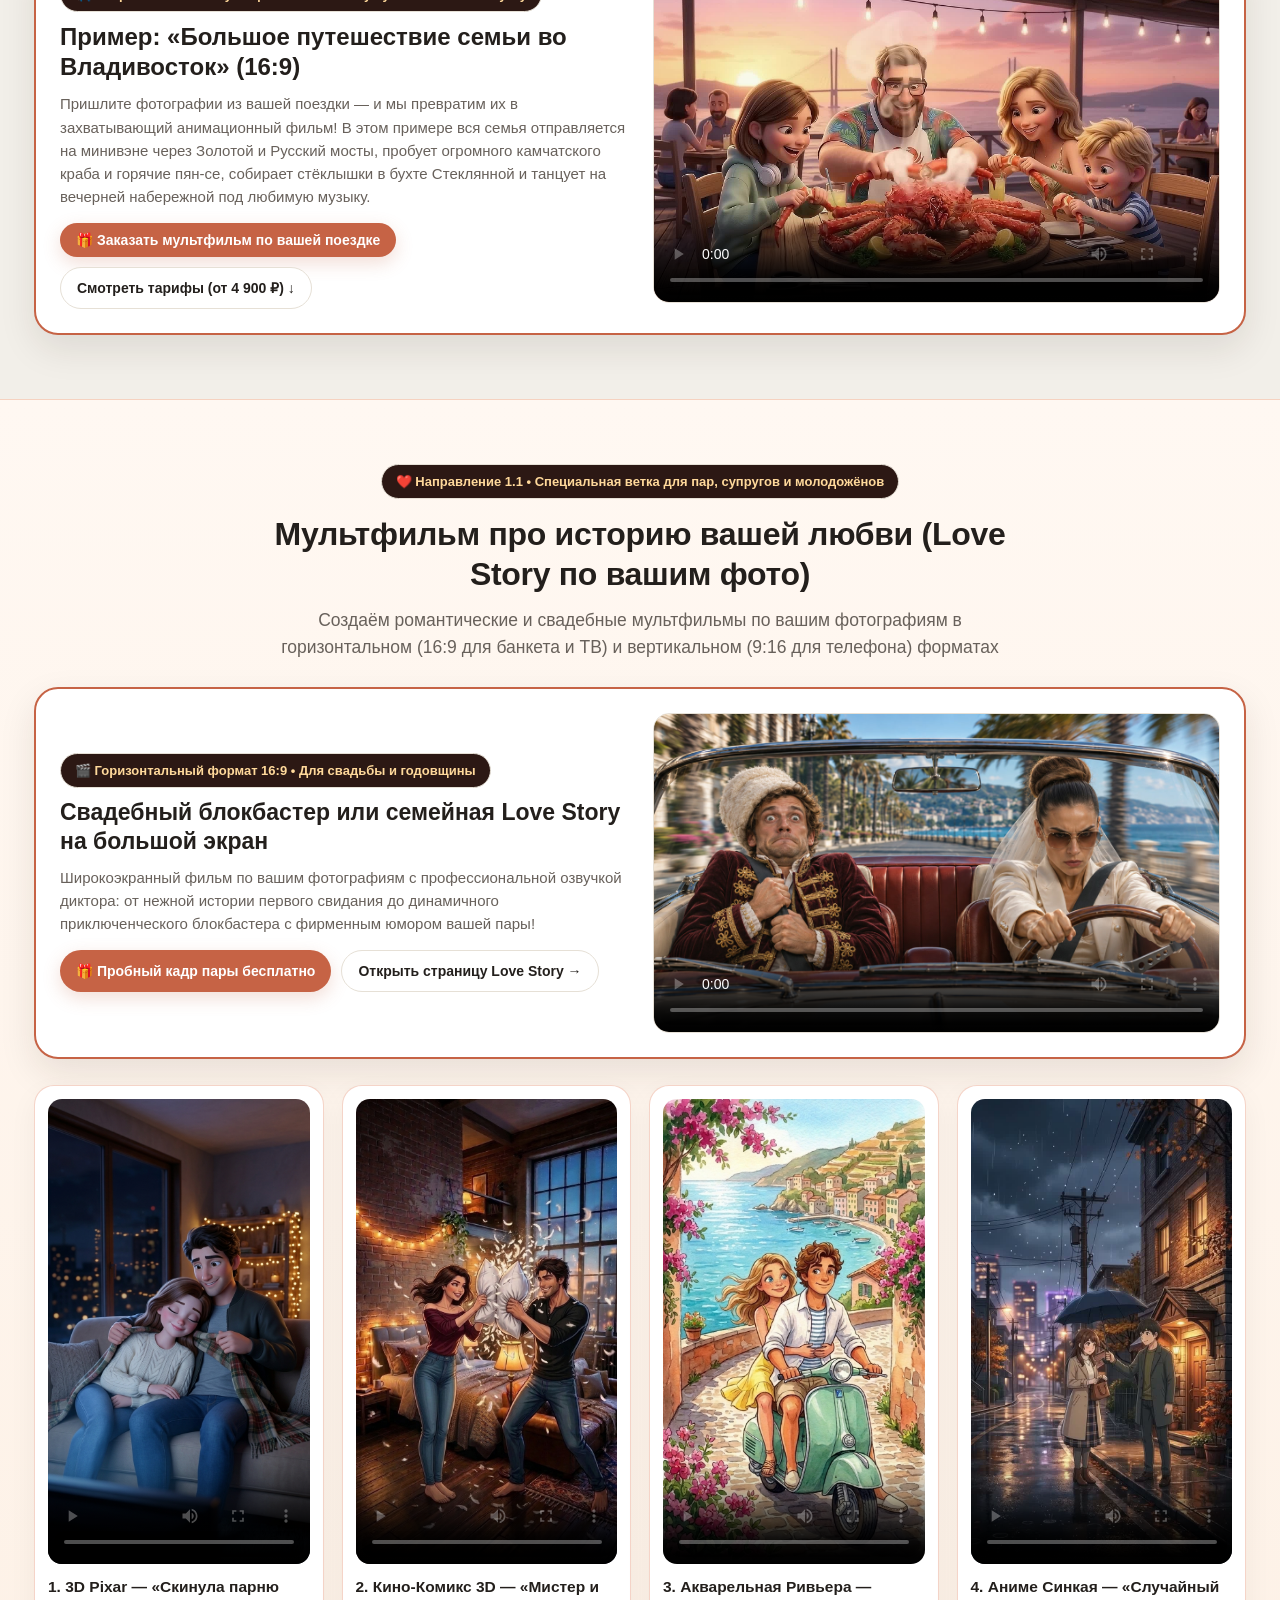
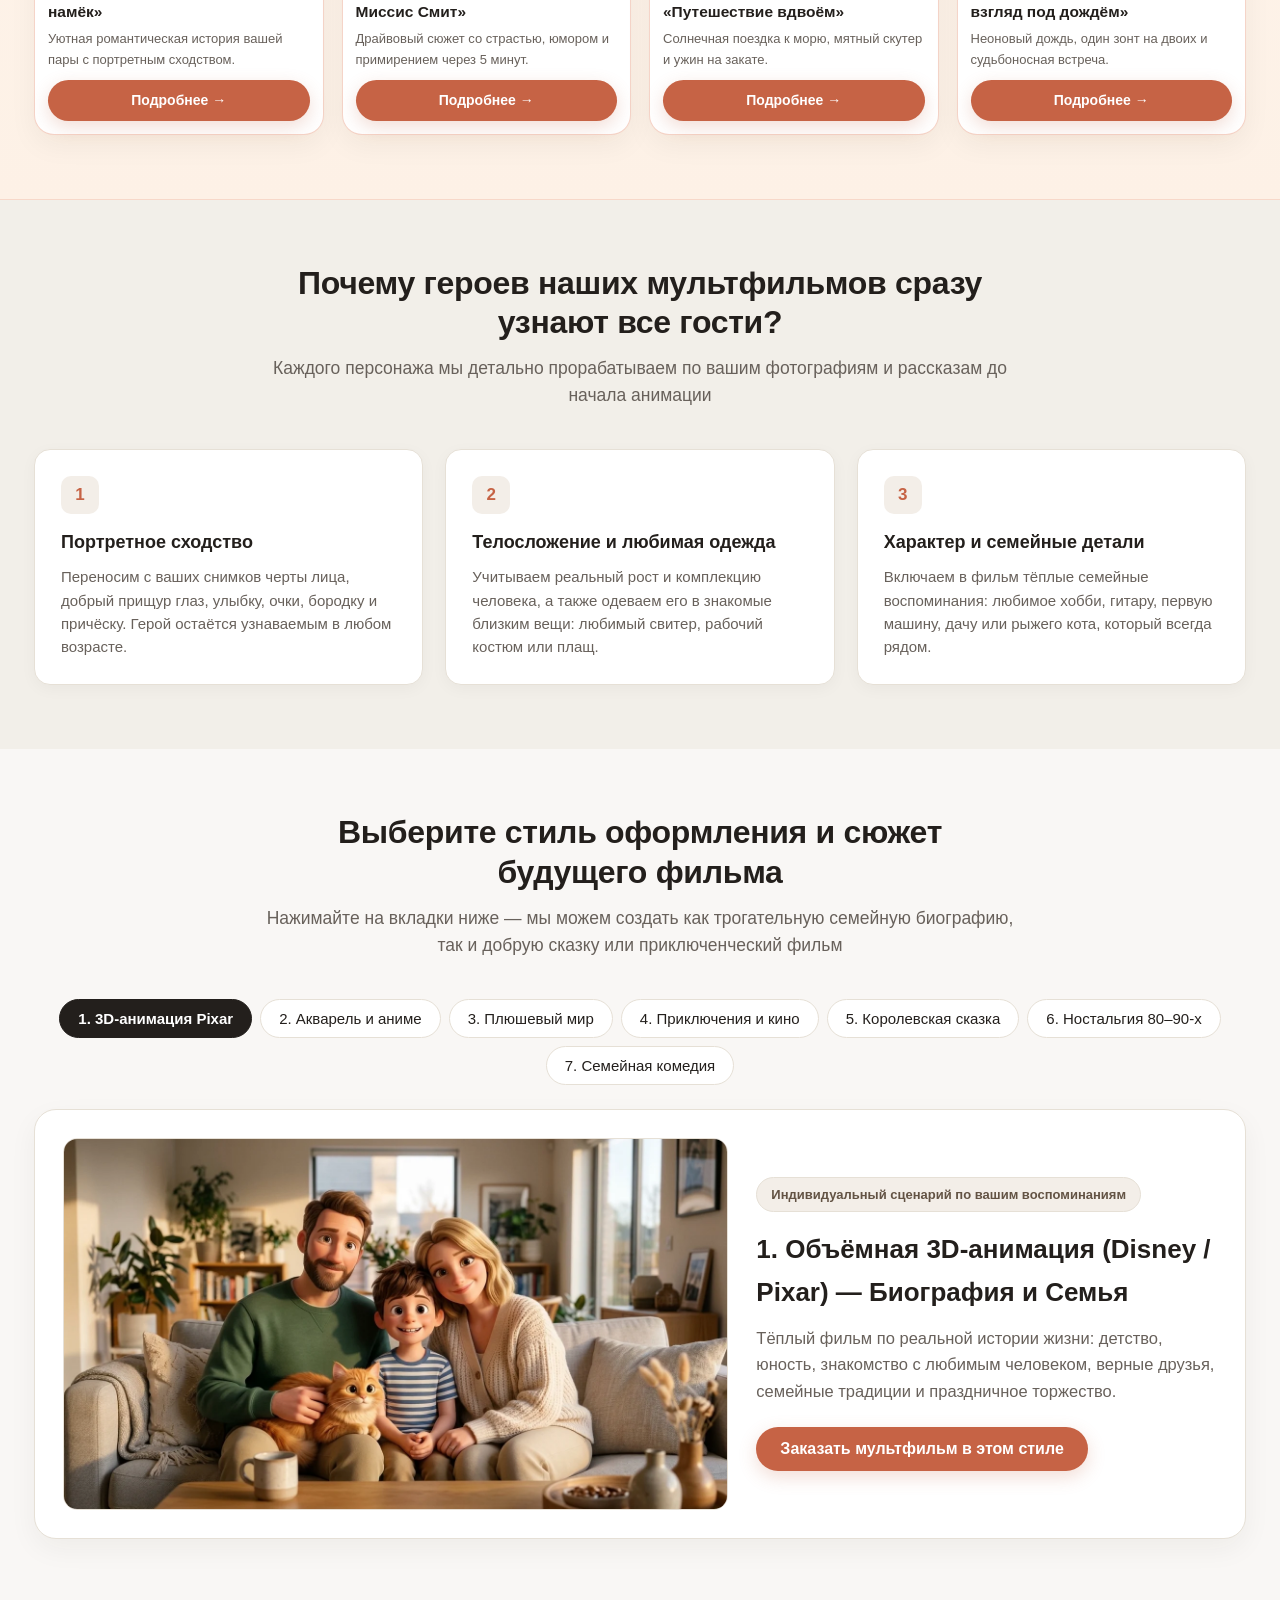
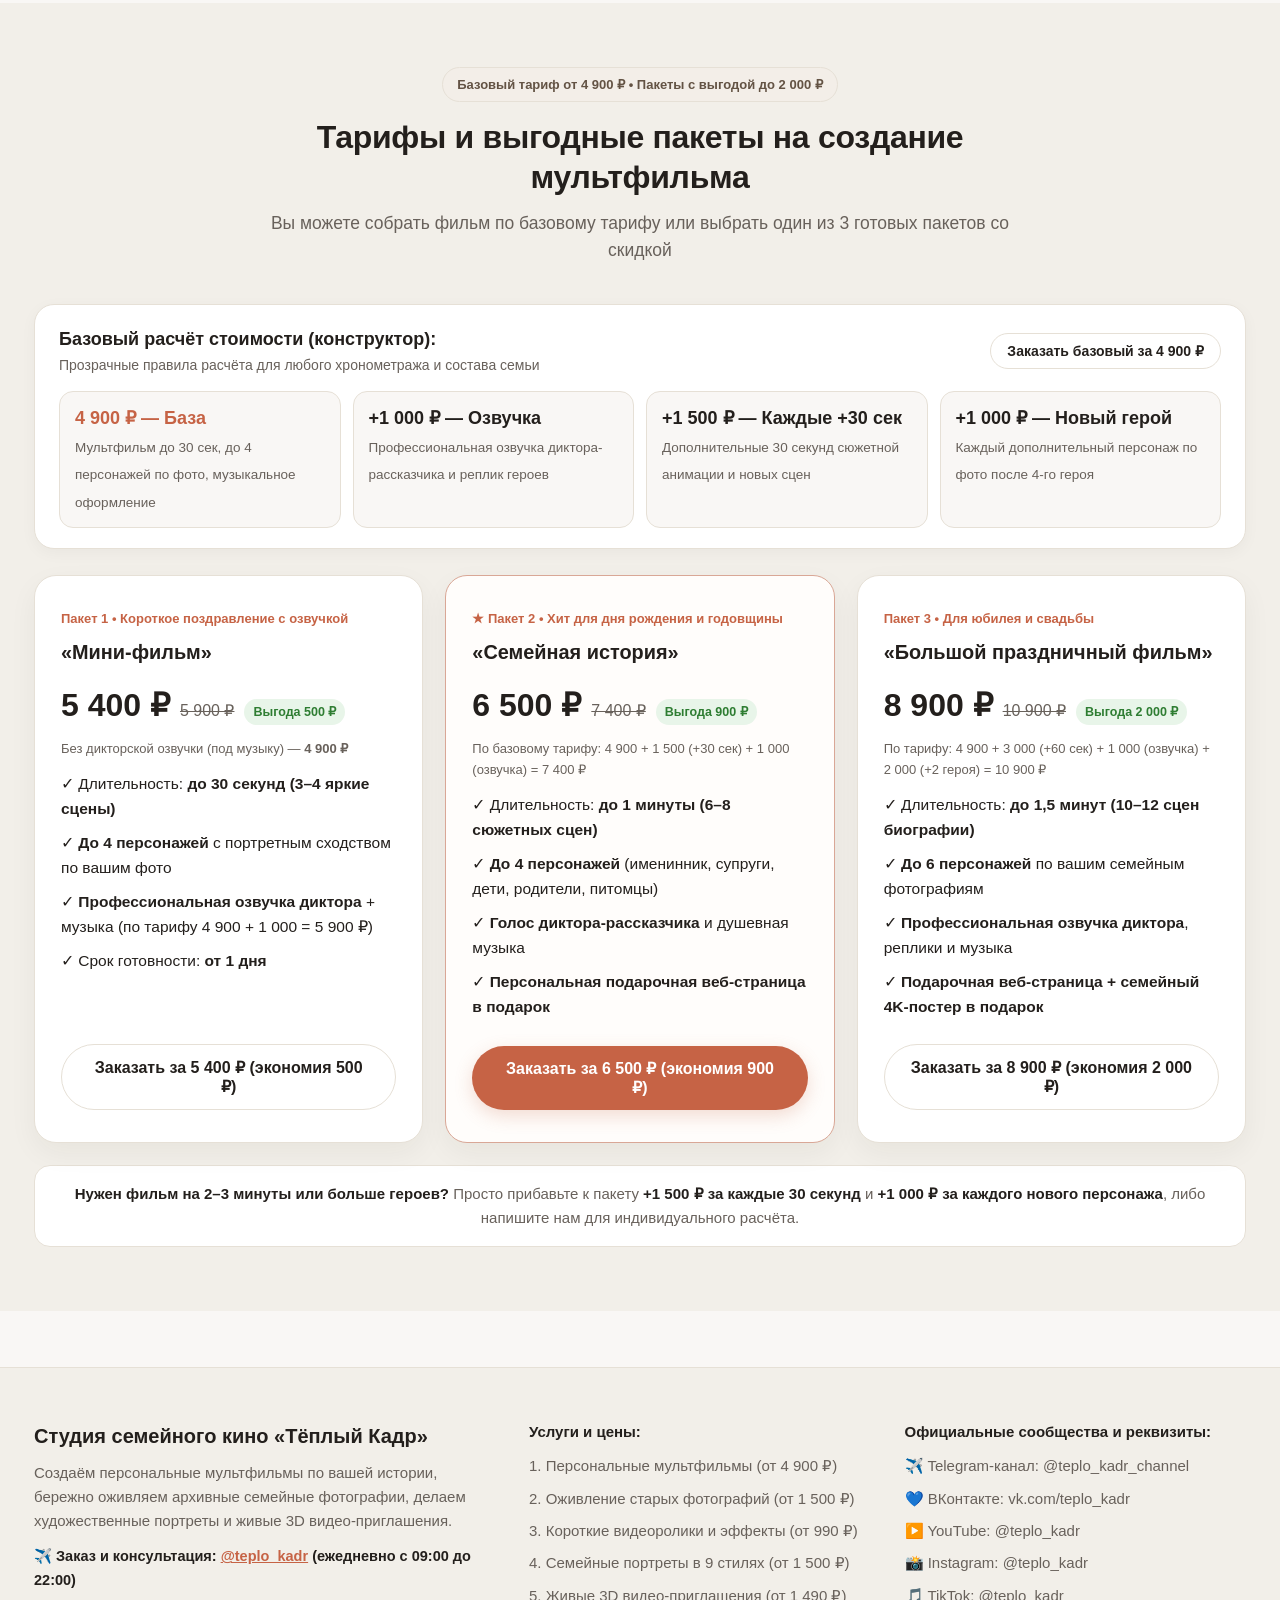
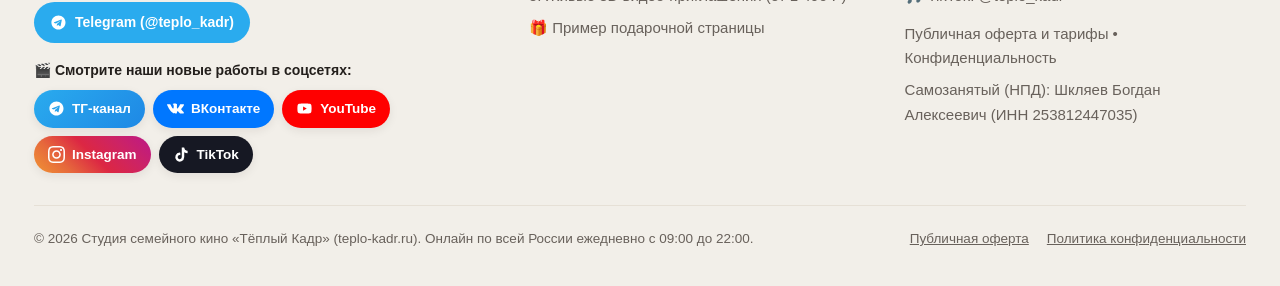
==== commit 37c15831: "Add Love Story service, Wedding Blockbuster 16:9, Vladivostok travel film, and 5-slide auto swipe ba" ====
--- a/cartoon.html
+++ b/cartoon.html
@@ -40,6 +40,7 @@
       <nav class="nav-links">
         <a href="/">Главная</a>
         <a href="/cartoon" class="active">1. Мультфильмы</a>
+        <a href="/love-story" style="color: var(--accent-warm); font-weight: 700;">❤️ 1.1. Love Story</a>
         <a href="/photo-alive">2. Оживление фото</a>
         <a href="/video-edit">3. Видеоролики</a>
         <a href="/photoshoot">4. Портреты по фото</a>
@@ -75,10 +76,10 @@
   <section class="hero">
     <div class="container hero-grid">
       <div>
-        <span class="pill-tag">Направление №1 • Главный подарок на юбилей, день рождения и свадьбу</span>
-        <h1>Персональный <span>3D-мультфильм</span> про жизнь вашего близкого человека</h1>
+        <span class="pill-tag">Направление №1 • Мультфильмы по вашим фото на любую тему</span>
+        <h1>Персональный <span>3D-мультфильм</span> на любую тему по вашим фотографиям</h1>
         <p class="lead">
-          Создадим настоящий анимационный фильм по реальным воспоминаниям вашей семьи: от детских лет и школьной скамьи до студенчества, встречи с любимым человеком, верных друзей и праздничного торжества.
+          Создадим настоящий анимационный фильм по вашим снимкам на любую тему: <strong>семейная биография на юбилей, романтическая Love Story, мультфильм к свадьбе, приключенческий фильм по вашему путешествию</strong> или история друзей!
         </p>
         <ul class="hero-benefits">
           <li>
@@ -87,7 +88,7 @@
           </li>
           <li>
             <span class="check-icon">✓</span>
-            <span><strong>Вся семья в одном фильме:</strong> родители, супруги, друзья, дети и домашние питомцы узнают себя с первых секунд.</span>
+            <span><strong>Любой сюжет по вашим воспоминаниям:</strong> от детства, свадьбы и годовщины до отпуска во Владивостоке, рыбалки, хобби или семейной комедии.</span>
           </li>
           <li>
             <span class="check-icon">✓</span>
@@ -105,8 +106,148 @@
           <source src="media/pixar_max30_1080p.mp4" type="video/mp4" />
         </video>
         <div class="video-caption">
-          <span>▶ <strong>Включите со звуком:</strong> пример полного фильма на 30-летие Максима (2 мин 37 сек)</span>
+          <span>▶ <strong>Пример 1 (Юбилей и биография):</strong> полный фильм на 30-летие Максима (2 мин 37 сек)</span>
           <a href="/gift-max30">Подарочная страница этого фильма →</a>
+        </div>
+      </div>
+    </div>
+  </section>
+
+  <!-- ТЕМЫ МУЛЬТФИЛЬМОВ + ПРИМЕР ФИЛЬМА ПО ПУТЕШЕСТВИЮ (ВЛАДИВОСТОК) -->
+  <section class="section section-alt" id="cartoon-themes">
+    <div class="container">
+      <div class="section-header" style="margin-bottom: 24px;">
+        <span class="pill-tag">Любой повод и сюжет • От 30 секунд до большого фильма</span>
+        <h2>На какую тему можно создать персональный мультфильм?</h2>
+        <p>Каждый мультфильм рисуется индивидуально по вашим фотографиям — выберите близкое вам направление или предложите свою идею</p>
+      </div>
+
+      <div style="display: grid; grid-template-columns: repeat(auto-fit, minmax(220px, 1fr)); gap: 14px; margin-bottom: 28px;">
+        <a href="#love-story" style="background: #FFFFFF; border: 1.5px solid var(--accent-warm); border-radius: 18px; padding: 16px; text-decoration: none; color: var(--text-main); box-shadow: var(--shadow-sm);">
+          <strong style="display: block; font-size: 16px; color: #B8421B; margin-bottom: 5px;">❤️ 1. История любви (Love Story)</strong>
+          <span style="font-size: 13.5px; color: var(--text-muted);">Как вы познакомились, первые свидания, переписки, шутки и нежные моменты вашей пары.</span>
+        </a>
+        <a href="#love-story" style="background: #FFFFFF; border: 1px solid var(--border-soft); border-radius: 18px; padding: 16px; text-decoration: none; color: var(--text-main); box-shadow: var(--shadow-sm);">
+          <strong style="display: block; font-size: 16px; margin-bottom: 5px;">💍 2. Мультфильм к свадьбе</strong>
+          <span style="font-size: 13.5px; color: var(--text-muted);">Горизонтальный фильм 16:9 про жениха и невесту для торжественного показа гостям на банкете.</span>
+        </a>
+        <a href="#travel-movie" style="background: #FFFFFF; border: 1.5px solid var(--accent-warm); border-radius: 18px; padding: 16px; text-decoration: none; color: var(--text-main); box-shadow: var(--shadow-sm);">
+          <strong style="display: block; font-size: 16px; color: #B8421B; margin-bottom: 5px;">✈️ 3. По вашему путешествию</strong>
+          <span style="font-size: 13.5px; color: var(--text-muted);">Яркий приключенческий мультфильм по фотографиям из вашего отпуска, поездки на море или в другой город.</span>
+        </a>
+        <a href="/gift-max30" style="background: #FFFFFF; border: 1px solid var(--border-soft); border-radius: 18px; padding: 16px; text-decoration: none; color: var(--text-main); box-shadow: var(--shadow-sm);">
+          <strong style="display: block; font-size: 16px; margin-bottom: 5px;">🎂 4. Семейная биография и Юбилей</strong>
+          <span style="font-size: 13.5px; color: var(--text-muted);">Большая история жизни именинника: детство, родители, друзья, карьера и вся семья за праздничным столом.</span>
+        </a>
+        <a href="/mothers-day" style="background: #FFFFFF; border: 1px solid var(--border-soft); border-radius: 18px; padding: 16px; text-decoration: none; color: var(--text-main); box-shadow: var(--shadow-sm);">
+          <strong style="display: block; font-size: 16px; margin-bottom: 5px;">💐 5. Для мамы и родителей</strong>
+          <span style="font-size: 13.5px; color: var(--text-muted);">Трогательный фильм-благодарность ко Дню матери, годовщине свадьбы родителей или семейному празднику.</span>
+        </a>
+      </div>
+
+      <!-- ВЫДЕЛЕННЫЙ ПРИМЕР 1.2: МУЛЬТФИЛЬМ ПО ПУТЕШЕСТВИЮ (ВЛАДИВОСТОК) -->
+      <div id="travel-movie" style="background: #FFFFFF; border: 2px solid var(--accent-warm); border-radius: 24px; padding: 24px; box-shadow: 0 14px 36px rgba(44, 26, 16, 0.10); display: grid; grid-template-columns: repeat(auto-fit, minmax(300px, 1fr)); gap: 26px; align-items: center;">
+        <div>
+          <span class="pill-tag" style="background: #2C1814; color: #FFD99B; margin-bottom: 10px;">✈️ Направление 1.2 • Мультфильм по вашему путешествию и отпуску</span>
+          <h3 style="font-size: 24px; margin-bottom: 10px; line-height: 1.25;">Пример: «Большое путешествие семьи во Владивосток» (16:9)</h3>
+          <p style="font-size: 15px; color: var(--text-muted); line-height: 1.55; margin-bottom: 14px;">
+            Пришлите фотографии из вашей поездки — и мы превратим их в захватывающий анимационный фильм! В этом примере вся семья отправляется на минивэне через Золотой и Русский мосты, пробует огромного камчатского краба и горячие пян-се, собирает стёклышки в бухте Стеклянной и танцует на вечерней набережной под любимую музыку.
+          </p>
+          <div style="display: flex; gap: 10px; flex-wrap: wrap;">
+            <button class="btn btn-primary btn-sm" onclick="openOrderModal('Мультфильм по путешествию', 'Фильм по фотографиям из отпуска + бесплатный пробный кадр')">🎁 Заказать мультфильм по вашей поездке</button>
+            <a href="#pricing" class="btn btn-outline btn-sm">Смотреть тарифы (от 4 900 ₽) ↓</a>
+          </div>
+        </div>
+        <div style="border-radius: 16px; overflow: hidden; background: #181412; border: 1px solid var(--border-soft);">
+          <video controls playsinline preload="metadata" poster="media/vladivostok_poster_16x9.jpg" style="width: 100%; aspect-ratio: 16 / 9; display: block; object-fit: cover;">
+            <source src="media/vladivostok_travel_16x9.mp4" type="video/mp4" />
+          </video>
+        </div>
+      </div>
+    </div>
+  </section>
+
+  <!-- ОТВЕТВЛЕНИЕ 1.1: МУЛЬТФИЛЬМ ПРО ИСТОРИЮ ВАШЕЙ ЛЮБВИ (LOVE STORY 16:9 И 9:16) -->
+  <section class="section" id="love-story" style="background: linear-gradient(180deg, #FFF8F2 0%, #FDF1E6 100%); border-top: 1px solid rgba(217, 102, 58, 0.22); border-bottom: 1px solid rgba(217, 102, 58, 0.22);">
+    <div class="container">
+      <div class="section-header" style="margin-bottom: 26px;">
+        <span class="pill-tag" style="background: #2C1814; color: #FFD99B;">❤️ Направление 1.1 • Специальная ветка для пар, супругов и молодожёнов</span>
+        <h2>Мультфильм про историю вашей любви (Love Story по вашим фото)</h2>
+        <p>Создаём романтические и свадебные мультфильмы по вашим фотографиям в горизонтальном (16:9 для банкета и ТВ) и вертикальном (9:16 для телефона) форматах</p>
+      </div>
+
+      <!-- ГОРИЗОНТАЛЬНОЕ ВИДЕО 16:9 -->
+      <div style="background: #FFFFFF; border: 2px solid var(--accent-warm); border-radius: 24px; padding: 24px; margin-bottom: 26px; box-shadow: 0 14px 36px rgba(44, 26, 16, 0.10); display: grid; grid-template-columns: repeat(auto-fit, minmax(300px, 1fr)); gap: 26px; align-items: center;">
+        <div>
+          <span class="pill-tag" style="background: #2C1814; color: #FFD99B; margin-bottom: 10px;">🎬 Горизонтальный формат 16:9 • Для свадьбы и годовщины</span>
+          <h3 style="font-size: 23px; margin-bottom: 10px; line-height: 1.25;">Свадебный блокбастер или семейная Love Story на большой экран</h3>
+          <p style="font-size: 15px; color: var(--text-muted); line-height: 1.55; margin-bottom: 14px;">
+            Широкоэкранный фильм по вашим фотографиям с профессиональной озвучкой диктора: от нежной истории первого свидания до динамичного приключенческого блокбастера с фирменным юмором вашей пары!
+          </p>
+          <div style="display: flex; gap: 10px; flex-wrap: wrap;">
+            <button class="btn btn-primary btn-sm" onclick="openOrderModal('Мультфильм Love Story (Направление 1.1)', 'Горизонтальный фильм 16:9 + бесплатный пробный кадр')">🎁 Пробный кадр пары бесплатно</button>
+            <a href="/love-story" class="btn btn-outline btn-sm">Открыть страницу Love Story →</a>
+          </div>
+        </div>
+        <div style="border-radius: 16px; overflow: hidden; background: #181412; border: 1px solid var(--border-soft);">
+          <video controls playsinline preload="metadata" poster="media/love_stories/00_horizontal_poster_16x9.jpg" style="width: 100%; aspect-ratio: 16 / 9; display: block; object-fit: cover;">
+            <source src="media/love_stories/00_horizontal_love_story_16x9.mp4" type="video/mp4" />
+          </video>
+        </div>
+      </div>
+
+      <!-- 4 ВЕРТИКАЛЬНЫХ ПРИМЕРА 9:16 -->
+      <div style="display: grid; grid-template-columns: repeat(auto-fit, minmax(230px, 1fr)); gap: 18px;">
+        <div style="background: #FFFFFF; border-radius: 20px; padding: 13px; border: 1px solid rgba(217, 102, 58, 0.28); box-shadow: var(--shadow-card); display: flex; flex-direction: column; justify-content: space-between;">
+          <div>
+            <div style="border-radius: 14px; overflow: hidden; aspect-ratio: 9 / 16; background: #181412; margin-bottom: 10px;">
+              <video controls playsinline preload="metadata" poster="media/love_stories/01_poster.jpg" style="width: 100%; height: 100%; object-fit: cover; display: block;">
+                <source src="media/love_stories/01_pixar_hook.mp4" type="video/mp4" />
+              </video>
+            </div>
+            <strong style="display: block; font-size: 15.5px; margin-bottom: 4px;">1. 3D Pixar — «Скинула парню намёк»</strong>
+            <span style="font-size: 13px; color: var(--text-muted); display: block; margin-bottom: 10px;">Уютная романтическая история вашей пары с портретным сходством.</span>
+          </div>
+          <a href="/love-story" class="btn btn-primary btn-sm" style="width: 100%; justify-content: center;">Подробнее →</a>
+        </div>
+
+        <div style="background: #FFFFFF; border-radius: 20px; padding: 13px; border: 1px solid rgba(217, 102, 58, 0.28); box-shadow: var(--shadow-card); display: flex; flex-direction: column; justify-content: space-between;">
+          <div>
+            <div style="border-radius: 14px; overflow: hidden; aspect-ratio: 9 / 16; background: #181412; margin-bottom: 10px;">
+              <video controls playsinline preload="metadata" poster="media/love_stories/02_poster.jpg" style="width: 100%; height: 100%; object-fit: cover; display: block;">
+                <source src="media/love_stories/02_smith_comic.mp4" type="video/mp4" />
+              </video>
+            </div>
+            <strong style="display: block; font-size: 15.5px; margin-bottom: 4px;">2. Кино-Комикс 3D — «Мистер и Миссис Смит»</strong>
+            <span style="font-size: 13px; color: var(--text-muted); display: block; margin-bottom: 10px;">Драйвовый сюжет со страстью, юмором и примирением через 5 минут.</span>
+          </div>
+          <a href="/love-story" class="btn btn-primary btn-sm" style="width: 100%; justify-content: center;">Подробнее →</a>
+        </div>
+
+        <div style="background: #FFFFFF; border-radius: 20px; padding: 13px; border: 1px solid rgba(217, 102, 58, 0.28); box-shadow: var(--shadow-card); display: flex; flex-direction: column; justify-content: space-between;">
+          <div>
+            <div style="border-radius: 14px; overflow: hidden; aspect-ratio: 9 / 16; background: #181412; margin-bottom: 10px;">
+              <video controls playsinline preload="metadata" poster="media/love_stories/03_poster.jpg" style="width: 100%; height: 100%; object-fit: cover; display: block;">
+                <source src="media/love_stories/03_riviera_watercolor.mp4" type="video/mp4" />
+              </video>
+            </div>
+            <strong style="display: block; font-size: 15.5px; margin-bottom: 4px;">3. Акварельная Ривьера — «Путешествие вдвоём»</strong>
+            <span style="font-size: 13px; color: var(--text-muted); display: block; margin-bottom: 10px;">Солнечная поездка к морю, мятный скутер и ужин на закате.</span>
+          </div>
+          <a href="/love-story" class="btn btn-primary btn-sm" style="width: 100%; justify-content: center;">Подробнее →</a>
+        </div>
+
+        <div style="background: #FFFFFF; border-radius: 20px; padding: 13px; border: 1px solid rgba(217, 102, 58, 0.28); box-shadow: var(--shadow-card); display: flex; flex-direction: column; justify-content: space-between;">
+          <div>
+            <div style="border-radius: 14px; overflow: hidden; aspect-ratio: 9 / 16; background: #181412; margin-bottom: 10px;">
+              <video controls playsinline preload="metadata" poster="media/love_stories/04_poster.jpg" style="width: 100%; height: 100%; object-fit: cover; display: block;">
+                <source src="media/love_stories/04_anime_rain.mp4" type="video/mp4" />
+              </video>
+            </div>
+            <strong style="display: block; font-size: 15.5px; margin-bottom: 4px;">4. Аниме Синкая — «Случайный взгляд под дождём»</strong>
+            <span style="font-size: 13px; color: var(--text-muted); display: block; margin-bottom: 10px;">Неоновый дождь, один зонт на двоих и судьбоносная встреча.</span>
+          </div>
+          <a href="/love-story" class="btn btn-primary btn-sm" style="width: 100%; justify-content: center;">Подробнее →</a>
         </div>
       </div>
     </div>
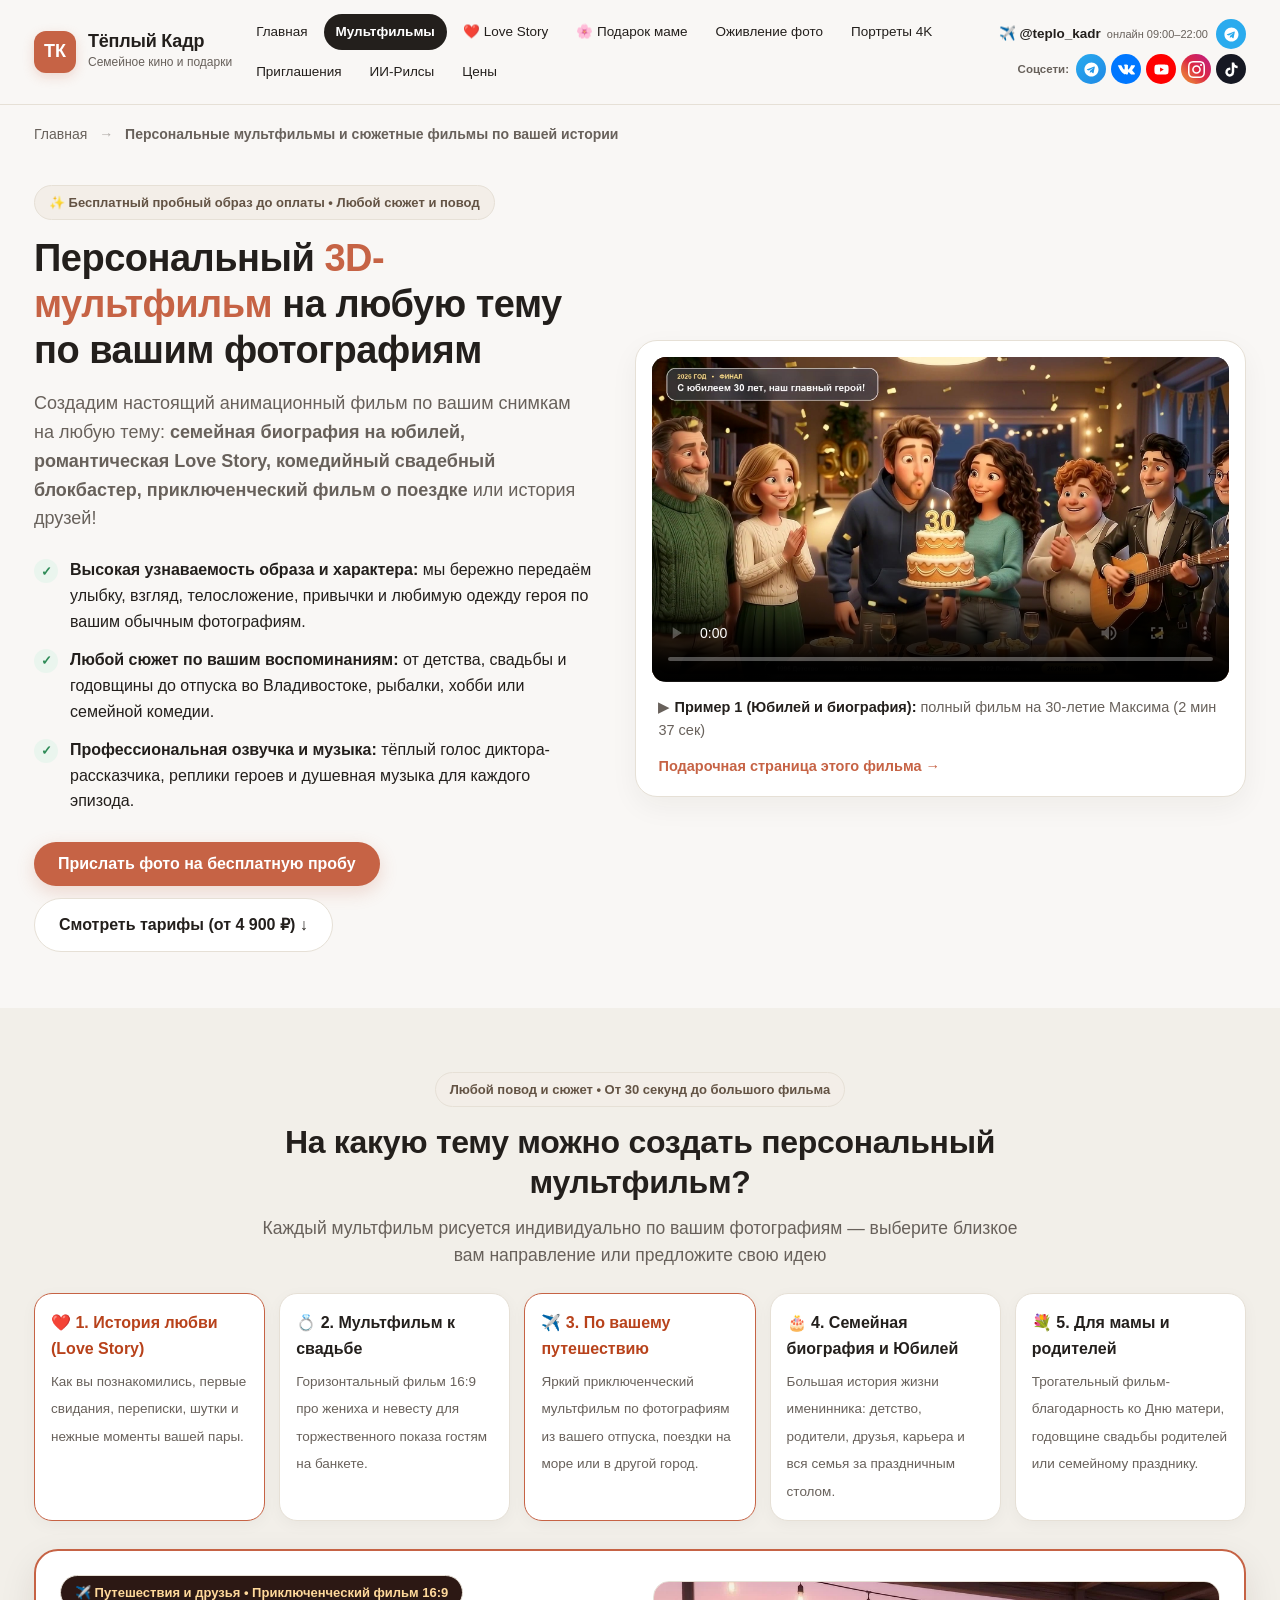
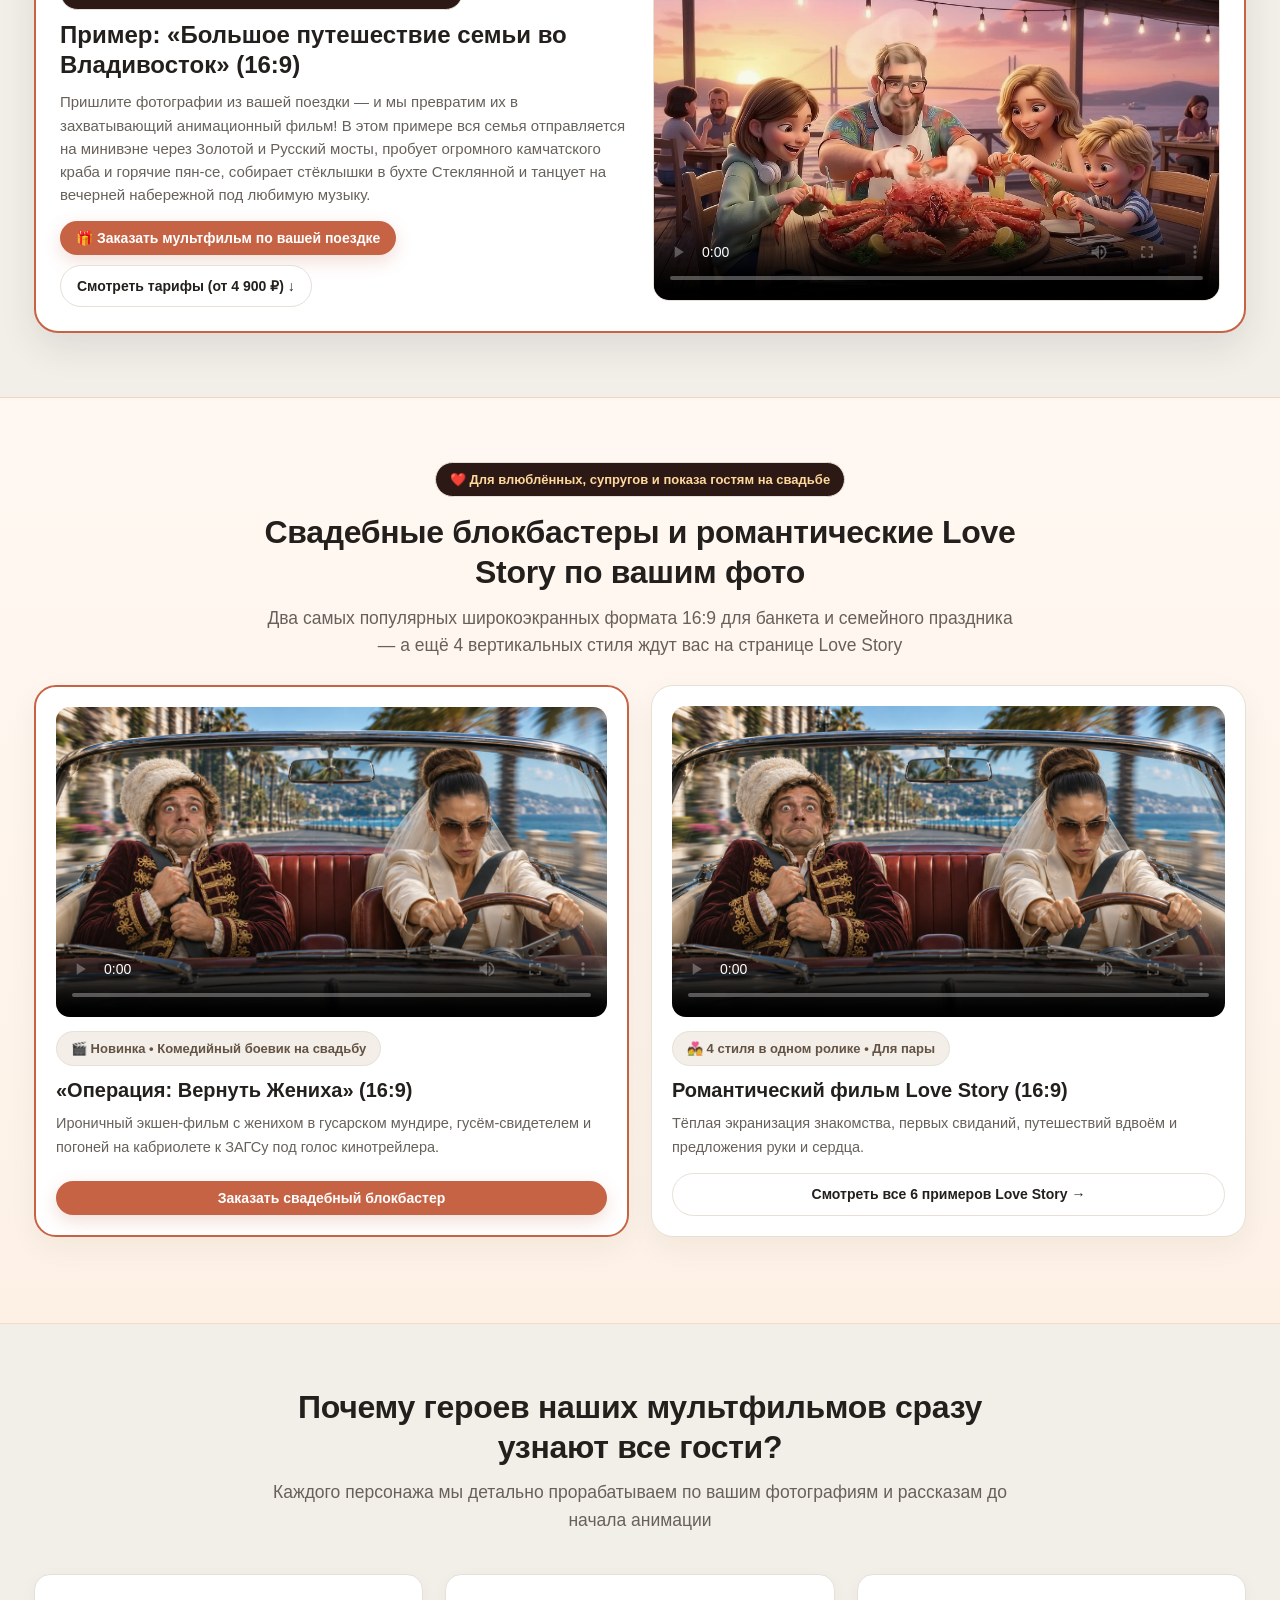
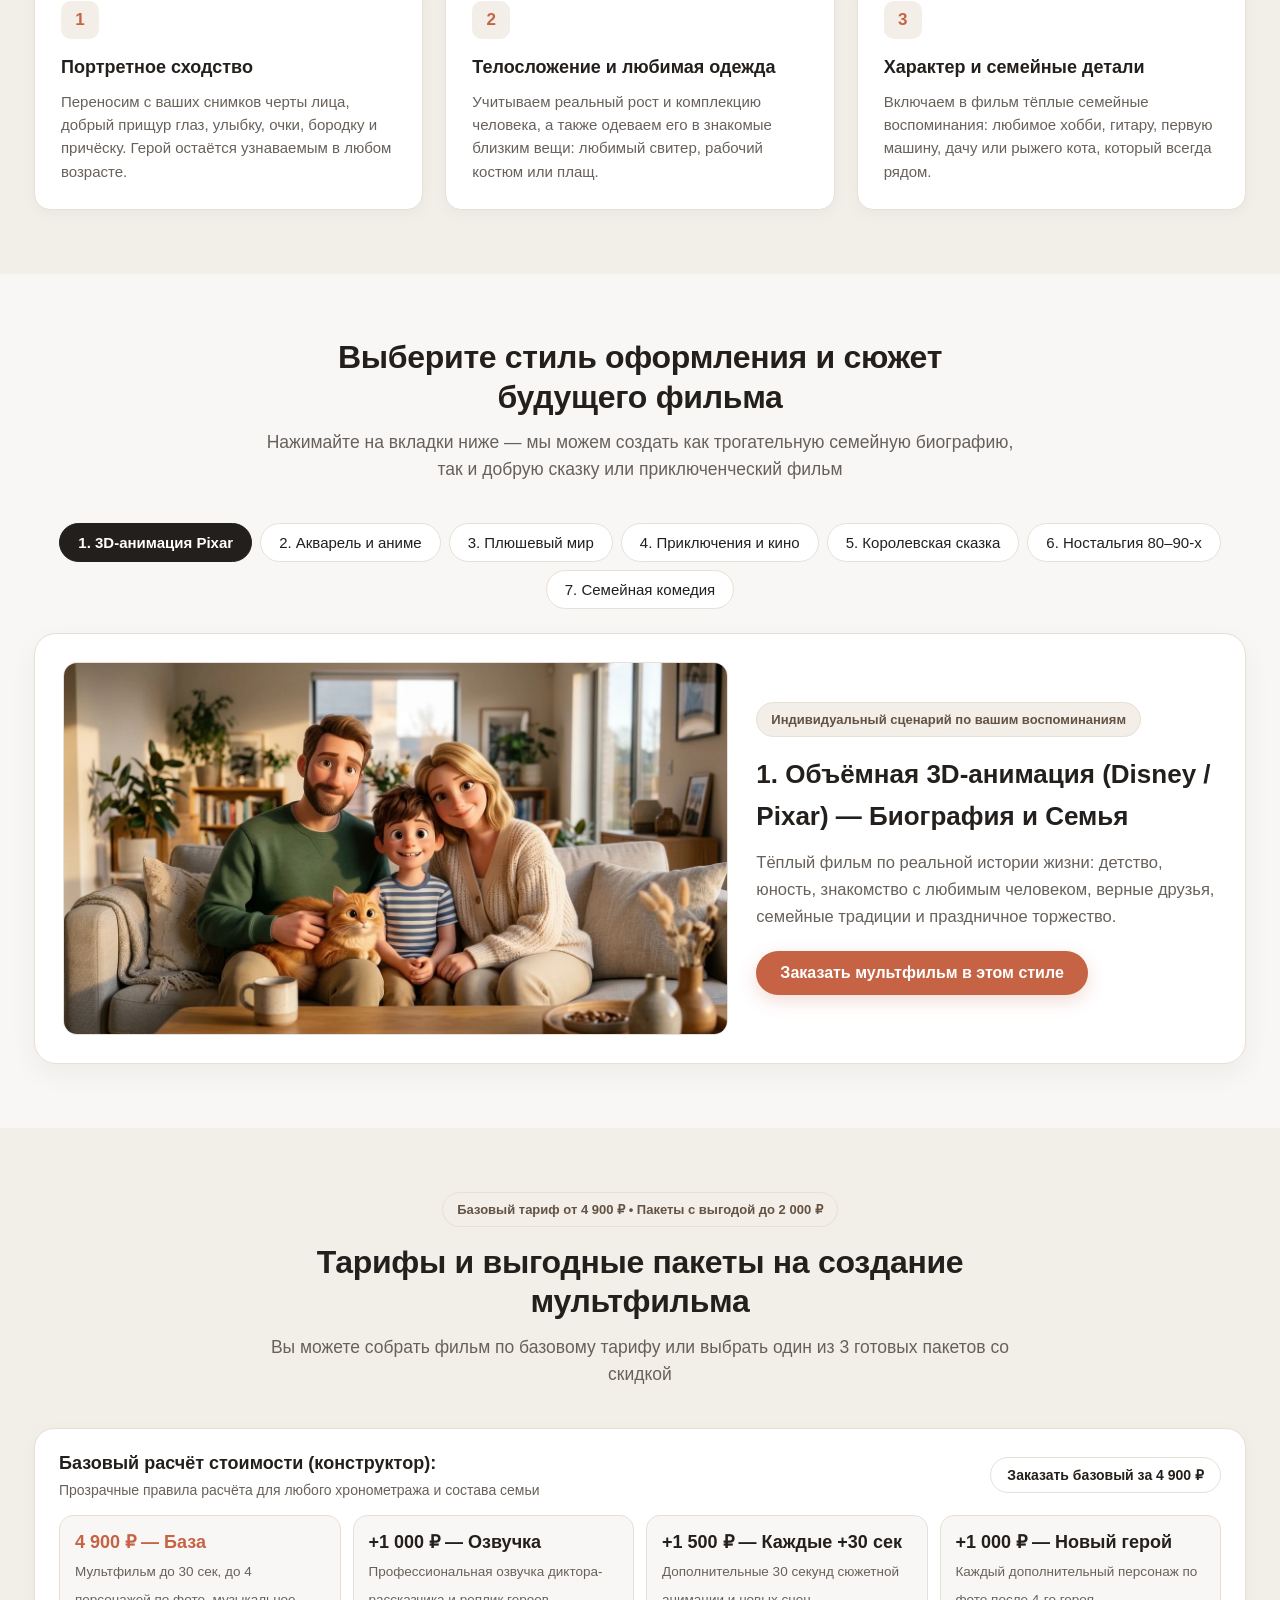
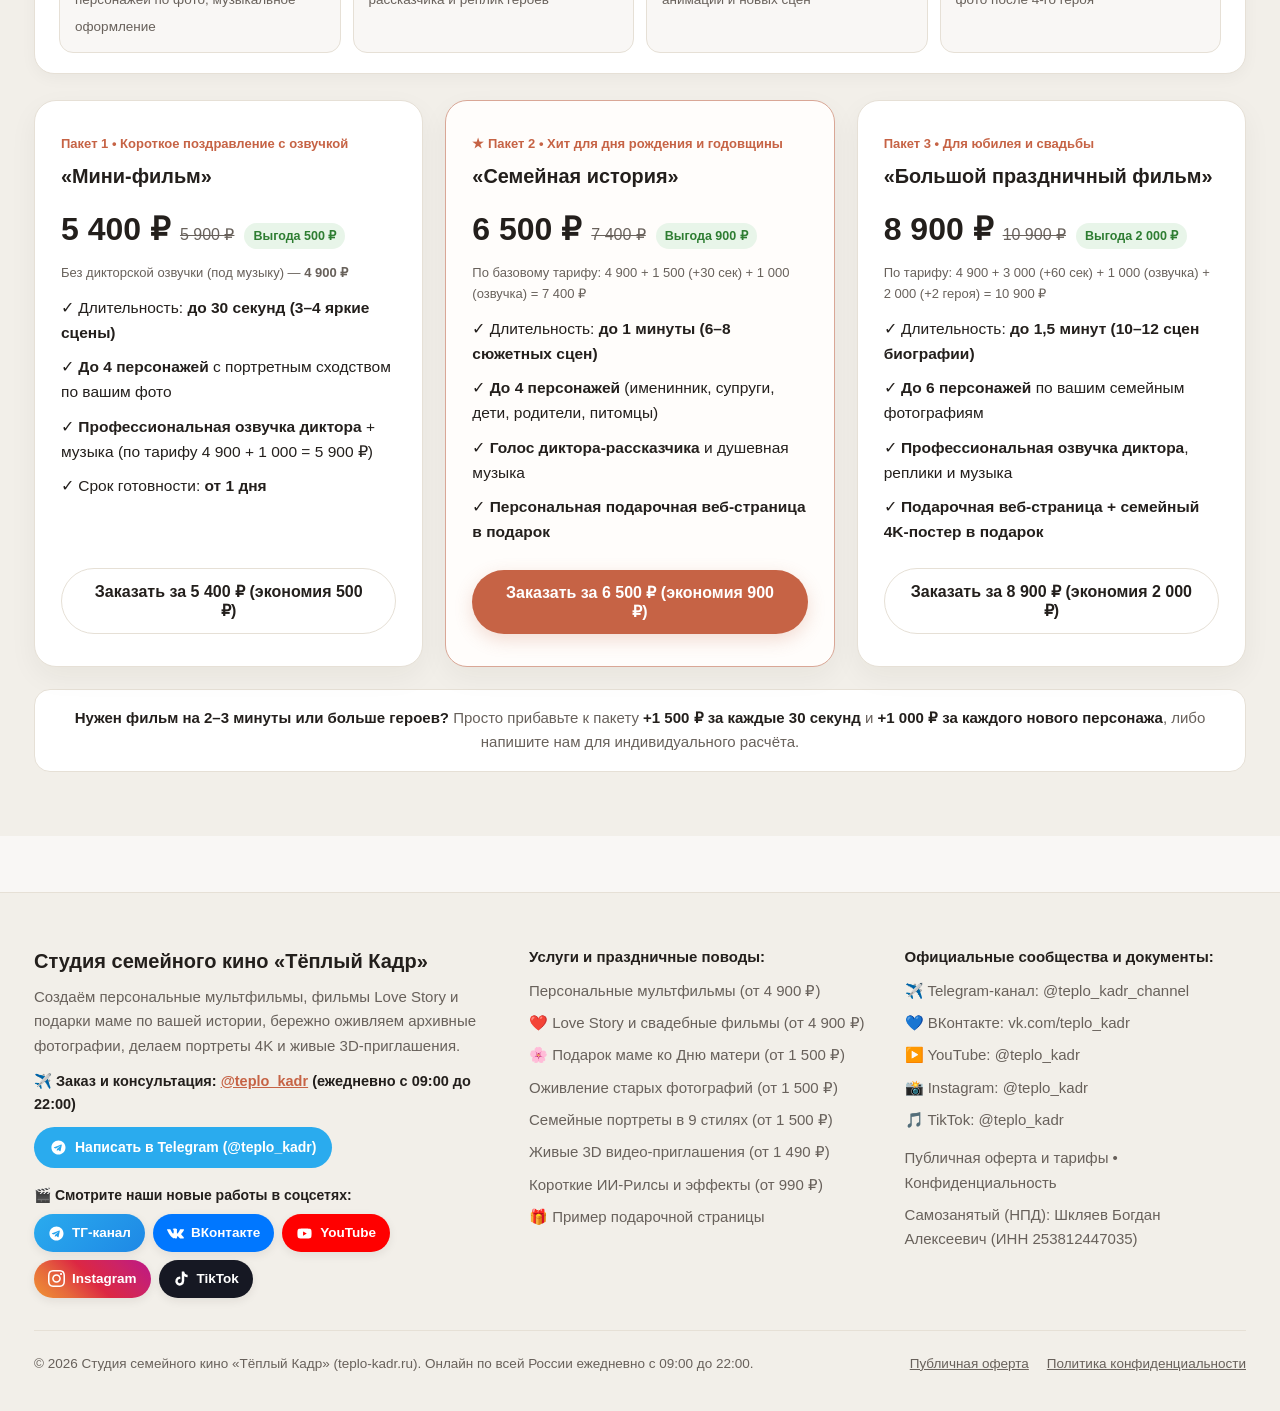
==== commit 4a7fef77: "V14: Reorganize homepage & portfolio by occasion, unify nav/footer, add wedding blockbuster, optimiz" ====
--- a/cartoon.html
+++ b/cartoon.html
@@ -23,11 +23,11 @@
   <link rel="icon" type="image/png" sizes="120x120" href="/favicon.png" />
   <link rel="icon" type="image/png" sizes="192x192" href="/favicon-192x192.png" />
   <link rel="apple-touch-icon" href="/favicon-192x192.png" />
-  <link rel="stylesheet" href="styles.css?v=10" />
+  <link rel="stylesheet" href="styles.css?v=14" />
 </head>
 <body>
 
-  <!-- ШАПКА САЙТА -->
+  <!-- ЕДИНАЯ ШАПКА САЙТА -->
   <header>
     <div class="container header-inner">
       <a href="/" class="logo">
@@ -39,15 +39,16 @@
       </a>
       <nav class="nav-links">
         <a href="/">Главная</a>
-        <a href="/cartoon" class="active">1. Мультфильмы</a>
-        <a href="/love-story" style="color: var(--accent-warm); font-weight: 700;">❤️ 1.1. Love Story</a>
-        <a href="/photo-alive">2. Оживление фото</a>
-        <a href="/video-edit">3. Видеоролики</a>
-        <a href="/photoshoot">4. Портреты по фото</a>
-        <a href="/invitations">5. Приглашения</a>
-        <a href="/gift-max30" class="gift-link">🎁 Пример подарка</a>
+        <a href="/cartoon" class="active">Мультфильмы</a>
+        <a href="/love-story">❤️ Love Story</a>
+        <a href="/mothers-day">🌸 Подарок маме</a>
+        <a href="/photo-alive">Оживление фото</a>
+        <a href="/photoshoot">Портреты 4K</a>
+        <a href="/invitations">Приглашения</a>
+        <a href="/video-edit">ИИ-Рилсы</a>
+        <a href="/#prices">Цены</a>
       </nav>
-            <div class="header-cta">
+      <div class="header-cta">
         <div class="header-cta-top">
           <a href="https://t.me/teplo_kadr" target="_blank" rel="noopener" class="header-phone" title="Написать в Telegram: @teplo_kadr">
             ✈️ @teplo_kadr <small>онлайн 09:00–22:00</small>
@@ -69,22 +70,22 @@
   </header>
 
   <div class="container breadcrumbs">
-    <a href="/">Главная</a> <span>→</span> <strong>Направление №1: Персональный мультфильм по вашей истории</strong>
+    <a href="/">Главная</a> <span>→</span> <strong>Персональные мультфильмы и сюжетные фильмы по вашей истории</strong>
   </div>
 
   <!-- ПЕРВЫЙ ЭКРАН -->
   <section class="hero">
     <div class="container hero-grid">
       <div>
-        <span class="pill-tag">Направление №1 • Мультфильмы по вашим фото на любую тему</span>
+        <span class="pill-tag">✨ Бесплатный пробный образ до оплаты • Любой сюжет и повод</span>
         <h1>Персональный <span>3D-мультфильм</span> на любую тему по вашим фотографиям</h1>
         <p class="lead">
-          Создадим настоящий анимационный фильм по вашим снимкам на любую тему: <strong>семейная биография на юбилей, романтическая Love Story, мультфильм к свадьбе, приключенческий фильм по вашему путешествию</strong> или история друзей!
+          Создадим настоящий анимационный фильм по вашим снимкам на любую тему: <strong>семейная биография на юбилей, романтическая Love Story, комедийный свадебный блокбастер, приключенческий фильм о поездке</strong> или история друзей!
         </p>
         <ul class="hero-benefits">
           <li>
             <span class="check-icon">✓</span>
-            <span><strong>Полное сохранение черт лица и характера:</strong> мы бережно передаём улыбку, взгляд, телосложение, привычки и любимую одежду героя по вашим обычным фотографиям.</span>
+            <span><strong>Высокая узнаваемость образа и характера:</strong> мы бережно передаём улыбку, взгляд, телосложение, привычки и любимую одежду героя по вашим обычным фотографиям.</span>
           </li>
           <li>
             <span class="check-icon">✓</span>
@@ -145,10 +146,10 @@
         </a>
       </div>
 
-      <!-- ВЫДЕЛЕННЫЙ ПРИМЕР 1.2: МУЛЬТФИЛЬМ ПО ПУТЕШЕСТВИЮ (ВЛАДИВОСТОК) -->
+      <!-- ПРИМЕР: МУЛЬТФИЛЬМ ПО ПУТЕШЕСТВИЮ (ВЛАДИВОСТОК) -->
       <div id="travel-movie" style="background: #FFFFFF; border: 2px solid var(--accent-warm); border-radius: 24px; padding: 24px; box-shadow: 0 14px 36px rgba(44, 26, 16, 0.10); display: grid; grid-template-columns: repeat(auto-fit, minmax(300px, 1fr)); gap: 26px; align-items: center;">
         <div>
-          <span class="pill-tag" style="background: #2C1814; color: #FFD99B; margin-bottom: 10px;">✈️ Направление 1.2 • Мультфильм по вашему путешествию и отпуску</span>
+          <span class="pill-tag" style="background: #2C1814; color: #FFD99B; margin-bottom: 10px;">✈️ Путешествия и друзья • Приключенческий фильм 16:9</span>
           <h3 style="font-size: 24px; margin-bottom: 10px; line-height: 1.25;">Пример: «Большое путешествие семьи во Владивосток» (16:9)</h3>
           <p style="font-size: 15px; color: var(--text-muted); line-height: 1.55; margin-bottom: 14px;">
             Пришлите фотографии из вашей поездки — и мы превратим их в захватывающий анимационный фильм! В этом примере вся семья отправляется на минивэне через Золотой и Русский мосты, пробует огромного камчатского краба и горячие пян-се, собирает стёклышки в бухте Стеклянной и танцует на вечерней набережной под любимую музыку.
@@ -167,87 +168,42 @@
     </div>
   </section>
 
-  <!-- ОТВЕТВЛЕНИЕ 1.1: МУЛЬТФИЛЬМ ПРО ИСТОРИЮ ВАШЕЙ ЛЮБВИ (LOVE STORY 16:9 И 9:16) -->
+  <!-- ДЛЯ ПАР И МОЛОДОЖЁНОВ: СВАДЕБНЫЙ БЛОКБАСТЕР И LOVE STORY -->
   <section class="section" id="love-story" style="background: linear-gradient(180deg, #FFF8F2 0%, #FDF1E6 100%); border-top: 1px solid rgba(217, 102, 58, 0.22); border-bottom: 1px solid rgba(217, 102, 58, 0.22);">
     <div class="container">
       <div class="section-header" style="margin-bottom: 26px;">
-        <span class="pill-tag" style="background: #2C1814; color: #FFD99B;">❤️ Направление 1.1 • Специальная ветка для пар, супругов и молодожёнов</span>
-        <h2>Мультфильм про историю вашей любви (Love Story по вашим фото)</h2>
-        <p>Создаём романтические и свадебные мультфильмы по вашим фотографиям в горизонтальном (16:9 для банкета и ТВ) и вертикальном (9:16 для телефона) форматах</p>
-      </div>
-
-      <!-- ГОРИЗОНТАЛЬНОЕ ВИДЕО 16:9 -->
-      <div style="background: #FFFFFF; border: 2px solid var(--accent-warm); border-radius: 24px; padding: 24px; margin-bottom: 26px; box-shadow: 0 14px 36px rgba(44, 26, 16, 0.10); display: grid; grid-template-columns: repeat(auto-fit, minmax(300px, 1fr)); gap: 26px; align-items: center;">
-        <div>
-          <span class="pill-tag" style="background: #2C1814; color: #FFD99B; margin-bottom: 10px;">🎬 Горизонтальный формат 16:9 • Для свадьбы и годовщины</span>
-          <h3 style="font-size: 23px; margin-bottom: 10px; line-height: 1.25;">Свадебный блокбастер или семейная Love Story на большой экран</h3>
-          <p style="font-size: 15px; color: var(--text-muted); line-height: 1.55; margin-bottom: 14px;">
-            Широкоэкранный фильм по вашим фотографиям с профессиональной озвучкой диктора: от нежной истории первого свидания до динамичного приключенческого блокбастера с фирменным юмором вашей пары!
-          </p>
-          <div style="display: flex; gap: 10px; flex-wrap: wrap;">
-            <button class="btn btn-primary btn-sm" onclick="openOrderModal('Мультфильм Love Story (Направление 1.1)', 'Горизонтальный фильм 16:9 + бесплатный пробный кадр')">🎁 Пробный кадр пары бесплатно</button>
-            <a href="/love-story" class="btn btn-outline btn-sm">Открыть страницу Love Story →</a>
-          </div>
-        </div>
-        <div style="border-radius: 16px; overflow: hidden; background: #181412; border: 1px solid var(--border-soft);">
-          <video controls playsinline preload="metadata" poster="media/love_stories/00_horizontal_poster_16x9.jpg" style="width: 100%; aspect-ratio: 16 / 9; display: block; object-fit: cover;">
-            <source src="media/love_stories/00_horizontal_love_story_16x9.mp4" type="video/mp4" />
-          </video>
-        </div>
-      </div>
-
-      <!-- 4 ВЕРТИКАЛЬНЫХ ПРИМЕРА 9:16 -->
-      <div style="display: grid; grid-template-columns: repeat(auto-fit, minmax(230px, 1fr)); gap: 18px;">
-        <div style="background: #FFFFFF; border-radius: 20px; padding: 13px; border: 1px solid rgba(217, 102, 58, 0.28); box-shadow: var(--shadow-card); display: flex; flex-direction: column; justify-content: space-between;">
-          <div>
-            <div style="border-radius: 14px; overflow: hidden; aspect-ratio: 9 / 16; background: #181412; margin-bottom: 10px;">
-              <video controls playsinline preload="metadata" poster="media/love_stories/01_poster.jpg" style="width: 100%; height: 100%; object-fit: cover; display: block;">
-                <source src="media/love_stories/01_pixar_hook.mp4" type="video/mp4" />
+        <span class="pill-tag" style="background: #2C1814; color: #FFD99B;">❤️ Для влюблённых, супругов и показа гостям на свадьбе</span>
+        <h2>Свадебные блокбастеры и романтические Love Story по вашим фото</h2>
+        <p>Два самых популярных широкоэкранных формата 16:9 для банкета и семейного праздника — а ещё 4 вертикальных стиля ждут вас на странице Love Story</p>
+      </div>
+
+      <div style="display: grid; grid-template-columns: repeat(auto-fit, minmax(320px, 1fr)); gap: 22px; margin-bottom: 22px;">
+        <div style="background: #FFFFFF; border: 2px solid var(--accent-warm); border-radius: 22px; padding: 20px; box-shadow: var(--shadow-card); display: flex; flex-direction: column; justify-content: space-between; gap: 14px;">
+          <div>
+            <div style="border-radius: 14px; overflow: hidden; background: #181412; margin-bottom: 14px;">
+              <video controls playsinline preload="metadata" poster="media/wedding_blockbuster_poster_16x9.jpg" style="width: 100%; aspect-ratio: 16 / 9; display: block; object-fit: cover;">
+                <source src="media/wedding_blockbuster_16x9.mp4" type="video/mp4" />
               </video>
             </div>
-            <strong style="display: block; font-size: 15.5px; margin-bottom: 4px;">1. 3D Pixar — «Скинула парню намёк»</strong>
-            <span style="font-size: 13px; color: var(--text-muted); display: block; margin-bottom: 10px;">Уютная романтическая история вашей пары с портретным сходством.</span>
-          </div>
-          <a href="/love-story" class="btn btn-primary btn-sm" style="width: 100%; justify-content: center;">Подробнее →</a>
-        </div>
-
-        <div style="background: #FFFFFF; border-radius: 20px; padding: 13px; border: 1px solid rgba(217, 102, 58, 0.28); box-shadow: var(--shadow-card); display: flex; flex-direction: column; justify-content: space-between;">
-          <div>
-            <div style="border-radius: 14px; overflow: hidden; aspect-ratio: 9 / 16; background: #181412; margin-bottom: 10px;">
-              <video controls playsinline preload="metadata" poster="media/love_stories/02_poster.jpg" style="width: 100%; height: 100%; object-fit: cover; display: block;">
-                <source src="media/love_stories/02_smith_comic.mp4" type="video/mp4" />
+            <span class="pill-tag" style="margin-bottom: 8px;">🎬 Новинка • Комедийный боевик на свадьбу</span>
+            <h3 style="font-size: 20px; margin-bottom: 6px;">«Операция: Вернуть Жениха» (16:9)</h3>
+            <p style="font-size: 14.5px; color: var(--text-muted); margin: 0;">Ироничный экшен-фильм с женихом в гусарском мундире, гусём-свидетелем и погоней на кабриолете к ЗАГСу под голос кинотрейлера.</p>
+          </div>
+          <button class="btn btn-primary btn-sm" style="width: 100%;" onclick="openOrderModal('Свадебный блокбастер', 'Сюжет «Операция: Вернуть Жениха»')">Заказать свадебный блокбастер</button>
+        </div>
+
+        <div style="background: #FFFFFF; border: 1px solid var(--border-soft); border-radius: 22px; padding: 20px; box-shadow: var(--shadow-card); display: flex; flex-direction: column; justify-content: space-between; gap: 14px;">
+          <div>
+            <div style="border-radius: 14px; overflow: hidden; background: #181412; margin-bottom: 14px;">
+              <video controls playsinline preload="metadata" poster="media/love_stories/00_horizontal_poster_16x9.jpg" style="width: 100%; aspect-ratio: 16 / 9; display: block; object-fit: cover;">
+                <source src="media/love_stories/00_horizontal_love_story_16x9.mp4" type="video/mp4" />
               </video>
             </div>
-            <strong style="display: block; font-size: 15.5px; margin-bottom: 4px;">2. Кино-Комикс 3D — «Мистер и Миссис Смит»</strong>
-            <span style="font-size: 13px; color: var(--text-muted); display: block; margin-bottom: 10px;">Драйвовый сюжет со страстью, юмором и примирением через 5 минут.</span>
-          </div>
-          <a href="/love-story" class="btn btn-primary btn-sm" style="width: 100%; justify-content: center;">Подробнее →</a>
-        </div>
-
-        <div style="background: #FFFFFF; border-radius: 20px; padding: 13px; border: 1px solid rgba(217, 102, 58, 0.28); box-shadow: var(--shadow-card); display: flex; flex-direction: column; justify-content: space-between;">
-          <div>
-            <div style="border-radius: 14px; overflow: hidden; aspect-ratio: 9 / 16; background: #181412; margin-bottom: 10px;">
-              <video controls playsinline preload="metadata" poster="media/love_stories/03_poster.jpg" style="width: 100%; height: 100%; object-fit: cover; display: block;">
-                <source src="media/love_stories/03_riviera_watercolor.mp4" type="video/mp4" />
-              </video>
-            </div>
-            <strong style="display: block; font-size: 15.5px; margin-bottom: 4px;">3. Акварельная Ривьера — «Путешествие вдвоём»</strong>
-            <span style="font-size: 13px; color: var(--text-muted); display: block; margin-bottom: 10px;">Солнечная поездка к морю, мятный скутер и ужин на закате.</span>
-          </div>
-          <a href="/love-story" class="btn btn-primary btn-sm" style="width: 100%; justify-content: center;">Подробнее →</a>
-        </div>
-
-        <div style="background: #FFFFFF; border-radius: 20px; padding: 13px; border: 1px solid rgba(217, 102, 58, 0.28); box-shadow: var(--shadow-card); display: flex; flex-direction: column; justify-content: space-between;">
-          <div>
-            <div style="border-radius: 14px; overflow: hidden; aspect-ratio: 9 / 16; background: #181412; margin-bottom: 10px;">
-              <video controls playsinline preload="metadata" poster="media/love_stories/04_poster.jpg" style="width: 100%; height: 100%; object-fit: cover; display: block;">
-                <source src="media/love_stories/04_anime_rain.mp4" type="video/mp4" />
-              </video>
-            </div>
-            <strong style="display: block; font-size: 15.5px; margin-bottom: 4px;">4. Аниме Синкая — «Случайный взгляд под дождём»</strong>
-            <span style="font-size: 13px; color: var(--text-muted); display: block; margin-bottom: 10px;">Неоновый дождь, один зонт на двоих и судьбоносная встреча.</span>
-          </div>
-          <a href="/love-story" class="btn btn-primary btn-sm" style="width: 100%; justify-content: center;">Подробнее →</a>
+            <span class="pill-tag" style="margin-bottom: 8px;">💑 4 стиля в одном ролике • Для пары</span>
+            <h3 style="font-size: 20px; margin-bottom: 6px;">Романтический фильм Love Story (16:9)</h3>
+            <p style="font-size: 14.5px; color: var(--text-muted); margin: 0;">Тёплая экранизация знакомства, первых свиданий, путешествий вдвоём и предложения руки и сердца.</p>
+          </div>
+          <a href="/love-story" class="btn btn-outline btn-sm" style="width: 100%;">Смотреть все 6 примеров Love Story →</a>
         </div>
       </div>
     </div>
@@ -428,18 +384,18 @@
     </div>
   </section>
 
-  <!-- ПОДВАЛ САЙТА -->
-    <footer>
+  <!-- ЕДИНЫЙ ПОДВАЛ САЙТА -->
+  <footer>
     <div class="container">
       <div class="footer-grid">
         <div>
           <strong style="color: var(--text-main); font-size: 20px; display: block; margin-bottom: 8px;">Студия семейного кино «Тёплый Кадр»</strong>
-          <p style="margin-bottom: 12px;">Создаём персональные мультфильмы по вашей истории, бережно оживляем архивные семейные фотографии, делаем художественные портреты и живые 3D видео-приглашения.</p>
+          <p style="margin-bottom: 12px;">Создаём персональные мультфильмы, фильмы Love Story и подарки маме по вашей истории, бережно оживляем архивные фотографии, делаем портреты 4K и живые 3D-приглашения.</p>
           <p style="margin-bottom: 10px; color: var(--text-main); font-weight: 600; font-size: 14.5px;">
             ✈️ Заказ и консультация: <a href="https://t.me/teplo_kadr" target="_blank" rel="noopener" style="color: var(--accent-warm); text-decoration: underline;">@teplo_kadr</a> (ежедневно с 09:00 до 22:00)
           </p>
           <div style="display: flex; gap: 8px; flex-wrap: wrap; margin-bottom: 16px;">
-            <a href="https://t.me/teplo_kadr" target="_blank" rel="noopener" class="btn btn-telegram btn-sm"><svg class="msg-icon" viewBox="0 0 24 24" fill="currentColor"><path d="M11.94 2C6.45 2 2 6.45 2 11.94s4.45 9.94 9.94 9.94 9.94-4.45 9.94-9.94S17.43 2 11.94 2zm4.66 6.81l-1.69 7.97c-.12.57-.46.71-.93.44l-2.58-1.9-1.24 1.2c-.14.14-.26.26-.53.26l.19-2.63 4.78-4.32c.21-.18-.05-.29-.32-.11L8.36 13.4l-2.55-.8c-.55-.17-.56-.55.12-.82l9.96-3.84c.46-.17.86.11.71.87z"/></svg> Telegram (@teplo_kadr)</a>
+            <a href="https://t.me/teplo_kadr" target="_blank" rel="noopener" class="btn btn-telegram btn-sm"><svg class="msg-icon" viewBox="0 0 24 24" fill="currentColor"><path d="M11.94 2C6.45 2 2 6.45 2 11.94s4.45 9.94 9.94 9.94 9.94-4.45 9.94-9.94S17.43 2 11.94 2zm4.66 6.81l-1.69 7.97c-.12.57-.46.71-.93.44l-2.58-1.9-1.24 1.2c-.14.14-.26.26-.53.26l.19-2.63 4.78-4.32c.21-.18-.05-.29-.32-.11L8.36 13.4l-2.55-.8c-.55-.17-.56-.55.12-.82l9.96-3.84c.46-.17.86.11.71.87z"/></svg> Написать в Telegram (@teplo_kadr)</a>
           </div>
           <p style="margin-bottom: 8px; color: var(--text-main); font-weight: 600; font-size: 14px;">
             🎬 Смотрите наши новые работы в соцсетях:
@@ -453,18 +409,20 @@
           </div>
         </div>
         <div>
-          <strong style="color: var(--text-main); display: block; margin-bottom: 10px;">Услуги и цены:</strong>
+          <strong style="color: var(--text-main); display: block; margin-bottom: 10px;">Услуги и праздничные поводы:</strong>
           <ul class="footer-links">
-            <li><a href="/cartoon">1. Персональные мультфильмы (от 4 900 ₽)</a></li>
-            <li><a href="/photo-alive">2. Оживление старых фотографий (от 1 500 ₽)</a></li>
-            <li><a href="/video-edit">3. Короткие видеоролики и эффекты (от 990 ₽)</a></li>
-            <li><a href="/photoshoot">4. Семейные портреты в 9 стилях (от 1 500 ₽)</a></li>
-            <li><a href="/invitations">5. Живые 3D видео-приглашения (от 1 490 ₽)</a></li>
+            <li><a href="/cartoon">Персональные мультфильмы (от 4 900 ₽)</a></li>
+            <li><a href="/love-story">❤️ Love Story и свадебные фильмы (от 4 900 ₽)</a></li>
+            <li><a href="/mothers-day">🌸 Подарок маме ко Дню матери (от 1 500 ₽)</a></li>
+            <li><a href="/photo-alive">Оживление старых фотографий (от 1 500 ₽)</a></li>
+            <li><a href="/photoshoot">Семейные портреты в 9 стилях (от 1 500 ₽)</a></li>
+            <li><a href="/invitations">Живые 3D видео-приглашения (от 1 490 ₽)</a></li>
+            <li><a href="/video-edit">Короткие ИИ-Рилсы и эффекты (от 990 ₽)</a></li>
             <li><a href="/gift-max30">🎁 Пример подарочной страницы</a></li>
           </ul>
         </div>
         <div>
-          <strong style="color: var(--text-main); display: block; margin-bottom: 10px;">Официальные сообщества и реквизиты:</strong>
+          <strong style="color: var(--text-main); display: block; margin-bottom: 10px;">Официальные сообщества и документы:</strong>
           <ul class="footer-links">
             <li><a href="https://t.me/teplo_kadr_channel" target="_blank" rel="noopener">✈️ Telegram-канал: @teplo_kadr_channel</a></li>
             <li><a href="https://vk.com/teplo_kadr" target="_blank" rel="noopener">💙 ВКонтакте: vk.com/teplo_kadr</a></li>
@@ -519,6 +477,6 @@
     </div>
   </div>
 
-  <script src="app.js?v=12"></script>
+  <script src="app.js?v=14"></script>
 </body>
 </html>
--- a/styles.css
+++ b/styles.css
@@ -532,10 +532,14 @@
   color: var(--text-main);
 }
 
-.video-caption a {
+.video-caption a:not(.btn) {
   color: var(--accent-warm);
   font-weight: 600;
   text-decoration: none;
+}
+
+.video-caption a.btn-primary {
+  color: #FFFFFF !important;
 }
 
 /* SECTIONS */
@@ -1671,3 +1675,628 @@
     margin-bottom: 20px;
   }
 }
+
+
+/* ==========================================================================
+   V14 CLEAN ARCHITECTURE: TOP BANNER CONTROLS, OCCASION TILES,
+   ADAPTIVE HERO PLAYER, UNIFIED PORTFOLIO TABS & 5-SERVICE CATALOG
+   ========================================================================== */
+
+.seasonal-mom-section {
+  padding: 16px 0 4px;
+}
+
+.top-banner-slider {
+  position: relative;
+  border-radius: 24px;
+  overflow: hidden;
+  box-shadow: 0 14px 36px rgba(44, 26, 16, 0.14);
+  border: 1px solid rgba(217, 102, 58, 0.28);
+  background: #23140D;
+  user-select: none;
+  -webkit-user-select: none;
+  touch-action: pan-y;
+  cursor: grab;
+}
+
+.top-banner-slider:active {
+  cursor: grabbing;
+}
+
+.top-banner-track {
+  display: flex;
+  width: 100%;
+  transition: transform 0.52s cubic-bezier(0.22, 1, 0.36, 1);
+  will-change: transform;
+}
+
+.top-banner-slide {
+  flex: 0 0 100%;
+  width: 100%;
+  display: block;
+  text-decoration: none;
+  position: relative;
+}
+
+.top-banner-slide img {
+  width: 100%;
+  height: auto;
+  display: block;
+  pointer-events: none;
+  -webkit-user-drag: none;
+}
+
+.top-banner-arrow {
+  position: absolute;
+  top: 50%;
+  transform: translateY(-50%);
+  width: 38px;
+  height: 38px;
+  border-radius: 50%;
+  background: rgba(28, 22, 19, 0.58);
+  backdrop-filter: blur(8px);
+  color: #FFFFFF;
+  border: 1px solid rgba(255, 255, 255, 0.28);
+  display: flex;
+  align-items: center;
+  justify-content: center;
+  font-size: 20px;
+  line-height: 1;
+  cursor: pointer;
+  z-index: 4;
+  transition: background 0.18s ease, transform 0.18s ease;
+}
+
+.top-banner-arrow:hover {
+  background: rgba(198, 99, 69, 0.92);
+  transform: translateY(-50%) scale(1.06);
+}
+
+.top-banner-arrow.prev {
+  left: 14px;
+}
+
+.top-banner-arrow.next {
+  right: 14px;
+}
+
+.top-banner-dots {
+  position: absolute;
+  bottom: 10px;
+  left: 50%;
+  transform: translateX(-50%);
+  display: flex;
+  gap: 7px;
+  padding: 5px 10px;
+  border-radius: 20px;
+  background: rgba(24, 18, 15, 0.52);
+  backdrop-filter: blur(6px);
+  z-index: 4;
+}
+
+.top-banner-dot {
+  width: 8px;
+  height: 8px;
+  border-radius: 50%;
+  border: none;
+  padding: 0;
+  background: rgba(255, 255, 255, 0.45);
+  cursor: pointer;
+  transition: all 0.2s ease;
+}
+
+.top-banner-dot.active {
+  width: 22px;
+  border-radius: 10px;
+  background: #FFFFFF;
+}
+
+/* HERO SWITCH BAR & ADAPTIVE VIDEO CONTAINER */
+.hero-switch-bar {
+  display: flex;
+  flex-wrap: wrap;
+  gap: 6px;
+  margin-bottom: 12px;
+}
+
+.hero-switch-btn {
+  background: #FFFFFF;
+  border: 1px solid var(--border-soft);
+  border-radius: 30px;
+  padding: 7px 14px;
+  font-size: 13px;
+  font-weight: 500;
+  color: var(--text-main);
+  cursor: pointer;
+  transition: all 0.15s ease;
+  font-family: inherit;
+}
+
+.hero-switch-btn:hover {
+  border-color: var(--accent-warm);
+  color: var(--accent-warm);
+}
+
+.hero-switch-btn.active {
+  background: var(--text-main);
+  color: #FFFFFF;
+  border-color: var(--text-main);
+  font-weight: 600;
+}
+
+.hero-video-stage {
+  background: #181615;
+  display: flex;
+  align-items: center;
+  justify-content: center;
+  overflow: hidden;
+  width: 100%;
+  transition: min-height 0.25s ease;
+}
+
+.hero-video-stage video {
+  width: 100%;
+  aspect-ratio: 16 / 9;
+  max-height: 390px;
+  object-fit: contain;
+  background: #181615;
+  display: block;
+}
+
+.video-showcase-card.is-vertical .hero-video-stage {
+  background: radial-gradient(circle at center, #2D2521 0%, #161311 100%);
+  padding: 10px 0;
+}
+
+.video-showcase-card.is-vertical .hero-video-stage video {
+  width: auto;
+  height: 430px;
+  max-height: 430px;
+  max-width: 100%;
+  aspect-ratio: 9 / 16;
+  border-radius: 14px;
+  box-shadow: 0 12px 32px rgba(0, 0, 0, 0.45);
+}
+
+/* OCCASION QUICK TILES IN HERO */
+.occasion-grid {
+  display: grid;
+  grid-template-columns: repeat(2, 1fr);
+  gap: 10px;
+  margin-top: 18px;
+}
+
+.occasion-tile {
+  background: #FFFFFF;
+  border: 1px solid var(--border-soft);
+  border-radius: 16px;
+  padding: 13px 15px;
+  display: flex;
+  flex-direction: column;
+  justify-content: space-between;
+  gap: 4px;
+  text-decoration: none;
+  color: var(--text-main);
+  transition: transform 0.18s ease, border-color 0.18s ease, box-shadow 0.18s ease;
+}
+
+.occasion-tile:hover {
+  border-color: var(--accent-warm);
+  transform: translateY(-2px);
+  box-shadow: var(--shadow-sm);
+}
+
+.occasion-tile.accent-mom {
+  background: linear-gradient(135deg, #FFF7F4 0%, #FCEBE4 100%);
+  border-color: rgba(198, 99, 69, 0.42);
+}
+
+.occasion-tile.accent-love {
+  background: linear-gradient(135deg, #FFF9F3 0%, #FDEEE0 100%);
+  border-color: rgba(217, 123, 41, 0.38);
+}
+
+.occasion-tile strong {
+  font-size: 15px;
+  font-weight: 700;
+  line-height: 1.25;
+  color: var(--text-main);
+}
+
+.occasion-tile p {
+  font-size: 12.8px;
+  color: var(--text-muted);
+  line-height: 1.35;
+  margin: 0;
+}
+
+.occasion-tile .occasion-cta {
+  font-size: 12.5px;
+  font-weight: 700;
+  color: var(--accent-warm);
+  margin-top: 2px;
+}
+
+/* UNIFIED FILTERABLE PORTFOLIO SHOWCASE */
+.portfolio-tabs {
+  display: flex;
+  flex-wrap: wrap;
+  justify-content: center;
+  gap: 8px;
+  margin-bottom: 26px;
+}
+
+.portfolio-tab-btn {
+  background: #FFFFFF;
+  border: 1.5px solid var(--border-soft);
+  border-radius: 40px;
+  padding: 10px 18px;
+  font-size: 14.5px;
+  font-weight: 600;
+  color: var(--text-main);
+  cursor: pointer;
+  transition: all 0.18s ease;
+  font-family: inherit;
+}
+
+.portfolio-tab-btn:hover {
+  border-color: var(--accent-warm);
+  color: var(--accent-warm);
+}
+
+.portfolio-tab-btn.active {
+  background: var(--accent-warm);
+  border-color: var(--accent-warm);
+  color: #FFFFFF;
+  box-shadow: 0 6px 18px rgba(198, 99, 69, 0.25);
+}
+
+.portfolio-grid {
+  display: grid;
+  grid-template-columns: repeat(3, 1fr);
+  gap: 22px;
+  align-items: stretch;
+}
+
+.portfolio-card {
+  background: #FFFFFF;
+  border: 1px solid var(--border-soft);
+  border-radius: 22px;
+  overflow: hidden;
+  box-shadow: var(--shadow-card);
+  display: flex;
+  flex-direction: column;
+  justify-content: space-between;
+  transition: transform 0.2s ease, box-shadow 0.2s ease;
+}
+
+.portfolio-card:hover {
+  transform: translateY(-3px);
+  box-shadow: var(--shadow-hover);
+}
+
+.portfolio-media-box {
+  position: relative;
+  width: 100%;
+  height: 245px;
+  background: radial-gradient(circle at center, #2B2420 0%, #171412 100%);
+  overflow: hidden;
+  display: flex;
+  align-items: center;
+  justify-content: center;
+}
+
+.portfolio-thumb-trigger {
+  position: relative;
+  width: 100%;
+  height: 100%;
+  border: none;
+  padding: 0;
+  background: transparent;
+  cursor: pointer;
+  display: flex;
+  align-items: center;
+  justify-content: center;
+  overflow: hidden;
+}
+
+.portfolio-thumb-trigger img {
+  width: 100%;
+  height: 100%;
+  object-fit: cover;
+  transition: transform 0.35s ease, opacity 0.25s ease;
+}
+
+.portfolio-thumb-trigger.is-vertical img {
+  width: auto;
+  height: 100%;
+  aspect-ratio: 9 / 16;
+  object-fit: cover;
+  border-radius: 10px;
+  box-shadow: 0 8px 24px rgba(0, 0, 0, 0.5);
+}
+
+.portfolio-thumb-trigger:hover img {
+  transform: scale(1.03);
+}
+
+.portfolio-play-circle {
+  position: absolute;
+  width: 58px;
+  height: 58px;
+  border-radius: 50%;
+  background: rgba(198, 99, 69, 0.94);
+  color: #FFFFFF;
+  display: flex;
+  align-items: center;
+  justify-content: center;
+  box-shadow: 0 8px 24px rgba(0, 0, 0, 0.38);
+  border: 2px solid rgba(255, 255, 255, 0.85);
+  transition: transform 0.2s ease, background 0.2s ease;
+}
+
+.portfolio-thumb-trigger:hover .portfolio-play-circle {
+  transform: scale(1.1);
+  background: #B55639;
+}
+
+.portfolio-badge-top {
+  position: absolute;
+  top: 10px;
+  left: 10px;
+  background: rgba(24, 19, 17, 0.76);
+  backdrop-filter: blur(6px);
+  color: #FFFFFF;
+  font-size: 11.5px;
+  font-weight: 600;
+  padding: 4px 10px;
+  border-radius: 20px;
+  z-index: 2;
+  pointer-events: none;
+}
+
+.portfolio-badge-dur {
+  position: absolute;
+  bottom: 10px;
+  right: 10px;
+  background: rgba(24, 19, 17, 0.78);
+  color: #F5EFEA;
+  font-size: 11.5px;
+  font-weight: 600;
+  padding: 3px 9px;
+  border-radius: 12px;
+  z-index: 2;
+  pointer-events: none;
+}
+
+.portfolio-media-box video {
+  width: 100%;
+  height: 100%;
+  object-fit: contain;
+  background: #12100E;
+  display: block;
+}
+
+.portfolio-body {
+  padding: 18px 20px 20px;
+  display: flex;
+  flex-direction: column;
+  justify-content: space-between;
+  flex: 1;
+  gap: 12px;
+}
+
+.portfolio-body h3 {
+  font-size: 18px;
+  font-weight: 700;
+  line-height: 1.3;
+  margin-bottom: 6px;
+  color: var(--text-main);
+}
+
+.portfolio-body p {
+  font-size: 14px;
+  color: var(--text-muted);
+  line-height: 1.48;
+  margin: 0;
+}
+
+.portfolio-actions {
+  display: flex;
+  align-items: center;
+  justify-content: space-between;
+  gap: 10px;
+  padding-top: 12px;
+  border-top: 1px solid var(--border-soft);
+  flex-wrap: wrap;
+}
+
+.portfolio-price {
+  font-size: 16px;
+  font-weight: 800;
+  color: var(--text-main);
+}
+
+.portfolio-btn-group {
+  display: flex;
+  gap: 6px;
+  align-items: center;
+}
+
+/* CLEAN 5-DIRECTION CATALOG GRID */
+.catalog-5-top {
+  display: grid;
+  grid-template-columns: repeat(2, 1fr);
+  gap: 22px;
+  margin-bottom: 22px;
+}
+
+.catalog-5-bottom {
+  display: grid;
+  grid-template-columns: repeat(3, 1fr);
+  gap: 22px;
+}
+
+.catalog-card {
+  background: #FFFFFF;
+  border: 1px solid var(--border-soft);
+  border-radius: 22px;
+  padding: 24px;
+  box-shadow: var(--shadow-card);
+  display: flex;
+  flex-direction: column;
+  justify-content: space-between;
+  gap: 16px;
+  position: relative;
+}
+
+.catalog-card.featured {
+  border: 2px solid var(--accent-warm);
+  background: linear-gradient(180deg, #FFFFFF 0%, #FFF9F5 100%);
+}
+
+.catalog-tag-row {
+  display: flex;
+  flex-wrap: wrap;
+  gap: 6px;
+  margin-top: 10px;
+}
+
+.catalog-sub-pill {
+  display: inline-flex;
+  align-items: center;
+  gap: 4px;
+  padding: 5px 11px;
+  border-radius: 20px;
+  font-size: 12.5px;
+  font-weight: 600;
+  background: var(--bg-cream-alt);
+  color: var(--text-main);
+  text-decoration: none;
+  border: 1px solid var(--border-soft);
+  transition: all 0.15s ease;
+}
+
+.catalog-sub-pill:hover {
+  border-color: var(--accent-warm);
+  color: var(--accent-warm);
+  background: #FFF6F0;
+}
+
+.styles-compare-grid {
+  display: grid;
+  grid-template-columns: repeat(2, 1fr);
+  gap: 24px;
+  align-items: stretch;
+}
+
+@media (max-width: 992px) {
+  .portfolio-grid,
+  .catalog-5-bottom {
+    grid-template-columns: repeat(2, 1fr);
+  }
+  .catalog-5-top {
+    grid-template-columns: 1fr;
+  }
+}
+
+@media (max-width: 768px) {
+  .seasonal-mom-section {
+    padding: 10px 0 2px;
+  }
+  .top-banner-slider {
+    border-radius: 16px;
+  }
+  .top-banner-arrow {
+    display: none;
+  }
+  .top-banner-dots {
+    bottom: 7px;
+    padding: 4px 8px;
+    gap: 5px;
+  }
+  .top-banner-dot {
+    width: 6px;
+    height: 6px;
+  }
+  .top-banner-dot.active {
+    width: 16px;
+  }
+  .hero-grid > div:last-child {
+    order: -1;
+  }
+  .hero-switch-bar {
+    flex-wrap: nowrap;
+    overflow-x: auto;
+    -webkit-overflow-scrolling: touch;
+    scrollbar-width: none;
+    gap: 6px;
+    margin-bottom: 8px;
+    padding-bottom: 2px;
+  }
+  .hero-switch-bar::-webkit-scrollbar {
+    display: none;
+  }
+  .hero-switch-btn {
+    padding: 6px 12px;
+    font-size: 12px;
+    flex-shrink: 0;
+    white-space: nowrap;
+  }
+  .hero-video-stage video {
+    max-height: 230px;
+  }
+  .video-showcase-card.is-vertical .hero-video-stage video {
+    height: 340px;
+    max-height: 340px;
+  }
+  .occasion-grid {
+    grid-template-columns: repeat(2, 1fr);
+    gap: 8px;
+    margin-top: 14px;
+  }
+  .occasion-tile {
+    padding: 10px 11px;
+    border-radius: 13px;
+  }
+  .occasion-tile strong {
+    font-size: 13px;
+  }
+  .occasion-tile p {
+    font-size: 11.2px;
+  }
+  .occasion-tile .occasion-cta {
+    font-size: 11.2px;
+  }
+  .portfolio-tabs {
+    flex-wrap: nowrap;
+    justify-content: flex-start;
+    overflow-x: auto;
+    -webkit-overflow-scrolling: touch;
+    scrollbar-width: none;
+    padding-bottom: 4px;
+    margin-bottom: 16px;
+  }
+  .portfolio-tabs::-webkit-scrollbar {
+    display: none;
+  }
+  .portfolio-tab-btn {
+    flex-shrink: 0;
+    white-space: nowrap;
+    padding: 8px 14px;
+    font-size: 13px;
+  }
+  .portfolio-grid,
+  .catalog-5-bottom,
+  .styles-compare-grid {
+    grid-template-columns: 1fr;
+    gap: 14px;
+  }
+  .portfolio-media-box {
+    height: 225px;
+  }
+  .catalog-card {
+    padding: 18px;
+    border-radius: 18px;
+  }
+}
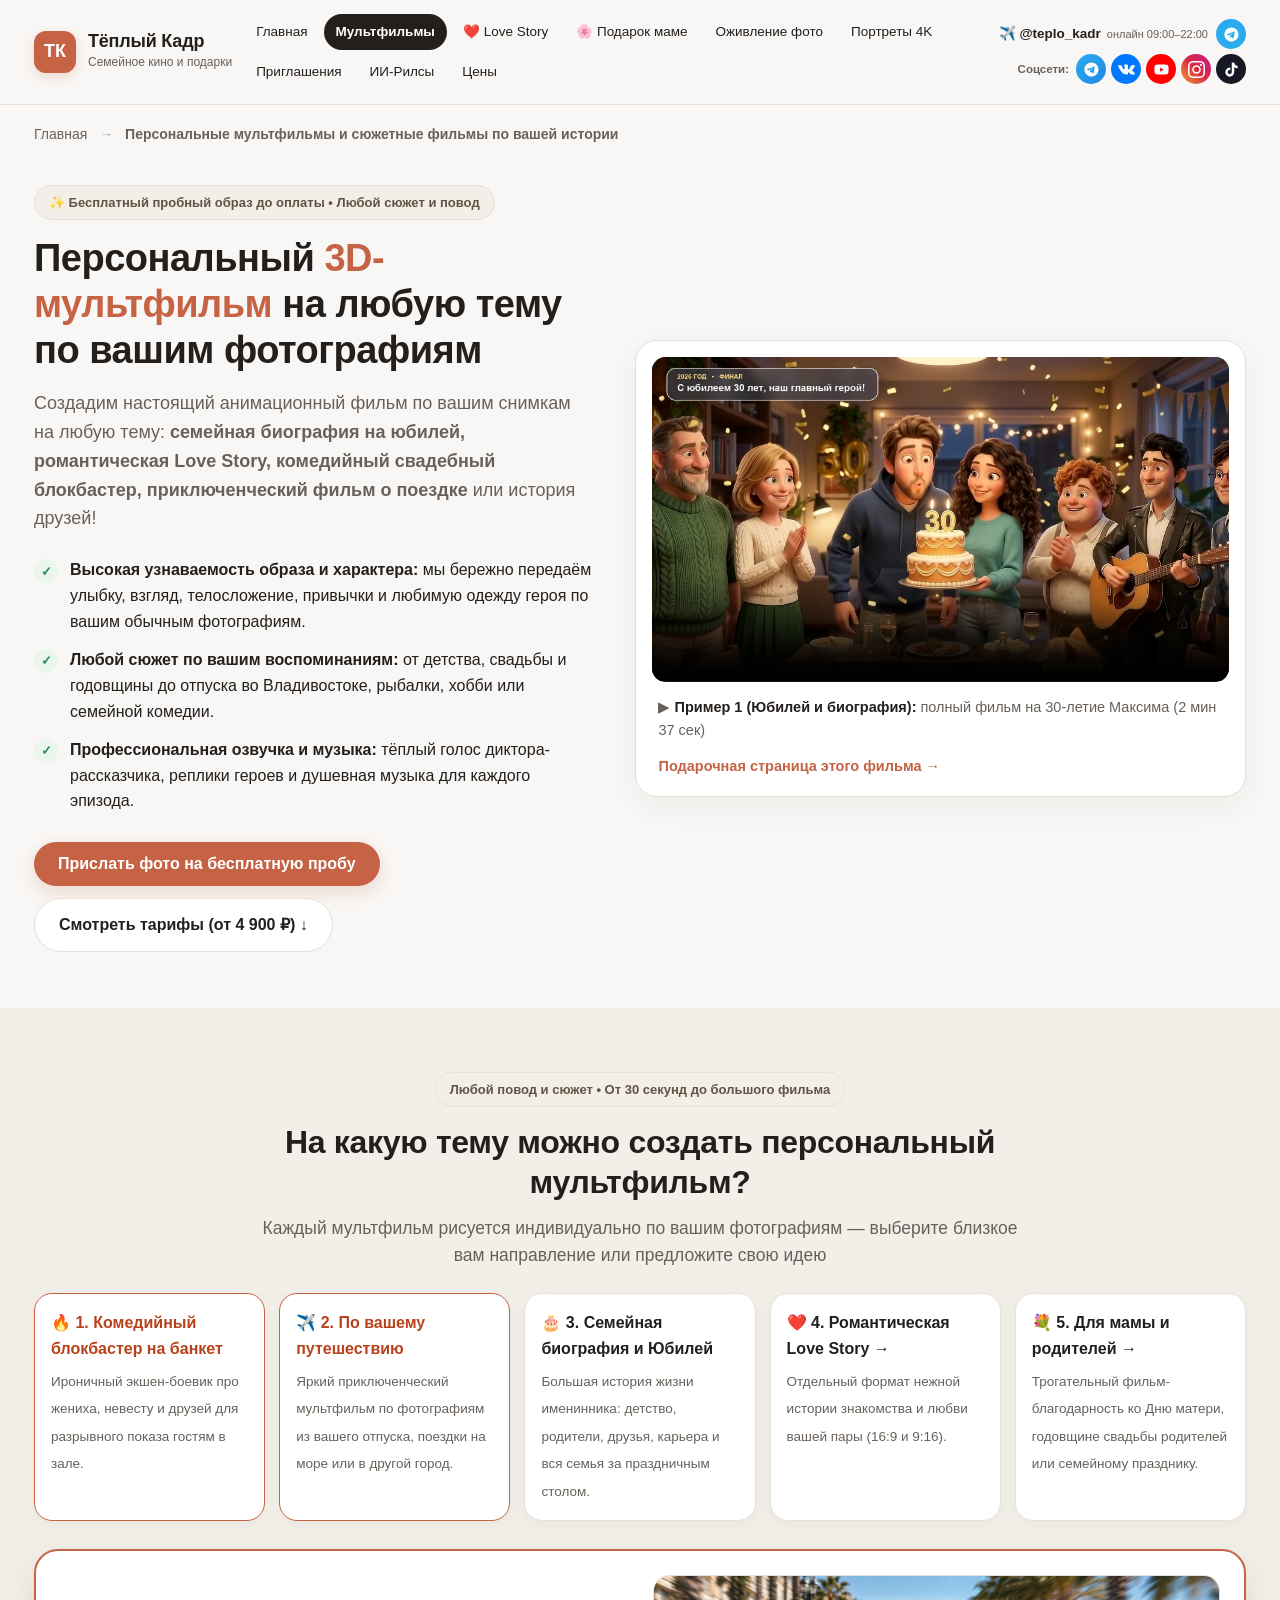
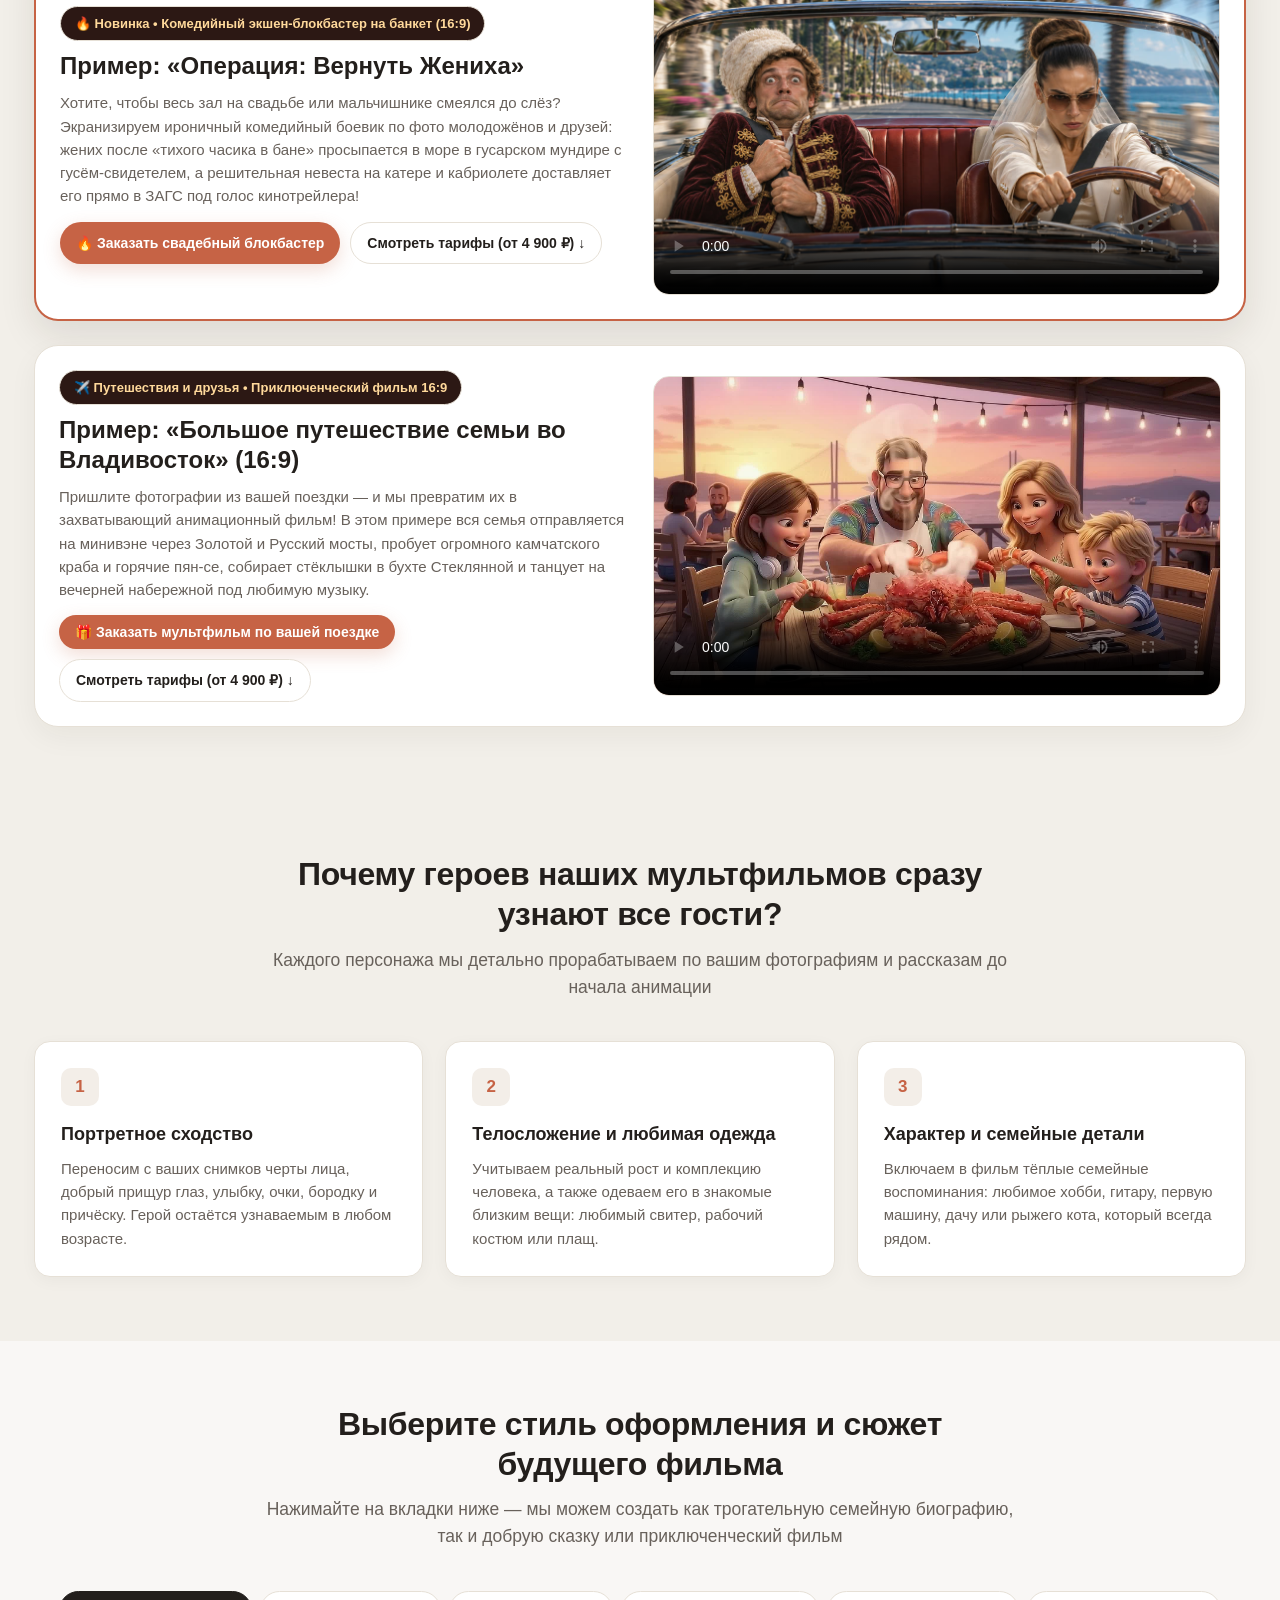
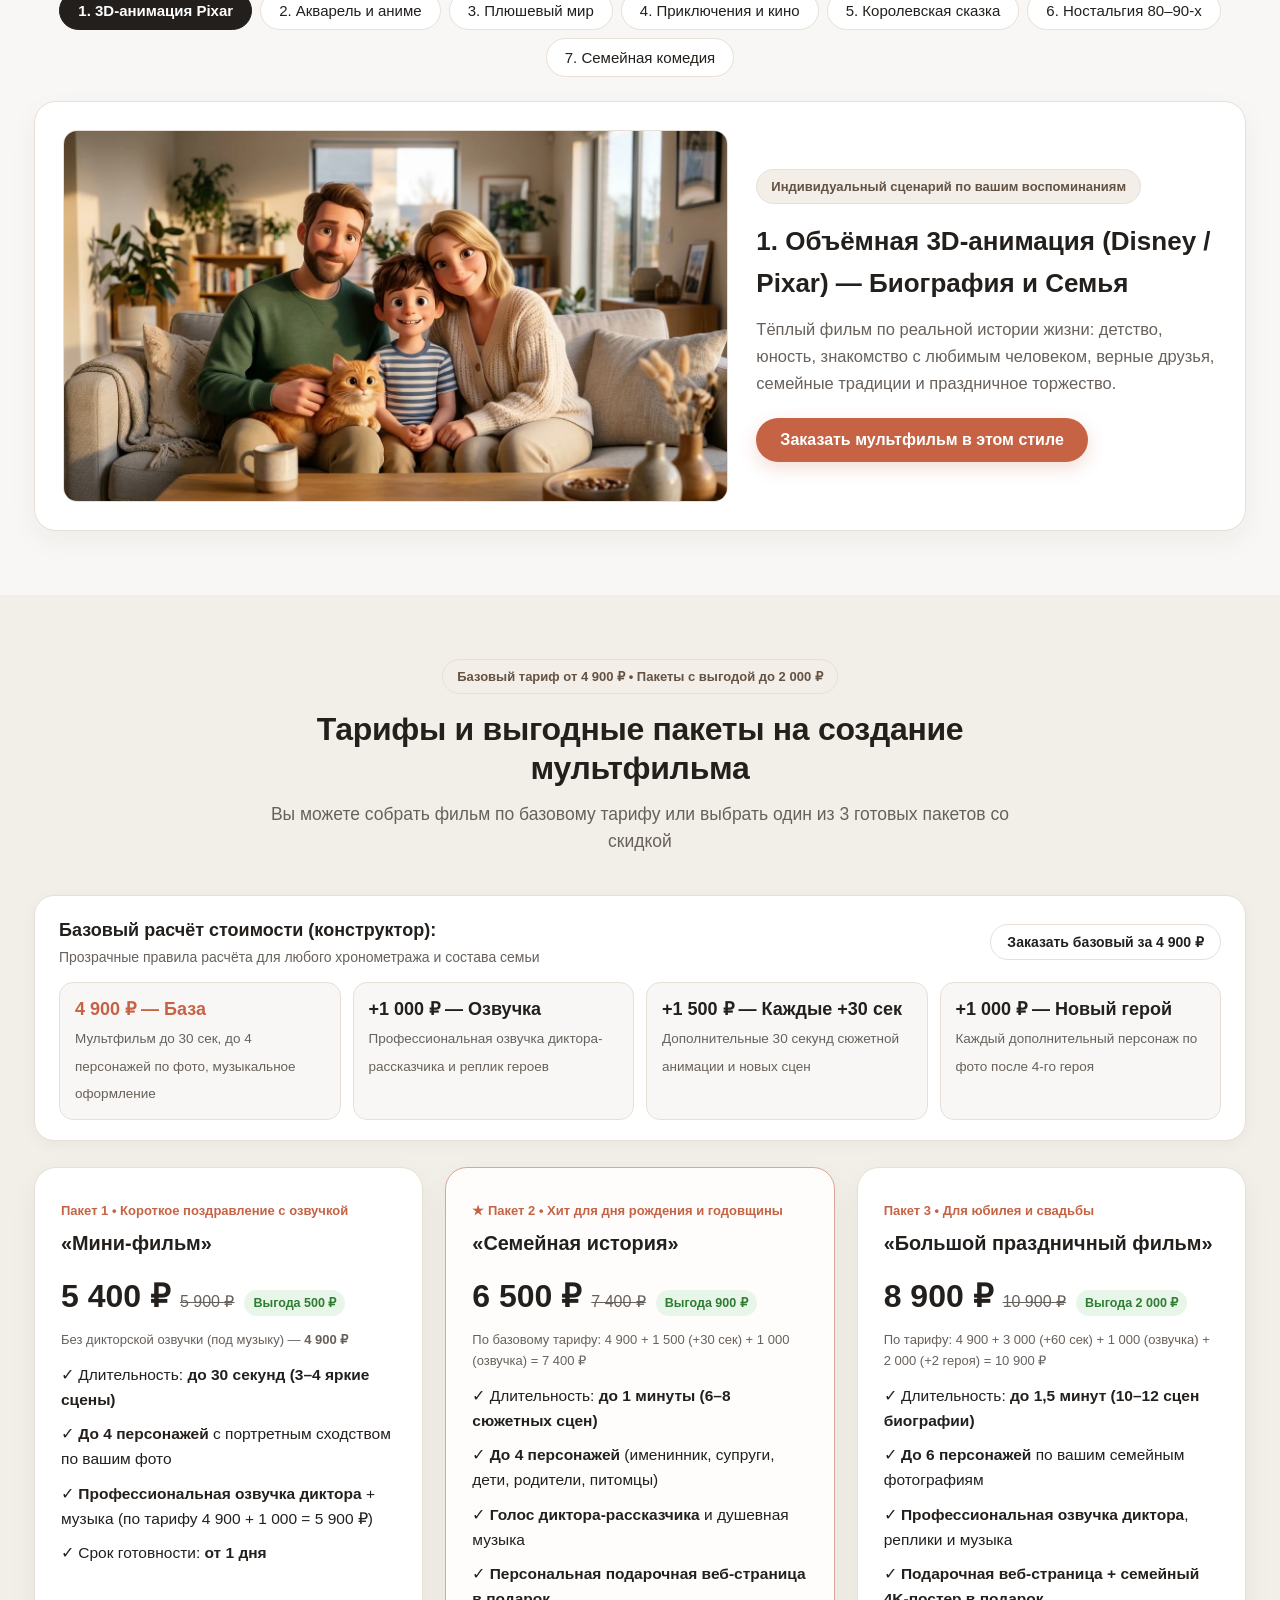
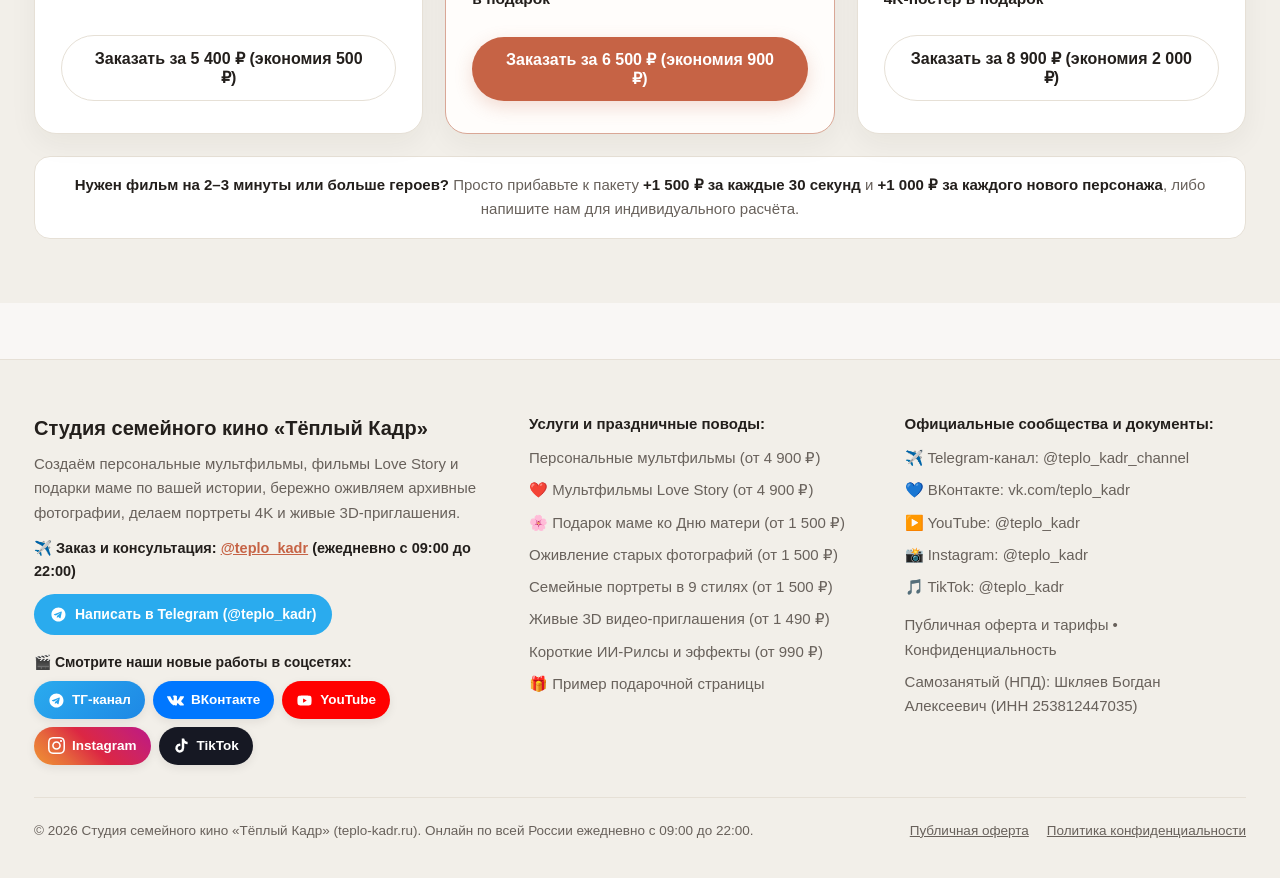
==== commit 22805211: "V15: Separate Wedding Blockbuster (cartoon/party) from romantic Love Story" ====
--- a/cartoon.html
+++ b/cartoon.html
@@ -124,30 +124,50 @@
       </div>
 
       <div style="display: grid; grid-template-columns: repeat(auto-fit, minmax(220px, 1fr)); gap: 14px; margin-bottom: 28px;">
-        <a href="#love-story" style="background: #FFFFFF; border: 1.5px solid var(--accent-warm); border-radius: 18px; padding: 16px; text-decoration: none; color: var(--text-main); box-shadow: var(--shadow-sm);">
-          <strong style="display: block; font-size: 16px; color: #B8421B; margin-bottom: 5px;">❤️ 1. История любви (Love Story)</strong>
-          <span style="font-size: 13.5px; color: var(--text-muted);">Как вы познакомились, первые свидания, переписки, шутки и нежные моменты вашей пары.</span>
-        </a>
-        <a href="#love-story" style="background: #FFFFFF; border: 1px solid var(--border-soft); border-radius: 18px; padding: 16px; text-decoration: none; color: var(--text-main); box-shadow: var(--shadow-sm);">
-          <strong style="display: block; font-size: 16px; margin-bottom: 5px;">💍 2. Мультфильм к свадьбе</strong>
-          <span style="font-size: 13.5px; color: var(--text-muted);">Горизонтальный фильм 16:9 про жениха и невесту для торжественного показа гостям на банкете.</span>
+        <a href="#wedding-blockbuster" style="background: #FFFFFF; border: 1.5px solid var(--accent-warm); border-radius: 18px; padding: 16px; text-decoration: none; color: var(--text-main); box-shadow: var(--shadow-sm);">
+          <strong style="display: block; font-size: 16px; color: #B8421B; margin-bottom: 5px;">🔥 1. Комедийный блокбастер на банкет</strong>
+          <span style="font-size: 13.5px; color: var(--text-muted);">Ироничный экшен-боевик про жениха, невесту и друзей для разрывного показа гостям в зале.</span>
         </a>
         <a href="#travel-movie" style="background: #FFFFFF; border: 1.5px solid var(--accent-warm); border-radius: 18px; padding: 16px; text-decoration: none; color: var(--text-main); box-shadow: var(--shadow-sm);">
-          <strong style="display: block; font-size: 16px; color: #B8421B; margin-bottom: 5px;">✈️ 3. По вашему путешествию</strong>
+          <strong style="display: block; font-size: 16px; color: #B8421B; margin-bottom: 5px;">✈️ 2. По вашему путешествию</strong>
           <span style="font-size: 13.5px; color: var(--text-muted);">Яркий приключенческий мультфильм по фотографиям из вашего отпуска, поездки на море или в другой город.</span>
         </a>
         <a href="/gift-max30" style="background: #FFFFFF; border: 1px solid var(--border-soft); border-radius: 18px; padding: 16px; text-decoration: none; color: var(--text-main); box-shadow: var(--shadow-sm);">
-          <strong style="display: block; font-size: 16px; margin-bottom: 5px;">🎂 4. Семейная биография и Юбилей</strong>
+          <strong style="display: block; font-size: 16px; margin-bottom: 5px;">🎂 3. Семейная биография и Юбилей</strong>
           <span style="font-size: 13.5px; color: var(--text-muted);">Большая история жизни именинника: детство, родители, друзья, карьера и вся семья за праздничным столом.</span>
         </a>
+        <a href="/love-story" style="background: #FFFFFF; border: 1px solid var(--border-soft); border-radius: 18px; padding: 16px; text-decoration: none; color: var(--text-main); box-shadow: var(--shadow-sm);">
+          <strong style="display: block; font-size: 16px; margin-bottom: 5px;">❤️ 4. Романтическая Love Story →</strong>
+          <span style="font-size: 13.5px; color: var(--text-muted);">Отдельный формат нежной истории знакомства и любви вашей пары (16:9 и 9:16).</span>
+        </a>
         <a href="/mothers-day" style="background: #FFFFFF; border: 1px solid var(--border-soft); border-radius: 18px; padding: 16px; text-decoration: none; color: var(--text-main); box-shadow: var(--shadow-sm);">
-          <strong style="display: block; font-size: 16px; margin-bottom: 5px;">💐 5. Для мамы и родителей</strong>
+          <strong style="display: block; font-size: 16px; margin-bottom: 5px;">💐 5. Для мамы и родителей →</strong>
           <span style="font-size: 13.5px; color: var(--text-muted);">Трогательный фильм-благодарность ко Дню матери, годовщине свадьбы родителей или семейному празднику.</span>
         </a>
       </div>
 
+      <!-- ПРИМЕР: КОМЕДИЙНЫЙ БЛОКБАСТЕР НА СВАДЕБНЫЙ БАНКЕТ -->
+      <div id="wedding-blockbuster" style="background: #FFFFFF; border: 2px solid var(--accent-warm); border-radius: 24px; padding: 24px; margin-bottom: 24px; box-shadow: 0 14px 36px rgba(44, 26, 16, 0.10); display: grid; grid-template-columns: repeat(auto-fit, minmax(300px, 1fr)); gap: 26px; align-items: center;">
+        <div>
+          <span class="pill-tag" style="background: #2C1814; color: #FFD99B; margin-bottom: 10px;">🔥 Новинка • Комедийный экшен-блокбастер на банкет (16:9)</span>
+          <h3 style="font-size: 24px; margin-bottom: 10px; line-height: 1.25;">Пример: «Операция: Вернуть Жениха»</h3>
+          <p style="font-size: 15px; color: var(--text-muted); line-height: 1.55; margin-bottom: 14px;">
+            Хотите, чтобы весь зал на свадьбе или мальчишнике смеялся до слёз? Экранизируем ироничный комедийный боевик по фото молодожёнов и друзей: жених после «тихого часика в бане» просыпается в море в гусарском мундире с гусём-свидетелем, а решительная невеста на катере и кабриолете доставляет его прямо в ЗАГС под голос кинотрейлера!
+          </p>
+          <div style="display: flex; gap: 10px; flex-wrap: wrap;">
+            <button class="btn btn-primary btn-sm" onclick="openOrderModal('Свадебный комедийный блокбастер', 'Сюжет «Операция: Вернуть Жениха»')">🔥 Заказать свадебный блокбастер</button>
+            <a href="#pricing" class="btn btn-outline btn-sm">Смотреть тарифы (от 4 900 ₽) ↓</a>
+          </div>
+        </div>
+        <div style="border-radius: 16px; overflow: hidden; background: #181412; border: 1px solid var(--border-soft);">
+          <video controls playsinline preload="metadata" poster="media/wedding_blockbuster_poster_16x9.jpg" style="width: 100%; aspect-ratio: 16 / 9; display: block; object-fit: cover;">
+            <source src="media/wedding_blockbuster_16x9.mp4" type="video/mp4" />
+          </video>
+        </div>
+      </div>
+
       <!-- ПРИМЕР: МУЛЬТФИЛЬМ ПО ПУТЕШЕСТВИЮ (ВЛАДИВОСТОК) -->
-      <div id="travel-movie" style="background: #FFFFFF; border: 2px solid var(--accent-warm); border-radius: 24px; padding: 24px; box-shadow: 0 14px 36px rgba(44, 26, 16, 0.10); display: grid; grid-template-columns: repeat(auto-fit, minmax(300px, 1fr)); gap: 26px; align-items: center;">
+      <div id="travel-movie" style="background: #FFFFFF; border: 1.5px solid var(--border-soft); border-radius: 24px; padding: 24px; box-shadow: var(--shadow-card); display: grid; grid-template-columns: repeat(auto-fit, minmax(300px, 1fr)); gap: 26px; align-items: center;">
         <div>
           <span class="pill-tag" style="background: #2C1814; color: #FFD99B; margin-bottom: 10px;">✈️ Путешествия и друзья • Приключенческий фильм 16:9</span>
           <h3 style="font-size: 24px; margin-bottom: 10px; line-height: 1.25;">Пример: «Большое путешествие семьи во Владивосток» (16:9)</h3>
@@ -163,47 +183,6 @@
           <video controls playsinline preload="metadata" poster="media/vladivostok_poster_16x9.jpg" style="width: 100%; aspect-ratio: 16 / 9; display: block; object-fit: cover;">
             <source src="media/vladivostok_travel_16x9.mp4" type="video/mp4" />
           </video>
-        </div>
-      </div>
-    </div>
-  </section>
-
-  <!-- ДЛЯ ПАР И МОЛОДОЖЁНОВ: СВАДЕБНЫЙ БЛОКБАСТЕР И LOVE STORY -->
-  <section class="section" id="love-story" style="background: linear-gradient(180deg, #FFF8F2 0%, #FDF1E6 100%); border-top: 1px solid rgba(217, 102, 58, 0.22); border-bottom: 1px solid rgba(217, 102, 58, 0.22);">
-    <div class="container">
-      <div class="section-header" style="margin-bottom: 26px;">
-        <span class="pill-tag" style="background: #2C1814; color: #FFD99B;">❤️ Для влюблённых, супругов и показа гостям на свадьбе</span>
-        <h2>Свадебные блокбастеры и романтические Love Story по вашим фото</h2>
-        <p>Два самых популярных широкоэкранных формата 16:9 для банкета и семейного праздника — а ещё 4 вертикальных стиля ждут вас на странице Love Story</p>
-      </div>
-
-      <div style="display: grid; grid-template-columns: repeat(auto-fit, minmax(320px, 1fr)); gap: 22px; margin-bottom: 22px;">
-        <div style="background: #FFFFFF; border: 2px solid var(--accent-warm); border-radius: 22px; padding: 20px; box-shadow: var(--shadow-card); display: flex; flex-direction: column; justify-content: space-between; gap: 14px;">
-          <div>
-            <div style="border-radius: 14px; overflow: hidden; background: #181412; margin-bottom: 14px;">
-              <video controls playsinline preload="metadata" poster="media/wedding_blockbuster_poster_16x9.jpg" style="width: 100%; aspect-ratio: 16 / 9; display: block; object-fit: cover;">
-                <source src="media/wedding_blockbuster_16x9.mp4" type="video/mp4" />
-              </video>
-            </div>
-            <span class="pill-tag" style="margin-bottom: 8px;">🎬 Новинка • Комедийный боевик на свадьбу</span>
-            <h3 style="font-size: 20px; margin-bottom: 6px;">«Операция: Вернуть Жениха» (16:9)</h3>
-            <p style="font-size: 14.5px; color: var(--text-muted); margin: 0;">Ироничный экшен-фильм с женихом в гусарском мундире, гусём-свидетелем и погоней на кабриолете к ЗАГСу под голос кинотрейлера.</p>
-          </div>
-          <button class="btn btn-primary btn-sm" style="width: 100%;" onclick="openOrderModal('Свадебный блокбастер', 'Сюжет «Операция: Вернуть Жениха»')">Заказать свадебный блокбастер</button>
-        </div>
-
-        <div style="background: #FFFFFF; border: 1px solid var(--border-soft); border-radius: 22px; padding: 20px; box-shadow: var(--shadow-card); display: flex; flex-direction: column; justify-content: space-between; gap: 14px;">
-          <div>
-            <div style="border-radius: 14px; overflow: hidden; background: #181412; margin-bottom: 14px;">
-              <video controls playsinline preload="metadata" poster="media/love_stories/00_horizontal_poster_16x9.jpg" style="width: 100%; aspect-ratio: 16 / 9; display: block; object-fit: cover;">
-                <source src="media/love_stories/00_horizontal_love_story_16x9.mp4" type="video/mp4" />
-              </video>
-            </div>
-            <span class="pill-tag" style="margin-bottom: 8px;">💑 4 стиля в одном ролике • Для пары</span>
-            <h3 style="font-size: 20px; margin-bottom: 6px;">Романтический фильм Love Story (16:9)</h3>
-            <p style="font-size: 14.5px; color: var(--text-muted); margin: 0;">Тёплая экранизация знакомства, первых свиданий, путешествий вдвоём и предложения руки и сердца.</p>
-          </div>
-          <a href="/love-story" class="btn btn-outline btn-sm" style="width: 100%;">Смотреть все 6 примеров Love Story →</a>
         </div>
       </div>
     </div>
@@ -412,7 +391,7 @@
           <strong style="color: var(--text-main); display: block; margin-bottom: 10px;">Услуги и праздничные поводы:</strong>
           <ul class="footer-links">
             <li><a href="/cartoon">Персональные мультфильмы (от 4 900 ₽)</a></li>
-            <li><a href="/love-story">❤️ Love Story и свадебные фильмы (от 4 900 ₽)</a></li>
+            <li><a href="/love-story">❤️ Мультфильмы Love Story (от 4 900 ₽)</a></li>
             <li><a href="/mothers-day">🌸 Подарок маме ко Дню матери (от 1 500 ₽)</a></li>
             <li><a href="/photo-alive">Оживление старых фотографий (от 1 500 ₽)</a></li>
             <li><a href="/photoshoot">Семейные портреты в 9 стилях (от 1 500 ₽)</a></li>
@@ -477,6 +456,6 @@
     </div>
   </div>
 
-  <script src="app.js?v=14"></script>
+  <script src="app.js?v=15"></script>
 </body>
 </html>
